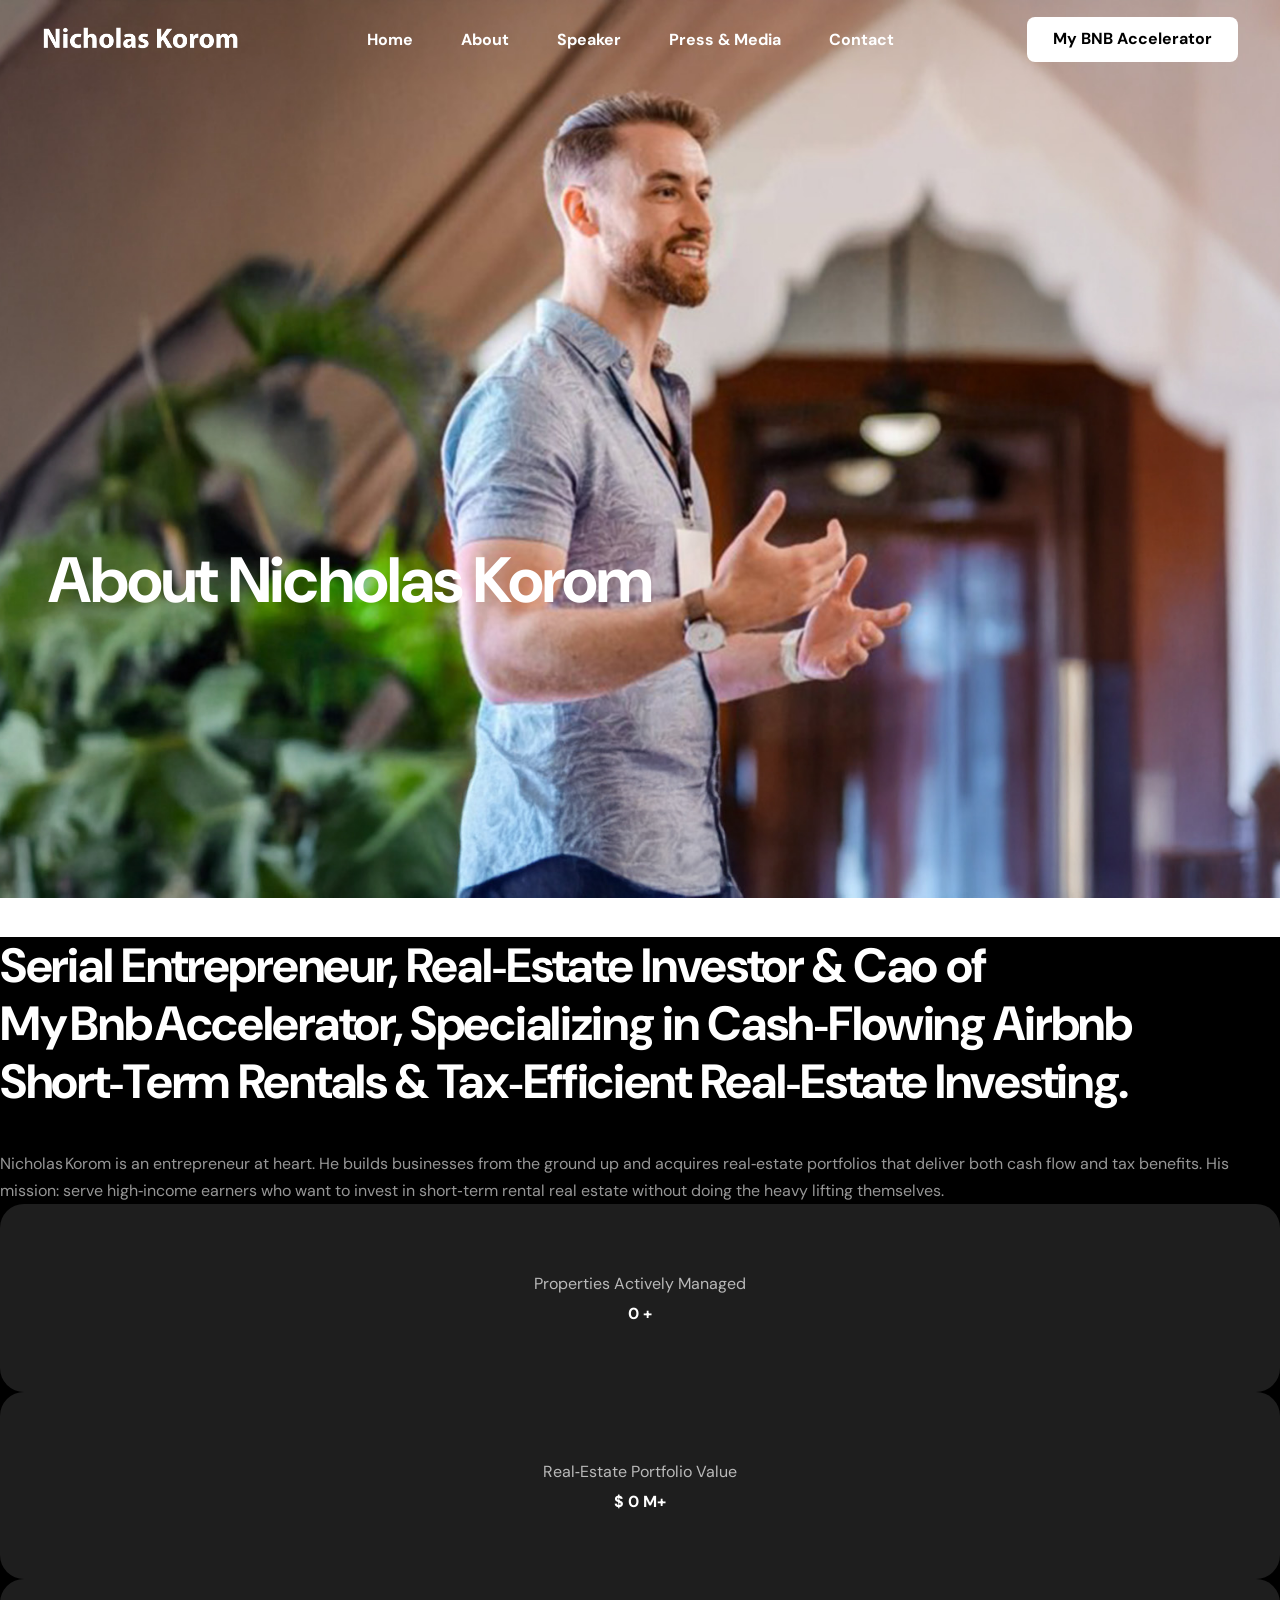
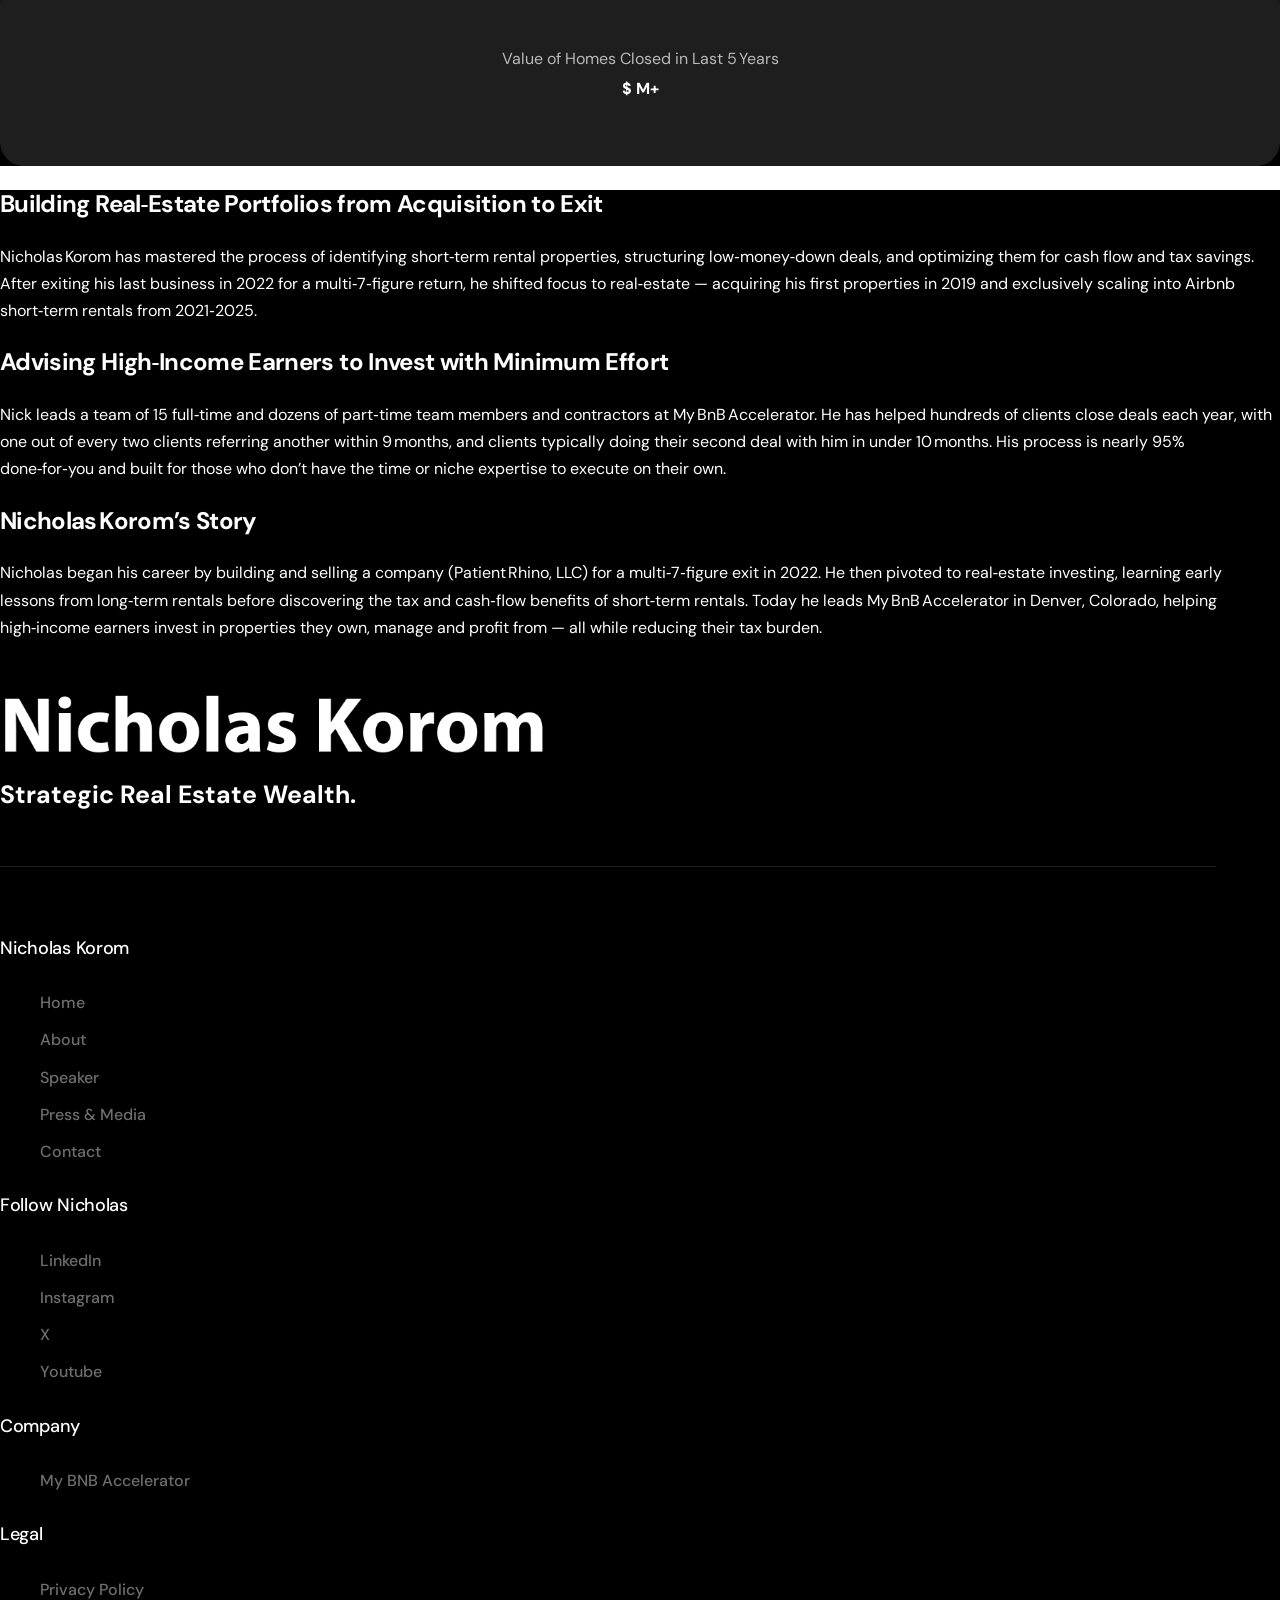
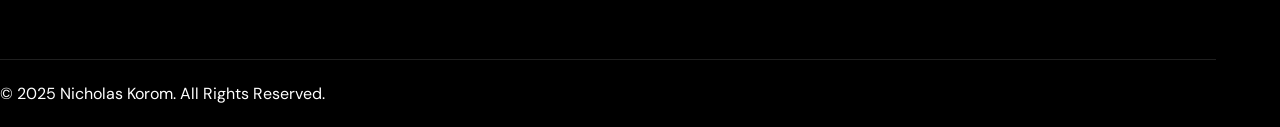
==== about/index.html @ 14b6a161 "Match Nick personal site to nickkorom.com design and pages" ====
<!doctype html>
<html lang="en-US">
<head>
	<meta charset="UTF-8">
	<meta name="viewport" content="width=device-width, initial-scale=1">
	<link rel="profile" href="https://gmpg.org/xfn/11">

	<meta name='robots' content='index, follow, max-image-preview:large, max-snippet:-1, max-video-preview:-1' />

	<!-- This site is optimized with the Yoast SEO plugin v27.8 - https://yoast.com/product/yoast-seo-wordpress/ -->
	<title>About - Nick Korom</title>
	<meta name="description" content="Serial Entrepreneur, Real‑Estate Investor &amp; Cao of My Bnb Accelerator, Specializing in Cash‑Flowing Airbnb Short‑Term Rentals &amp; Tax..." />
	<link rel="canonical" href="/about/" />
	<meta property="og:locale" content="en_US" />
	<meta property="og:type" content="article" />
	<meta property="og:title" content="About - Nick Korom" />
	<meta property="og:description" content="Serial Entrepreneur, Real‑Estate Investor &amp; Cao of My Bnb Accelerator, Specializing in Cash‑Flowing Airbnb Short‑Term Rentals &amp; Tax..." />
	<meta property="og:url" content="https://www.nickkorom.com/about/" />
	<meta property="og:site_name" content="Nick Korom" />
	<meta property="article:modified_time" content="2025-11-13T14:55:53+00:00" />
	<meta property="og:image" content="/wp-content/uploads/2025/11/nick-korom-header.jpg" />
	<meta property="og:image:width" content="1920" />
	<meta property="og:image:height" content="1080" />
	<meta property="og:image:type" content="image/jpeg" />
	<meta name="twitter:card" content="summary_large_image" />
	<meta name="twitter:label1" content="Est. reading time" />
	<meta name="twitter:data1" content="2 minutes" />
	<script type="application/ld+json" class="yoast-schema-graph">{"@context":"https:\/\/schema.org","@graph":[{"@type":["WebPage","AboutPage"],"@id":"https:\/\/www.nickkorom.com\/about\/","url":"https:\/\/www.nickkorom.com\/about\/","name":"About - Nick Korom","isPartOf":{"@id":"https:\/\/www.nickkorom.com\/#website"},"primaryImageOfPage":{"@id":"https:\/\/www.nickkorom.com\/about\/#primaryimage"},"image":{"@id":"https:\/\/www.nickkorom.com\/about\/#primaryimage"},"thumbnailUrl":"https:\/\/www.nickkorom.com\/wp-content\/uploads\/2025\/11\/nick-korom-header.jpg","datePublished":"2025-11-11T20:04:20+00:00","dateModified":"2025-11-13T14:55:53+00:00","description":"Serial Entrepreneur, Real‑Estate Investor & Cao of My Bnb Accelerator, Specializing in Cash‑Flowing Airbnb Short‑Term Rentals & Tax...","breadcrumb":{"@id":"https:\/\/www.nickkorom.com\/about\/#breadcrumb"},"inLanguage":"en-US","potentialAction":[{"@type":"ReadAction","target":["https:\/\/www.nickkorom.com\/about\/"]}]},{"@type":"ImageObject","inLanguage":"en-US","@id":"https:\/\/www.nickkorom.com\/about\/#primaryimage","url":"https:\/\/www.nickkorom.com\/wp-content\/uploads\/2025\/11\/nick-korom-header.jpg","contentUrl":"https:\/\/www.nickkorom.com\/wp-content\/uploads\/2025\/11\/nick-korom-header.jpg","width":1920,"height":1080,"caption":"Nicholas Korom"},{"@type":"BreadcrumbList","@id":"https:\/\/www.nickkorom.com\/about\/#breadcrumb","itemListElement":[{"@type":"ListItem","position":1,"name":"Home","item":"https:\/\/www.nickkorom.com\/"},{"@type":"ListItem","position":2,"name":"About"}]},{"@type":"WebSite","@id":"https:\/\/www.nickkorom.com\/#website","url":"https:\/\/www.nickkorom.com\/","name":"Nick Korom","description":"","potentialAction":[{"@type":"SearchAction","target":{"@type":"EntryPoint","urlTemplate":"https:\/\/www.nickkorom.com\/?s={search_term_string}"},"query-input":{"@type":"PropertyValueSpecification","valueRequired":true,"valueName":"search_term_string"}}],"inLanguage":"en-US"}]}</script>
	<!-- / Yoast SEO plugin. -->


<link rel="alternate" type="application/rss+xml" title="Nick Korom &raquo; Feed" href="https://www.nickkorom.com/feed/" />
<link rel="alternate" type="application/rss+xml" title="Nick Korom &raquo; Comments Feed" href="https://www.nickkorom.com/comments/feed/" />
<meta name="google-site-verification" content="Kzo1oqt9mgHztRWxJLepxexTHDUzBpiZ2kHHrjp6fW0" /><link rel="alternate" title="oEmbed (JSON)" type="application/json+oembed" href="https://www.nickkorom.com/wp-json/oembed/1.0/embed?url=https%3A%2F%2Fwww.nickkorom.com%2Fabout%2F" />
<link rel="alternate" title="oEmbed (XML)" type="text/xml+oembed" href="https://www.nickkorom.com/wp-json/oembed/1.0/embed?url=https%3A%2F%2Fwww.nickkorom.com%2Fabout%2F&#038;format=xml" />
<style id="wp-img-auto-sizes-contain-inline-css">
img:is([sizes=auto i],[sizes^="auto," i]){contain-intrinsic-size:3000px 1500px}
/*# sourceURL=wp-img-auto-sizes-contain-inline-css */
</style>
<style id="wp-emoji-styles-inline-css">

	img.wp-smiley, img.emoji {
		display: inline !important;
		border: none !important;
		box-shadow: none !important;
		height: 1em !important;
		width: 1em !important;
		margin: 0 0.07em !important;
		vertical-align: -0.1em !important;
		background: none !important;
		padding: 0 !important;
	}
/*# sourceURL=wp-emoji-styles-inline-css */
</style>
<style id="classic-theme-styles-inline-css">
/*! This file is auto-generated */
.wp-block-button__link{color:#fff;background-color:#32373c;border-radius:9999px;box-shadow:none;text-decoration:none;padding:calc(.667em + 2px) calc(1.333em + 2px);font-size:1.125em}.wp-block-file__button{background:#32373c;color:#fff;text-decoration:none}
/*# sourceURL=/wp-includes/css/classic-themes.min.css */
</style>
<link rel='stylesheet' id='elementor-frontend-css' href='/wp-content/plugins/elementor/assets/css/frontend.min.css?ver=4.1.3' media='all' />
<link rel='stylesheet' id='elementor-post-89-css' href='/wp-content/uploads/elementor/css/post-89.css?ver=1781268055' media='all' />
<link rel='stylesheet' id='widget-heading-css' href='/wp-content/plugins/elementor/assets/css/widget-heading.min.css?ver=4.1.3' media='all' />
<link rel='stylesheet' id='widget-counter-css' href='/wp-content/plugins/elementor/assets/css/widget-counter.min.css?ver=4.1.3' media='all' />
<link rel='stylesheet' id='elementor-post-19-css' href='/wp-content/uploads/elementor/css/post-19.css?ver=1781285854' media='all' />
<link rel='stylesheet' id='uicore_global-css' href='/wp-content/uploads/uicore-global.css?ver=6320' media='all' />
<link rel='stylesheet' id='bdt-uikit-css' href='/wp-content/plugins/bdthemes-element-pack/assets/css/bdt-uikit.css?ver=3.21.7' media='all' />
<link rel='stylesheet' id='ep-helper-css' href='/wp-content/plugins/bdthemes-element-pack/assets/css/ep-helper.css?ver=7.19.6' media='all' />
<link rel='stylesheet' id='elementor-gf-dmsans-css' href='https://fonts.googleapis.com/css?family=DM+Sans:100,100italic,200,200italic,300,300italic,400,400italic,500,500italic,600,600italic,700,700italic,800,800italic,900,900italic&#038;display=swap' media='all' />
<script id="jquery-core-js" src="/wp-includes/js/jquery/jquery.min.js?ver=3.7.1"></script>
<script id="jquery-migrate-js" src="/wp-includes/js/jquery/jquery-migrate.min.js?ver=3.4.1"></script>
<link rel="https://api.w.org/" href="https://www.nickkorom.com/wp-json/" /><link rel="alternate" title="JSON" type="application/json" href="https://www.nickkorom.com/wp-json/wp/v2/pages/19" /><link rel="EditURI" type="application/rsd+xml" title="RSD" href="https://www.nickkorom.com/xmlrpc.php?rsd" />
<meta name="generator" content="WordPress 7.1.2" />
<link rel='shortlink' href='https://www.nickkorom.com/?p=19' />
<link rel="icon" type="image/png" href="/wp-content/uploads/fbrfg/favicon-96x96.png" sizes="96x96" />
<link rel="icon" type="image/svg+xml" href="/wp-content/uploads/fbrfg/favicon.svg" />
<link rel="shortcut icon" href="/wp-content/uploads/fbrfg/favicon.ico" />
<link rel="apple-touch-icon" sizes="180x180" href="/wp-content/uploads/fbrfg/apple-touch-icon.png" />
<meta name="apple-mobile-web-app-title" content="MyWebSite" />
<link rel="manifest" href="/wp-content/uploads/fbrfg/site.webmanifest" /><meta name="generator" content="Elementor 4.1.3; features: e_font_icon_svg, additional_custom_breakpoints; settings: css_print_method-external, google_font-enabled, font_display-swap">
<meta name="theme-color" content="#FFFFFF" />
        <link rel="shortcut icon" href="/wp-content/plugins/uicore-framework/assets/img/favicon.png" >
		<link rel="icon" href="/wp-content/plugins/uicore-framework/assets/img/favicon.png" >
		<link rel="apple-touch-icon" sizes="152x152" href="/wp-content/plugins/uicore-framework/assets/img/favicon.png">
		<link rel="apple-touch-icon" sizes="120x120" href="/wp-content/plugins/uicore-framework/assets/img/favicon.png">
		<link rel="apple-touch-icon" sizes="76x76" href="/wp-content/plugins/uicore-framework/assets/img/favicon.png">
        <link rel="apple-touch-icon" href="/wp-content/plugins/uicore-framework/assets/img/favicon.png">
        			<style>
				.e-con.e-parent:nth-of-type(n+4):not(.e-lazyloaded):not(.e-no-lazyload),
				.e-con.e-parent:nth-of-type(n+4):not(.e-lazyloaded):not(.e-no-lazyload) * {
					background-image: none !important;
				}
				@media screen and (max-height: 1024px) {
					.e-con.e-parent:nth-of-type(n+3):not(.e-lazyloaded):not(.e-no-lazyload),
					.e-con.e-parent:nth-of-type(n+3):not(.e-lazyloaded):not(.e-no-lazyload) * {
						background-image: none !important;
					}
				}
				@media screen and (max-height: 640px) {
					.e-con.e-parent:nth-of-type(n+2):not(.e-lazyloaded):not(.e-no-lazyload),
					.e-con.e-parent:nth-of-type(n+2):not(.e-lazyloaded):not(.e-no-lazyload) * {
						background-image: none !important;
					}
				}
			</style>
			<style id="wp-custom-css">
.text-align-center {
	text-align: center;
}
</style>
        <style>
            .uicore-animate-scroll {
                animation-fill-mode: both;
                animation-timing-function: linear;
                animation-timeline: view(block);
            }

            .uicore-animate-hide {
                opacity: 0;
                visibility: hidden;
            }
        </style>
        <script>
            document.addEventListener('DOMContentLoaded', function() {
                const supportsAnimationTimeline = CSS.supports("animation-timeline", "scroll()");

                if (!supportsAnimationTimeline && document.querySelector('.uicore-animate-scroll')) {
                    const script = document.createElement('script');
                    script.src = "/wp-content/plugins/uicore-animate/assets/js/scroll-timeline.js";
                    script.async = true;
                    document.head.appendChild(script);
                }
            });
        </script>

</head>

<body class="wp-singular page-template-default page page-id-19 wp-embed-responsive wp-theme-uicore-pro ui-a-dsmm-slide  elementor-default elementor-kit-8 elementor-page elementor-page-19">
		<div class="uicore-animation-bg"></div><!-- Custom HTML - Page Options --><!-- 1.1 uicore_before_body_content -->	<div class="uicore-body-content">
		<!-- 1.2 uicore_before_page_content -->		<div id="uicore-page">
		
        <div data-uils="header" data-uils-title="Header" id="wrapper-navbar" itemscope itemtype="http://schema.org/WebSite" class="uicore uicore-navbar uicore-section uicore-box uicore-h-classic uicore-sticky ui-smart-sticky uicore-transparent "><div class="uicore-header-wrapper">
            <nav class="uicore uicore-container">
            		 <div class="uicore-branding " data-uils="header-branding" data-uils-title="Site Logo">
                
			<a href="/" rel="home">
                <img fetchpriority="high" class="uicore uicore-logo uicore-main" src="/wp-content/uploads/2025/11/nickk2.png" alt="Nick Korom" width="1536" height="210"/>
				<img class="uicore uicore-logo uicore-second" src="/wp-content/uploads/2025/11/nickk1.png" alt="Nick Korom" width="1536" height="210"/>
				<img class="uicore uicore-logo uicore-mobile-main" src="/wp-content/uploads/2025/11/nickk2.png" alt="Nick Korom" width="1536" height="210"/>
				<img loading="lazy" class="uicore uicore-logo uicore-mobile-second" src="/wp-content/uploads/2025/11/nickk1.png" alt="Nick Korom" width="1536" height="210"/>
			</a>

		        </div>
		        <div class='uicore-nav-menu'>
            <div class="uicore-menu-container uicore-nav"><ul data-uils="header-menu" data-uils-title="Navigation Menu" class="uicore-menu"><li class="menu-item menu-item-type-post_type menu-item-object-page menu-item-home menu-item-33"><a href="/"><span class="ui-menu-item-wrapper">Home</span></a></li>
<li class="menu-item menu-item-type-post_type menu-item-object-page page_item page-item-19 current_page_item menu-item-34"><a href="/about/" aria-current="page"><span class="ui-menu-item-wrapper">About</span></a></li>
<li class="menu-item menu-item-type-post_type menu-item-object-page menu-item-37"><a href="/speaker/"><span class="ui-menu-item-wrapper">Speaker</span></a></li>
<li class="menu-item menu-item-type-post_type menu-item-object-page menu-item-36"><a href="/press-media/"><span class="ui-menu-item-wrapper">Press &amp; Media</span></a></li>
<li class="menu-item menu-item-type-post_type menu-item-object-page menu-item-35"><a href="/contact/"><span class="ui-menu-item-wrapper">Contact</span></a></li>
</ul></div><div class="uicore uicore-extra" data-uils="header_extra" data-uils-title="Header Extras">            <div class="uicore-cta-wrapper">
				<a href="https://mybnbaccelerator.com/"
					target="_blank"
					class="uicore-btn uicore-inverted"
                    >
                    <span class="elementor-button-text">
						My BNB Accelerator                    </span>
				</a>
            </div>
        </div>        </div>
		<div class="uicore-mobile-head-right">            <button type="button" class="uicore-toggle uicore-ham" aria-label="mobile-menu">
                <span class="bars">
                    <span class="bar"></span>
                    <span class="bar"></span>
                    <span class="bar"></span>
                </span>
            </button>
        </div>            </nav>

            </div>
                    </div><!-- #wrapper-navbar end -->
        <!-- 1.3 uicore_page -->			<div id="content" class="uicore-content">

			<!-- 1.4 uicore_before_content --><div id="primary" class="content-area">

	        <article id="post-19" class="post-19 page type-page status-publish has-post-thumbnail hentry">
            <main class="entry-content">
                		<div data-elementor-type="wp-page" data-elementor-id="19" class="elementor elementor-19" data-elementor-settings="{&quot;element_pack_global_tooltip_width&quot;:{&quot;unit&quot;:&quot;px&quot;,&quot;size&quot;:&quot;&quot;,&quot;sizes&quot;:[]},&quot;element_pack_global_tooltip_width_tablet&quot;:{&quot;unit&quot;:&quot;px&quot;,&quot;size&quot;:&quot;&quot;,&quot;sizes&quot;:[]},&quot;element_pack_global_tooltip_width_mobile&quot;:{&quot;unit&quot;:&quot;px&quot;,&quot;size&quot;:&quot;&quot;,&quot;sizes&quot;:[]},&quot;element_pack_global_tooltip_padding&quot;:{&quot;unit&quot;:&quot;px&quot;,&quot;top&quot;:&quot;&quot;,&quot;right&quot;:&quot;&quot;,&quot;bottom&quot;:&quot;&quot;,&quot;left&quot;:&quot;&quot;,&quot;isLinked&quot;:true},&quot;element_pack_global_tooltip_padding_tablet&quot;:{&quot;unit&quot;:&quot;px&quot;,&quot;top&quot;:&quot;&quot;,&quot;right&quot;:&quot;&quot;,&quot;bottom&quot;:&quot;&quot;,&quot;left&quot;:&quot;&quot;,&quot;isLinked&quot;:true},&quot;element_pack_global_tooltip_padding_mobile&quot;:{&quot;unit&quot;:&quot;px&quot;,&quot;top&quot;:&quot;&quot;,&quot;right&quot;:&quot;&quot;,&quot;bottom&quot;:&quot;&quot;,&quot;left&quot;:&quot;&quot;,&quot;isLinked&quot;:true},&quot;element_pack_global_tooltip_border_radius&quot;:{&quot;unit&quot;:&quot;px&quot;,&quot;top&quot;:&quot;&quot;,&quot;right&quot;:&quot;&quot;,&quot;bottom&quot;:&quot;&quot;,&quot;left&quot;:&quot;&quot;,&quot;isLinked&quot;:true},&quot;element_pack_global_tooltip_border_radius_tablet&quot;:{&quot;unit&quot;:&quot;px&quot;,&quot;top&quot;:&quot;&quot;,&quot;right&quot;:&quot;&quot;,&quot;bottom&quot;:&quot;&quot;,&quot;left&quot;:&quot;&quot;,&quot;isLinked&quot;:true},&quot;element_pack_global_tooltip_border_radius_mobile&quot;:{&quot;unit&quot;:&quot;px&quot;,&quot;top&quot;:&quot;&quot;,&quot;right&quot;:&quot;&quot;,&quot;bottom&quot;:&quot;&quot;,&quot;left&quot;:&quot;&quot;,&quot;isLinked&quot;:true}}">
						<div class="elementor-section elementor-top-section elementor-element elementor-element-60e1d821 elementor-section-boxed elementor-section-height-default elementor-section-height-default" data-id="60e1d821" data-element_type="section" data-e-type="section" data-settings="{&quot;background_background&quot;:&quot;classic&quot;}">
							<div class="elementor-background-overlay"></div>
							<div class="elementor-container elementor-column-gap-default">
					<div class="elementor-column elementor-col-100 elementor-top-column elementor-element elementor-element-48629d09" data-id="48629d09" data-element_type="column" data-e-type="column">
			<div class="elementor-widget-wrap elementor-element-populated">
						<div class="elementor-element elementor-element-6792f538 elementor-widget__width-initial elementor-widget-mobile__width-inherit elementor-widget elementor-widget-heading" data-id="6792f538" data-element_type="widget" data-e-type="widget" data-widget_type="heading.default">
					<h1 class="elementor-heading-title elementor-size-default">About Nicholas Korom</h1>				</div>
					</div>
		</div>
					</div>
		</div>
		<div class="elementor-element elementor-element-3b3e6bbb e-flex e-con-boxed e-con e-parent" data-id="3b3e6bbb" data-element_type="container" data-e-type="container" data-settings="{&quot;background_background&quot;:&quot;classic&quot;}">
					<div class="e-con-inner">
		<div class="elementor-element elementor-element-5edcb3b8 e-con-full e-flex e-con e-child" data-id="5edcb3b8" data-element_type="container" data-e-type="container">
		<div class="elementor-element elementor-element-1fff7fe8 e-con-full e-flex e-con e-child" data-id="1fff7fe8" data-element_type="container" data-e-type="container">
		<div class="elementor-element elementor-element-67671a83 e-con-full e-flex e-con e-child" data-id="67671a83" data-element_type="container" data-e-type="container">
				<div class="elementor-element elementor-element-110eef0d elementor-widget elementor-widget-heading" data-id="110eef0d" data-element_type="widget" data-e-type="widget" data-widget_type="heading.default">
					<h2 class="elementor-heading-title elementor-size-default">Serial Entrepreneur, Real‑Estate Investor &amp; Cao of My Bnb Accelerator, Specializing in Cash‑Flowing Airbnb Short‑Term Rentals &amp; Tax‑Efficient Real‑Estate Investing.</h2>				</div>
				</div>
		<div class="elementor-element elementor-element-4d409f7a e-con-full e-flex e-con e-child" data-id="4d409f7a" data-element_type="container" data-e-type="container">
				<div class="elementor-element elementor-element-3b2f68f1 elementor-widget elementor-widget-text-editor" data-id="3b2f68f1" data-element_type="widget" data-e-type="widget" data-widget_type="text-editor.default">
									<div class="flex max-w-full flex-col flex-grow"><div class="min-h-8 text-message flex w-full flex-col items-end gap-2 whitespace-normal break-words text-start [.text-message+&amp;]:mt-5" dir="auto" data-message-author-role="assistant" data-message-id="cb01d43a-fec4-44cd-98a7-ca1c8ac00283" data-message-model-slug="gpt-4o-mini"><div class="flex w-full flex-col gap-1 empty:hidden first:pt-[3px]"><div class="markdown prose w-full break-words dark:prose-invert light"><p data-start="4055" data-end="4372">Nicholas Korom is an entrepreneur at heart. He builds businesses from the ground up and acquires real‑estate portfolios that deliver both cash flow and tax benefits. His mission: serve high‑income earners who want to invest in short‑term rental real estate without doing the heavy lifting themselves.</p></div></div></div></div>								</div>
				</div>
				</div>
				</div>
					</div>
				</div>
		<div class="elementor-element elementor-element-584feb4c e-flex e-con-boxed e-con e-parent" data-id="584feb4c" data-element_type="container" data-e-type="container" data-settings="{&quot;background_background&quot;:&quot;classic&quot;}">
					<div class="e-con-inner">
		<div class="elementor-element elementor-element-1c740637 e-con-full e-flex e-con e-child" data-id="1c740637" data-element_type="container" data-e-type="container">
				<div class="elementor-element elementor-element-4b54b547 text-align-center elementor-widget elementor-widget-counter" data-id="4b54b547" data-element_type="widget" data-e-type="widget" data-widget_type="counter.default">
							<div class="elementor-counter">
			<div class="elementor-counter-title">Properties Actively Managed</div>			<div class="elementor-counter-number-wrapper">
				<span class="elementor-counter-number-prefix"></span>
				<span class="elementor-counter-number" data-duration="2000" data-to-value="9" data-from-value="0" data-delimiter=",">0</span>
				<span class="elementor-counter-number-suffix">+</span>
			</div>
		</div>
						</div>
				</div>
		<div class="elementor-element elementor-element-7aed419f e-con-full e-flex e-con e-child" data-id="7aed419f" data-element_type="container" data-e-type="container">
				<div class="elementor-element elementor-element-2e226865 text-align-center elementor-widget elementor-widget-counter" data-id="2e226865" data-element_type="widget" data-e-type="widget" data-widget_type="counter.default">
							<div class="elementor-counter">
			<div class="elementor-counter-title">Real‑Estate Portfolio Value</div>			<div class="elementor-counter-number-wrapper">
				<span class="elementor-counter-number-prefix">$</span>
				<span class="elementor-counter-number" data-duration="2000" data-to-value="10" data-from-value="0" data-delimiter=",">0</span>
				<span class="elementor-counter-number-suffix">M+</span>
			</div>
		</div>
						</div>
				</div>
		<div class="elementor-element elementor-element-7cc305e5 e-con-full e-flex e-con e-child" data-id="7cc305e5" data-element_type="container" data-e-type="container">
				<div class="elementor-element elementor-element-606aadf2 text-align-center elementor-widget elementor-widget-counter" data-id="606aadf2" data-element_type="widget" data-e-type="widget" data-widget_type="counter.default">
							<div class="elementor-counter">
			<div class="elementor-counter-title">Value of Homes Closed in Last 5 Years</div>			<div class="elementor-counter-number-wrapper">
				<span class="elementor-counter-number-prefix">$</span>
				<span class="elementor-counter-number" data-duration="2000" data-to-value="200" data-from-value="" data-delimiter=","></span>
				<span class="elementor-counter-number-suffix">M+</span>
			</div>
		</div>
						</div>
				</div>
					</div>
				</div>
		<div class="elementor-element elementor-element-0a14166 e-flex e-con-boxed e-con e-parent" data-id="0a14166" data-element_type="container" data-e-type="container" data-settings="{&quot;background_background&quot;:&quot;classic&quot;}">
					<div class="e-con-inner">
				<div class="elementor-element elementor-element-f874e33 elementor-widget elementor-widget-heading" data-id="f874e33" data-element_type="widget" data-e-type="widget" data-widget_type="heading.default">
					<h3 class="elementor-heading-title elementor-size-default">Building Real‑Estate Portfolios from Acquisition to Exit</h3>				</div>
				<div class="elementor-element elementor-element-277b403 elementor-widget elementor-widget-text-editor" data-id="277b403" data-element_type="widget" data-e-type="widget" data-widget_type="text-editor.default">
									<p>Nicholas Korom has mastered the process of identifying short‑term rental properties, structuring low‑money‑down deals, and optimizing them for cash flow and tax savings. After exiting his last business in 2022 for a multi‑7‑figure return, he shifted focus to real‑estate — acquiring his first properties in 2019 and exclusively scaling into Airbnb short‑term rentals from 2021‑2025.</p>								</div>
				<div class="elementor-element elementor-element-c7a6ed5 elementor-widget elementor-widget-heading" data-id="c7a6ed5" data-element_type="widget" data-e-type="widget" data-widget_type="heading.default">
					<h3 class="elementor-heading-title elementor-size-default">Advising High‑Income Earners to Invest with Minimum Effort</h3>				</div>
				<div class="elementor-element elementor-element-57f23f9 elementor-widget elementor-widget-text-editor" data-id="57f23f9" data-element_type="widget" data-e-type="widget" data-widget_type="text-editor.default">
									<p>Nick leads a team of 15 full‑time and dozens of part‑time team members and contractors at My BnB Accelerator. He has helped hundreds of clients close deals each year, with one out of every two clients referring another within 9 months, and clients typically doing their second deal with him in under 10 months. His process is nearly 95% done‑for‑you and built for those who don’t have the time or niche expertise to execute on their own.</p>								</div>
				<div class="elementor-element elementor-element-e79a8ee elementor-widget elementor-widget-heading" data-id="e79a8ee" data-element_type="widget" data-e-type="widget" data-widget_type="heading.default">
					<h3 class="elementor-heading-title elementor-size-default">Nicholas Korom’s Story</h3>				</div>
				<div class="elementor-element elementor-element-5eafbe4 elementor-widget elementor-widget-text-editor" data-id="5eafbe4" data-element_type="widget" data-e-type="widget" data-widget_type="text-editor.default">
									<p>Nicholas began his career by building and selling a company (Patient Rhino, LLC) for a multi‑7‑figure exit in 2022. He then pivoted to real‑estate investing, learning early lessons from long‑term rentals before discovering the tax and cash‑flow benefits of short‑term rentals. Today he leads My BnB Accelerator in Denver, Colorado, helping high‑income earners invest in properties they own, manage and profit from — all while reducing their tax burden.</p>								</div>
					</div>
				</div>
				</div>
		            </main>
        </article>
        
</div><!-- #primary -->


	</div><!-- #content -->

	            <footer id="uicore-tb-footer" itemscope="itemscope" itemtype="https://schema.org/WPFooter" >
			    		<div data-elementor-type="uicore-tb" data-elementor-id="89" class="elementor elementor-89" data-elementor-settings="{&quot;element_pack_global_tooltip_width&quot;:{&quot;unit&quot;:&quot;px&quot;,&quot;size&quot;:&quot;&quot;,&quot;sizes&quot;:[]},&quot;element_pack_global_tooltip_width_tablet&quot;:{&quot;unit&quot;:&quot;px&quot;,&quot;size&quot;:&quot;&quot;,&quot;sizes&quot;:[]},&quot;element_pack_global_tooltip_width_mobile&quot;:{&quot;unit&quot;:&quot;px&quot;,&quot;size&quot;:&quot;&quot;,&quot;sizes&quot;:[]},&quot;element_pack_global_tooltip_padding&quot;:{&quot;unit&quot;:&quot;px&quot;,&quot;top&quot;:&quot;&quot;,&quot;right&quot;:&quot;&quot;,&quot;bottom&quot;:&quot;&quot;,&quot;left&quot;:&quot;&quot;,&quot;isLinked&quot;:true},&quot;element_pack_global_tooltip_padding_tablet&quot;:{&quot;unit&quot;:&quot;px&quot;,&quot;top&quot;:&quot;&quot;,&quot;right&quot;:&quot;&quot;,&quot;bottom&quot;:&quot;&quot;,&quot;left&quot;:&quot;&quot;,&quot;isLinked&quot;:true},&quot;element_pack_global_tooltip_padding_mobile&quot;:{&quot;unit&quot;:&quot;px&quot;,&quot;top&quot;:&quot;&quot;,&quot;right&quot;:&quot;&quot;,&quot;bottom&quot;:&quot;&quot;,&quot;left&quot;:&quot;&quot;,&quot;isLinked&quot;:true},&quot;element_pack_global_tooltip_border_radius&quot;:{&quot;unit&quot;:&quot;px&quot;,&quot;top&quot;:&quot;&quot;,&quot;right&quot;:&quot;&quot;,&quot;bottom&quot;:&quot;&quot;,&quot;left&quot;:&quot;&quot;,&quot;isLinked&quot;:true},&quot;element_pack_global_tooltip_border_radius_tablet&quot;:{&quot;unit&quot;:&quot;px&quot;,&quot;top&quot;:&quot;&quot;,&quot;right&quot;:&quot;&quot;,&quot;bottom&quot;:&quot;&quot;,&quot;left&quot;:&quot;&quot;,&quot;isLinked&quot;:true},&quot;element_pack_global_tooltip_border_radius_mobile&quot;:{&quot;unit&quot;:&quot;px&quot;,&quot;top&quot;:&quot;&quot;,&quot;right&quot;:&quot;&quot;,&quot;bottom&quot;:&quot;&quot;,&quot;left&quot;:&quot;&quot;,&quot;isLinked&quot;:true}}">
						<div class="elementor-section elementor-top-section elementor-element elementor-element-78a5dd73 elementor-section-boxed elementor-section-height-default elementor-section-height-default" data-id="78a5dd73" data-element_type="section" data-e-type="section" data-settings="{&quot;background_background&quot;:&quot;classic&quot;}">
						<div class="elementor-container elementor-column-gap-default">
					<div class="elementor-column elementor-col-100 elementor-top-column elementor-element elementor-element-16e5edbb" data-id="16e5edbb" data-element_type="column" data-e-type="column">
			<div class="elementor-widget-wrap elementor-element-populated">
						<div class="elementor-section elementor-inner-section elementor-element elementor-element-4c106748 elementor-section-full_width elementor-section-height-default elementor-section-height-default" data-id="4c106748" data-element_type="section" data-e-type="section">
						<div class="elementor-container elementor-column-gap-default">
					<div class="elementor-column elementor-col-100 elementor-inner-column elementor-element elementor-element-487b9f75" data-id="487b9f75" data-element_type="column" data-e-type="column">
			<div class="elementor-widget-wrap elementor-element-populated">
						<div class="elementor-element elementor-element-460d35e1 elementor-widget elementor-widget-image" data-id="460d35e1" data-element_type="widget" data-e-type="widget" data-widget_type="image.default">
															<img width="1000" height="137" src="/wp-content/uploads/2025/11/nickk1-1024x140.png" class="attachment-large size-large wp-image-112" alt="" srcset="/wp-content/uploads/2025/11/nickk1-1024x140.png 1024w, /wp-content/uploads/2025/11/nickk1-300x41.png 300w, /wp-content/uploads/2025/11/nickk1-768x105.png 768w, /wp-content/uploads/2025/11/nickk1-650x89.png 650w, /wp-content/uploads/2025/11/nickk1.png 1536w" sizes="(max-width: 1000px) 100vw, 1000px" />															</div>
				<div class="elementor-element elementor-element-7a34040c elementor-widget elementor-widget-text-editor" data-id="7a34040c" data-element_type="widget" data-e-type="widget" data-widget_type="text-editor.default">
									<div class="flex max-w-full flex-col flex-grow"><div class="min-h-8 text-message relative flex w-full flex-col items-end gap-2 whitespace-normal break-words text-start [.text-message+&amp;]:mt-5" dir="auto" data-message-author-role="assistant" data-message-id="3f1ed594-dfb4-4438-8f9f-dc771489c682" data-message-model-slug="gpt-4o"><div class="flex w-full flex-col gap-1 empty:hidden first:pt-[3px]"><div class="markdown prose w-full break-words dark:prose-invert light"><p data-start="0" data-end="34" data-is-last-node="" data-is-only-node=""><strong>Strategic Real Estate Wealth.</strong></p></div></div></div></div>								</div>
					</div>
		</div>
					</div>
		</div>
				<section class="elementor-section elementor-inner-section elementor-element elementor-element-20e26531 elementor-section-full_width elementor-section-height-default elementor-section-height-default" data-id="20e26531" data-element_type="section" data-e-type="section">
						<div class="elementor-container elementor-column-gap-default">
					<div class="elementor-column elementor-col-25 elementor-inner-column elementor-element elementor-element-69db8893" data-id="69db8893" data-element_type="column" data-e-type="column">
			<div class="elementor-widget-wrap elementor-element-populated">
						<div class="elementor-element elementor-element-41f5f8f8 elementor-widget elementor-widget-heading" data-id="41f5f8f8" data-element_type="widget" data-e-type="widget" data-widget_type="heading.default">
					<h5 class="elementor-heading-title elementor-size-default">Nicholas Korom</h5>				</div>
				<div class="elementor-element elementor-element-510d4147 elementor-icon-list--layout-traditional elementor-list-item-link-full_width elementor-widget elementor-widget-icon-list" data-id="510d4147" data-element_type="widget" data-e-type="widget" data-widget_type="icon-list.default">
							<ul class="elementor-icon-list-items">
							<li class="elementor-icon-list-item">
											<a href="/">

											<span class="elementor-icon-list-text">Home</span>
											</a>
									</li>
								<li class="elementor-icon-list-item">
											<a href="/about/">

											<span class="elementor-icon-list-text">About</span>
											</a>
									</li>
								<li class="elementor-icon-list-item">
											<a href="/speaker/">

											<span class="elementor-icon-list-text">Speaker</span>
											</a>
									</li>
								<li class="elementor-icon-list-item">
											<a href="/press-media/">

											<span class="elementor-icon-list-text">Press &amp; Media</span>
											</a>
									</li>
								<li class="elementor-icon-list-item">
											<a href="/contact/">

											<span class="elementor-icon-list-text">Contact</span>
											</a>
									</li>
						</ul>
						</div>
					</div>
		</div>
				<div class="elementor-column elementor-col-25 elementor-inner-column elementor-element elementor-element-2d0a7b23" data-id="2d0a7b23" data-element_type="column" data-e-type="column">
			<div class="elementor-widget-wrap elementor-element-populated">
						<div class="elementor-element elementor-element-3650b0fa elementor-widget elementor-widget-heading" data-id="3650b0fa" data-element_type="widget" data-e-type="widget" data-widget_type="heading.default">
					<h5 class="elementor-heading-title elementor-size-default">Follow Nicholas</h5>				</div>
				<div class="elementor-element elementor-element-3a7c8f9a elementor-icon-list--layout-traditional elementor-list-item-link-full_width elementor-widget elementor-widget-icon-list" data-id="3a7c8f9a" data-element_type="widget" data-e-type="widget" data-widget_type="icon-list.default">
							<ul class="elementor-icon-list-items">
							<li class="elementor-icon-list-item">
											<a href="https://www.linkedin.com/in/nickkorom/" target="_blank" rel="nofollow">

											<span class="elementor-icon-list-text">LinkedIn</span>
											</a>
									</li>
								<li class="elementor-icon-list-item">
											<a href="https://www.instagram.com/nicholaskorom/?hl=en">

											<span class="elementor-icon-list-text">Instagram</span>
											</a>
									</li>
								<li class="elementor-icon-list-item">
											<a href="https://x.com/NicholasKorom">

											<span class="elementor-icon-list-text">X</span>
											</a>
									</li>
								<li class="elementor-icon-list-item">
											<a href="https://www.youtube.com/@mybnbaccelerator">

											<span class="elementor-icon-list-text">Youtube</span>
											</a>
									</li>
						</ul>
						</div>
					</div>
		</div>
				<div class="elementor-column elementor-col-25 elementor-inner-column elementor-element elementor-element-5e79570" data-id="5e79570" data-element_type="column" data-e-type="column">
			<div class="elementor-widget-wrap elementor-element-populated">
						<div class="elementor-element elementor-element-a2b7309 elementor-widget elementor-widget-heading" data-id="a2b7309" data-element_type="widget" data-e-type="widget" data-widget_type="heading.default">
					<h5 class="elementor-heading-title elementor-size-default">Company</h5>				</div>
				<div class="elementor-element elementor-element-166d85d elementor-icon-list--layout-traditional elementor-list-item-link-full_width elementor-widget elementor-widget-icon-list" data-id="166d85d" data-element_type="widget" data-e-type="widget" data-widget_type="icon-list.default">
							<ul class="elementor-icon-list-items">
							<li class="elementor-icon-list-item">
											<a href="https://mybnbaccelerator.com/" target="_blank" rel="nofollow">

											<span class="elementor-icon-list-text">My BNB Accelerator</span>
											</a>
									</li>
						</ul>
						</div>
					</div>
		</div>
				<div class="elementor-column elementor-col-25 elementor-inner-column elementor-element elementor-element-59857940" data-id="59857940" data-element_type="column" data-e-type="column">
			<div class="elementor-widget-wrap elementor-element-populated">
						<div class="elementor-element elementor-element-63bdcc83 elementor-widget elementor-widget-heading" data-id="63bdcc83" data-element_type="widget" data-e-type="widget" data-widget_type="heading.default">
					<h5 class="elementor-heading-title elementor-size-default">Legal</h5>				</div>
				<div class="elementor-element elementor-element-10417c13 elementor-icon-list--layout-traditional elementor-list-item-link-full_width elementor-widget elementor-widget-icon-list" data-id="10417c13" data-element_type="widget" data-e-type="widget" data-widget_type="icon-list.default">
							<ul class="elementor-icon-list-items">
							<li class="elementor-icon-list-item">
											<a href="/privacy-policy/">

											<span class="elementor-icon-list-text">Privacy Policy</span>
											</a>
									</li>
						</ul>
						</div>
					</div>
		</div>
					</div>
		</section>
				<div class="elementor-section elementor-inner-section elementor-element elementor-element-729afb0c elementor-section-full_width elementor-section-height-default elementor-section-height-default" data-id="729afb0c" data-element_type="section" data-e-type="section">
						<div class="elementor-container elementor-column-gap-default">
					<div class="elementor-column elementor-col-100 elementor-inner-column elementor-element elementor-element-73794c0b" data-id="73794c0b" data-element_type="column" data-e-type="column">
			<div class="elementor-widget-wrap elementor-element-populated">
						<div class="elementor-element elementor-element-55ff71a5 elementor-widget elementor-widget-text-editor" data-id="55ff71a5" data-element_type="widget" data-e-type="widget" data-widget_type="text-editor.default">
									<p>© 2025 <span data-sheets-root="1">Nicholas Korom</span>. All Rights Reserved.</p>								</div>
					</div>
		</div>
					</div>
		</div>
					</div>
		</div>
					</div>
		</div>
				</div>
				    </footer>
            <!-- 1.5 uicore_content_end -->
</div><!-- #page -->

<div id="uicore-back-to-top" class="uicore-back-to-top uicore-i-arrow uicore_hide_mobile "></div>        <div class="uicore-navigation-wrapper uicore-navbar uicore-section uicore-box uicore-mobile-menu-wrapper
                ">
			<nav class="uicore uicore-container">
				<div class="uicore-branding uicore-mobile">
                                            <a href="/" rel="home">
                            <img class="uicore uicore-logo"  src="/wp-content/uploads/2025/11/nickk2.png" alt="Nick Korom"/>
                        </a>
                    				</div>


                <div class="uicore-branding uicore-desktop">
                    				</div>



                <div class="uicore-mobile-head-right">
                    

                    <button type="button" class="uicore-toggle uicore-ham" aria-label="mobile-menu">
                        <span class="bars">
                            <span class="bar"></span>
                            <span class="bar"></span>
                            <span class="bar"></span>
                        </span>
                    </button>
                </div>
			</nav>
			<div class="uicore-navigation-content">
                <div class="uicore-menu-container uicore-nav"><ul data-uils="header-menu" data-uils-title="Navigation Menu" class="uicore-menu"><li class="menu-item menu-item-type-post_type menu-item-object-page menu-item-home menu-item-33"><a href="/"><span class="ui-menu-item-wrapper">Home</span></a></li>
<li class="menu-item menu-item-type-post_type menu-item-object-page page_item page-item-19 current_page_item menu-item-34"><a href="/about/" aria-current="page"><span class="ui-menu-item-wrapper">About</span></a></li>
<li class="menu-item menu-item-type-post_type menu-item-object-page menu-item-37"><a href="/speaker/"><span class="ui-menu-item-wrapper">Speaker</span></a></li>
<li class="menu-item menu-item-type-post_type menu-item-object-page menu-item-36"><a href="/press-media/"><span class="ui-menu-item-wrapper">Press &amp; Media</span></a></li>
<li class="menu-item menu-item-type-post_type menu-item-object-page menu-item-35"><a href="/contact/"><span class="ui-menu-item-wrapper">Contact</span></a></li>
</ul></div><div class="uicore uicore-extra" data-uils="header_extra" data-uils-title="Header Extras">            <div class="uicore-cta-wrapper">
				<a href="https://mybnbaccelerator.com/"
					target="_blank"
					class="uicore-btn uicore-inverted"
                    >
                    <span class="elementor-button-text">
						My BNB Accelerator                    </span>
				</a>
            </div>
        </div>            </div>
		</div>
		<!-- 1.6 uicore_body_end --></div>
<!-- 1.7 uicore_after_body_content --><script> 
var uicore_frontend = {'back':'Back', 'rtl' : '','mobile_br' : '1025'};
 console.log( 'Using UiCore Pro v.2.0.5');
 console.log( 'Powered By UiCore Framework v.6.0.5');
 </script> <script type="speculationrules">
{"prefetch":[{"source":"document","where":{"and":[{"href_matches":"/*"},{"not":{"href_matches":["/wp-*.php","/wp-admin/*","/wp-content/uploads/*","/wp-content/*","/wp-content/plugins/*","/wp-content/themes/uicore-pro/*","/*\\?(.+)"]}},{"not":{"selector_matches":"a[rel~=\"nofollow\"]"}},{"not":{"selector_matches":".no-prefetch, .no-prefetch a"}}]},"eagerness":"conservative"}]}
</script>
			<script>
				const lazyloadRunObserver = () => {
					const lazyloadBackgrounds = document.querySelectorAll( `.e-con.e-parent:not(.e-lazyloaded)` );
					const lazyloadBackgroundObserver = new IntersectionObserver( ( entries ) => {
						entries.forEach( ( entry ) => {
							if ( entry.isIntersecting ) {
								let lazyloadBackground = entry.target;
								if( lazyloadBackground ) {
									lazyloadBackground.classList.add( 'e-lazyloaded' );
								}
								lazyloadBackgroundObserver.unobserve( entry.target );
							}
						});
					}, { rootMargin: '200px 0px 200px 0px' } );
					lazyloadBackgrounds.forEach( ( lazyloadBackground ) => {
						lazyloadBackgroundObserver.observe( lazyloadBackground );
					} );
				};
				const events = [
					'DOMContentLoaded',
					'elementor/lazyload/observe',
				];
				events.forEach( ( event ) => {
					document.addEventListener( event, lazyloadRunObserver );
				} );
			</script>
			<link rel='stylesheet' id='widget-image-css' href='/wp-content/plugins/elementor/assets/css/widget-image.min.css?ver=4.1.3' media='all' />
<link rel='stylesheet' id='widget-icon-list-css' href='/wp-content/plugins/elementor/assets/css/widget-icon-list.min.css?ver=4.1.3' media='all' />
<script id="elementor-webpack-runtime-js" src="/wp-content/plugins/elementor/assets/js/webpack.runtime.min.js?ver=4.1.3"></script>
<script id="elementor-frontend-modules-js" src="/wp-content/plugins/elementor/assets/js/frontend-modules.min.js?ver=4.1.3"></script>
<script id="jquery-ui-core-js-before">
jQuery.uiBackCompat = true;
//# sourceURL=jquery-ui-core-js-before
</script>
<script id="jquery-ui-core-js" src="/wp-includes/js/jquery/ui/core.min.js?ver=1.14.2"></script>
<script id="elementor-frontend-js-before">
var elementorFrontendConfig = {"environmentMode":{"edit":false,"wpPreview":false,"isScriptDebug":false},"i18n":{"shareOnFacebook":"Share on Facebook","shareOnTwitter":"Share on Twitter","pinIt":"Pin it","download":"Download","downloadImage":"Download image","fullscreen":"Fullscreen","zoom":"Zoom","share":"Share","playVideo":"Play Video","previous":"Previous","next":"Next","close":"Close","a11yCarouselPrevSlideMessage":"Previous slide","a11yCarouselNextSlideMessage":"Next slide","a11yCarouselFirstSlideMessage":"This is the first slide","a11yCarouselLastSlideMessage":"This is the last slide","a11yCarouselPaginationBulletMessage":"Go to slide"},"is_rtl":false,"breakpoints":{"xs":0,"sm":480,"md":768,"lg":1025,"xl":1440,"xxl":1600},"responsive":{"breakpoints":{"mobile":{"label":"Mobile Portrait","value":767,"default_value":767,"direction":"max","is_enabled":true},"mobile_extra":{"label":"Mobile Landscape","value":880,"default_value":880,"direction":"max","is_enabled":false},"tablet":{"label":"Tablet Portrait","value":1024,"default_value":1024,"direction":"max","is_enabled":true},"tablet_extra":{"label":"Tablet Landscape","value":1200,"default_value":1200,"direction":"max","is_enabled":false},"laptop":{"label":"Laptop","value":1366,"default_value":1366,"direction":"max","is_enabled":false},"widescreen":{"label":"Widescreen","value":2400,"default_value":2400,"direction":"min","is_enabled":false}},"hasCustomBreakpoints":false},"version":"4.1.3","is_static":false,"experimentalFeatures":{"e_font_icon_svg":true,"additional_custom_breakpoints":true,"container":true,"e_optimized_markup":true,"e_pro_free_trial_popup":true,"nested-elements":true,"global_classes_should_enforce_capabilities":true,"e_variables":true,"e_opt_in_v4_page":true,"e_components":true,"e_interactions":true,"e_widget_creation":true,"import-export-customization":true},"urls":{"assets":"https:\/\/www.nickkorom.com\/wp-content\/plugins\/elementor\/assets\/","ajaxurl":"https:\/\/www.nickkorom.com\/wp-admin\/admin-ajax.php","uploadUrl":"https:\/\/www.nickkorom.com\/wp-content\/uploads"},"nonces":{"floatingButtonsClickTracking":"a2cf5e15fe","atomicFormsSendForm":"f29ab2534b"},"swiperClass":"swiper","settings":{"page":{"element_pack_global_tooltip_width":{"unit":"px","size":"","sizes":[]},"element_pack_global_tooltip_width_tablet":{"unit":"px","size":"","sizes":[]},"element_pack_global_tooltip_width_mobile":{"unit":"px","size":"","sizes":[]},"element_pack_global_tooltip_padding":{"unit":"px","top":"","right":"","bottom":"","left":"","isLinked":true},"element_pack_global_tooltip_padding_tablet":{"unit":"px","top":"","right":"","bottom":"","left":"","isLinked":true},"element_pack_global_tooltip_padding_mobile":{"unit":"px","top":"","right":"","bottom":"","left":"","isLinked":true},"element_pack_global_tooltip_border_radius":{"unit":"px","top":"","right":"","bottom":"","left":"","isLinked":true},"element_pack_global_tooltip_border_radius_tablet":{"unit":"px","top":"","right":"","bottom":"","left":"","isLinked":true},"element_pack_global_tooltip_border_radius_mobile":{"unit":"px","top":"","right":"","bottom":"","left":"","isLinked":true}},"editorPreferences":[]},"kit":{"active_breakpoints":["viewport_mobile","viewport_tablet"],"global_image_lightbox":"yes","lightbox_enable_counter":"yes","lightbox_enable_fullscreen":"yes","lightbox_enable_zoom":"yes","lightbox_enable_share":"yes","lightbox_title_src":"title","lightbox_description_src":"description"},"post":{"id":19,"title":"About%20-%20Nick%20Korom","excerpt":"","featuredImage":"https:\/\/www.nickkorom.com\/wp-content\/uploads\/2025\/11\/nick-korom-header-1024x576.jpg"}};
//# sourceURL=elementor-frontend-js-before
</script>
<script id="elementor-frontend-js" src="/wp-content/plugins/elementor/assets/js/frontend.min.js?ver=4.1.3"></script>
<script id="jquery-numerator-js" src="/wp-content/plugins/elementor/assets/lib/jquery-numerator/jquery-numerator.min.js?ver=0.2.1"></script>
<script id="uicore_global-js" src="/wp-content/uploads/uicore-global.js?ver=6320"></script>
<script id="bdt-uikit-js-extra">
var element_pack_ajax_login_config = {"ajaxurl":"https://www.nickkorom.com/wp-admin/admin-ajax.php","language":"en","loadingmessage":"Sending user info, please wait...","unknownerror":"Unknown error, make sure access is correct!"};
var ElementPackConfig = {"ajaxurl":"https://www.nickkorom.com/wp-admin/admin-ajax.php","nonce":"0d660e69d7","data_table":{"language":{"sLengthMenu":"Show _MENU_ Entries","sInfo":"Showing _START_ to _END_ of _TOTAL_ entries","sSearch":"Search :","sZeroRecords":"No matching records found","oPaginate":{"sPrevious":"Previous","sNext":"Next"}}},"contact_form":{"sending_msg":"Sending message please wait...","captcha_nd":"Invisible captcha not defined!","captcha_nr":"Could not get invisible captcha response!"},"mailchimp":{"subscribing":"Subscribing you please wait..."},"search":{"more_result":"More Results","search_result":"SEARCH RESULT","not_found":"not found"},"words_limit":{"read_more":"[read more]","read_less":"[read less]"},"elements_data":{"sections":[],"columns":[],"widgets":[]}};
//# sourceURL=bdt-uikit-js-extra
</script>
<script id="bdt-uikit-js" src="/wp-content/plugins/bdthemes-element-pack/assets/js/bdt-uikit.min.js?ver=3.21.7"></script>
<script id="element-pack-helper-js" src="/wp-content/plugins/bdthemes-element-pack/assets/js/common/helper.min.js?ver=7.19.6"></script>
<script id="wp-emoji-settings" type="application/json">
{"baseUrl":"https://s.w.org/images/core/emoji/17.0.2/72x72/","ext":".png","svgUrl":"https://s.w.org/images/core/emoji/17.0.2/svg/","svgExt":".svg","source":{"concatemoji":"/wp-includes/js/wp-emoji-release.min.js?ver=7.1.2"}}
</script>
<script type="module">
/*! This file is auto-generated */
var e="script#wp-emoji-settings",t=document.querySelector(e);if(!(t instanceof HTMLScriptElement))throw new Error("Element missing: "+e);const r=JSON.parse(t.text),s=(window._wpemojiSettings=r,"wpEmojiSettingsSupports"),o=["flag","emoji"];function i(e){try{var t={supportTests:e,timestamp:(new Date).valueOf()};sessionStorage.setItem(s,JSON.stringify(t))}catch(e){}}function c(e,t,n){e.clearRect(0,0,e.canvas.width,e.canvas.height),e.fillText(t,0,0);t=new Uint32Array(e.getImageData(0,0,e.canvas.width,e.canvas.height).data);e.clearRect(0,0,e.canvas.width,e.canvas.height),e.fillText(n,0,0);const r=new Uint32Array(e.getImageData(0,0,e.canvas.width,e.canvas.height).data);return t.every((e,t)=>e===r[t])}function p(e,t){e.clearRect(0,0,e.canvas.width,e.canvas.height),e.fillText(t,0,0);var n=e.getImageData(16,16,1,1);for(let e=0;e<n.data.length;e++)if(0!==n.data[e])return!1;return!0}function u(e,t,n,r){switch(t){case"flag":return n(e,"\ud83c\udff3\ufe0f\u200d\u26a7\ufe0f","\ud83c\udff3\ufe0f\u200b\u26a7\ufe0f")?!1:!n(e,"\ud83c\udde8\ud83c\uddf6","\ud83c\udde8\u200b\ud83c\uddf6")&&!n(e,"\ud83c\udff4\udb40\udc67\udb40\udc62\udb40\udc65\udb40\udc6e\udb40\udc67\udb40\udc7f","\ud83c\udff4\u200b\udb40\udc67\u200b\udb40\udc62\u200b\udb40\udc65\u200b\udb40\udc6e\u200b\udb40\udc67\u200b\udb40\udc7f");case"emoji":return!r(e,"\ud83e\u1fac8")}return!1}function f(e,t,n,r){let a;const s=(a="undefined"!=typeof WorkerGlobalScope&&self instanceof WorkerGlobalScope?new OffscreenCanvas(300,150):document.createElement("canvas")).getContext("2d",{willReadFrequently:!0}),o=(s.textBaseline="top",s.font="600 32px Arial",{});return e.forEach(e=>{o[e]=t(s,e,n,r)}),o}function a(e){var t=document.createElement("script");t.src=e,t.defer=!0,document.head.appendChild(t)}r.supports={everything:!0,everythingExceptFlag:!0},new Promise(t=>{let n=function(){try{var e=JSON.parse(sessionStorage.getItem(s));if("object"==typeof e&&"number"==typeof e.timestamp&&(new Date).valueOf()<e.timestamp+604800&&"object"==typeof e.supportTests)return e.supportTests}catch(e){}return null}();if(!n){if("undefined"!=typeof Worker&&"undefined"!=typeof OffscreenCanvas&&"undefined"!=typeof URL&&URL.createObjectURL&&"undefined"!=typeof Blob)try{var e="postMessage("+f.toString()+"("+[JSON.stringify(o),u.toString(),c.toString(),p.toString()].join(",")+"));",r=new Blob([e],{type:"text/javascript"});const a=new Worker(URL.createObjectURL(r),{name:"wpTestEmojiSupports"});return void(a.onmessage=e=>{i(n=e.data),a.terminate(),t(n)})}catch(e){}i(n=f(o,u,c,p))}t(n)}).then(e=>{for(const n in e)r.supports[n]=e[n],r.supports.everything=r.supports.everything&&r.supports[n],"flag"!==n&&(r.supports.everythingExceptFlag=r.supports.everythingExceptFlag&&r.supports[n]);var t;r.supports.everythingExceptFlag=r.supports.everythingExceptFlag&&!r.supports.flag,r.supports.everything||((t=r.source||{}).concatemoji?a(t.concatemoji):t.wpemoji&&t.twemoji&&(a(t.twemoji),a(t.wpemoji)))});
//# sourceURL=/wp-includes/js/wp-emoji-loader.min.js
</script>
</body>
</html>
---- wp-content/plugins/elementor/assets/css/frontend.min.css ----
:root{--direction-multiplier:1}body.rtl,html[dir=rtl]{--direction-multiplier:-1}.elementor-hidden{display:none}.elementor-visibility-hidden{visibility:hidden}.elementor-screen-only,.screen-reader-text,.screen-reader-text span,.ui-helper-hidden-accessible{height:1px;margin:-1px;overflow:hidden;padding:0;position:absolute;top:-10000em;width:1px;clip:rect(0,0,0,0);border:0}.elementor-clearfix:after{clear:both;content:"";display:block;height:0;width:0}.e-logo-wrapper{display:inline-block;line-height:1}.e-logo-wrapper i{color:var(--e-a-color-circle-logo);font-size:2.5em}.elementor *,.elementor :after,.elementor :before{box-sizing:border-box}.elementor a{box-shadow:none;text-decoration:none}.elementor hr{background-color:transparent;margin:0}.elementor img{border:none;border-radius:0;box-shadow:none;height:auto;max-width:100%}.elementor .elementor-widget:not(.elementor-widget-text-editor):not(.elementor-widget-theme-post-content) figure{margin:0}.elementor embed,.elementor iframe,.elementor object,.elementor video{border:none;line-height:1;margin:0;max-width:100%;width:100%}.elementor .elementor-background,.elementor .elementor-background-holder,.elementor .elementor-background-video-container{direction:ltr;inset:0;overflow:hidden;position:absolute;z-index:0}.elementor .elementor-background-video-container{pointer-events:none;transition:opacity 1s}.elementor .elementor-background-video-container.elementor-loading{opacity:0}.elementor .elementor-background-video,.elementor .elementor-background-video-embed{max-width:none}.elementor .elementor-background-video,.elementor .elementor-background-video-embed,.elementor .elementor-background-video-hosted{inset-block-start:50%;inset-inline-start:50%;position:absolute;transform:translate(-50%,-50%)}.elementor .elementor-background-video-hosted{-o-object-fit:cover;object-fit:cover}.elementor .elementor-background-overlay{inset:0;position:absolute}.elementor .elementor-background-slideshow{inset:0;position:absolute;z-index:0}.elementor .elementor-background-slideshow__slide__image{background-position:50%;background-size:cover;height:100%;width:100%}.e-con-inner>.elementor-element.elementor-absolute,.e-con>.elementor-element.elementor-absolute,.elementor-widget-wrap>.elementor-element.elementor-absolute{position:absolute}.e-con-inner>.elementor-element.elementor-fixed,.e-con>.elementor-element.elementor-fixed,.elementor-widget-wrap>.elementor-element.elementor-fixed{position:fixed}.elementor-widget-wrap .elementor-element.elementor-widget__width-auto,.elementor-widget-wrap .elementor-element.elementor-widget__width-initial{max-width:100%}@media (max-width:1024px){.elementor-widget-wrap .elementor-element.elementor-widget-tablet__width-auto,.elementor-widget-wrap .elementor-element.elementor-widget-tablet__width-initial{max-width:100%}}@media (max-width:767px){.elementor-widget-wrap .elementor-element.elementor-widget-mobile__width-auto,.elementor-widget-wrap .elementor-element.elementor-widget-mobile__width-initial{max-width:100%}}.elementor-element.elementor-absolute,.elementor-element.elementor-fixed{z-index:1}.elementor-element{--flex-direction:initial;--flex-wrap:initial;--justify-content:initial;--align-items:initial;--align-content:initial;--gap:initial;--flex-basis:initial;--flex-grow:initial;--flex-shrink:initial;--order:initial;--align-self:initial;align-self:var(--align-self);flex-basis:var(--flex-basis);flex-grow:var(--flex-grow);flex-shrink:var(--flex-shrink);order:var(--order)}.elementor-element:where(.e-con-full,.elementor-widget){align-content:var(--align-content);align-items:var(--align-items);flex-direction:var(--flex-direction);flex-wrap:var(--flex-wrap);gap:var(--row-gap) var(--column-gap);justify-content:var(--justify-content)}.elementor-invisible{visibility:hidden}.elementor-custom-embed-play{inset-block-start:50%;inset-inline-start:50%;position:absolute;transform:translate(calc(-50% * var(--direction-multiplier)),-50%)}.elementor-custom-embed-play i{color:#fff;font-size:100px;text-shadow:1px 0 6px rgba(0,0,0,.3)}.elementor-custom-embed-play svg{fill:#fff;filter:drop-shadow(1px 0 6px rgba(0,0,0,.3));height:100px;width:100px}.elementor-custom-embed-play i,.elementor-custom-embed-play svg{opacity:.8;transition:all .5s}.elementor-custom-embed-play.elementor-playing i{font-family:eicons}.elementor-custom-embed-play.elementor-playing i:before{content:"\e8fb"}.elementor-custom-embed-play.elementor-playing i,.elementor-custom-embed-play.elementor-playing svg{animation:eicon-spin 2s linear infinite}.elementor-tag{display:inline-flex}.elementor-ken-burns{transition-duration:10s;transition-property:transform;transition-timing-function:linear}.elementor-ken-burns--out{transform:scale(1.3)}.elementor-ken-burns--active{transition-duration:20s}.elementor-ken-burns--active.elementor-ken-burns--out{transform:scale(1)}.elementor-ken-burns--active.elementor-ken-burns--in{transform:scale(1.3)}.elementor-align-center{text-align:center}.elementor-align-right{text-align:right}.elementor-align-left{text-align:left}.elementor-align-center .elementor-button,.elementor-align-left .elementor-button,.elementor-align-right .elementor-button{width:auto}.elementor-align-justify .elementor-button{width:100%}@media (min-width:-1){.elementor-widescreen-align-center{text-align:center}.elementor-widescreen-align-right{text-align:right}.elementor-widescreen-align-left{text-align:left}.elementor-widescreen-align-center .elementor-button,.elementor-widescreen-align-left .elementor-button,.elementor-widescreen-align-right .elementor-button{width:auto}.elementor-widescreen-align-justify .elementor-button{width:100%}}@media (max-width:-1){.elementor-laptop-align-center{text-align:center}.elementor-laptop-align-right{text-align:right}.elementor-laptop-align-left{text-align:left}.elementor-laptop-align-center .elementor-button,.elementor-laptop-align-left .elementor-button,.elementor-laptop-align-right .elementor-button{width:auto}.elementor-laptop-align-justify .elementor-button{width:100%}.elementor-tablet_extra-align-center{text-align:center}.elementor-tablet_extra-align-right{text-align:right}.elementor-tablet_extra-align-left{text-align:left}.elementor-tablet_extra-align-center .elementor-button,.elementor-tablet_extra-align-left .elementor-button,.elementor-tablet_extra-align-right .elementor-button{width:auto}.elementor-tablet_extra-align-justify .elementor-button{width:100%}}@media (max-width:1024px){.elementor-tablet-align-center{text-align:center}.elementor-tablet-align-right{text-align:right}.elementor-tablet-align-left{text-align:left}.elementor-tablet-align-center .elementor-button,.elementor-tablet-align-left .elementor-button,.elementor-tablet-align-right .elementor-button{width:auto}.elementor-tablet-align-justify .elementor-button{width:100%}}@media (max-width:-1){.elementor-mobile_extra-align-center{text-align:center}.elementor-mobile_extra-align-right{text-align:right}.elementor-mobile_extra-align-left{text-align:left}.elementor-mobile_extra-align-center .elementor-button,.elementor-mobile_extra-align-left .elementor-button,.elementor-mobile_extra-align-right .elementor-button{width:auto}.elementor-mobile_extra-align-justify .elementor-button{width:100%}}@media (max-width:767px){.elementor-mobile-align-center{text-align:center}.elementor-mobile-align-right{text-align:right}.elementor-mobile-align-left{text-align:left}.elementor-mobile-align-center .elementor-button,.elementor-mobile-align-left .elementor-button,.elementor-mobile-align-right .elementor-button{width:auto}.elementor-mobile-align-justify .elementor-button{width:100%}}:root{--page-title-display:block}.elementor-page-title,h1.entry-title{display:var(--page-title-display)}@keyframes eicon-spin{0%{transform:rotate(0deg)}to{transform:rotate(359deg)}}.eicon-animation-spin{animation:eicon-spin 2s linear infinite}.elementor-section{position:relative}.elementor-section .elementor-container{display:flex;margin-inline:auto;position:relative}@media (max-width:1024px){.elementor-section .elementor-container{flex-wrap:wrap}}.elementor-section.elementor-section-boxed>.elementor-container{max-width:1140px}.elementor-section.elementor-section-stretched{position:relative;width:100%}.elementor-section.elementor-section-items-top>.elementor-container{align-items:flex-start}.elementor-section.elementor-section-items-middle>.elementor-container{align-items:center}.elementor-section.elementor-section-items-bottom>.elementor-container{align-items:flex-end}@media (min-width:768px){.elementor-section.elementor-section-height-full{height:100vh}.elementor-section.elementor-section-height-full>.elementor-container{height:100%}}.elementor-bc-flex-widget .elementor-section-content-top>.elementor-container>.elementor-column>.elementor-widget-wrap{align-items:flex-start}.elementor-bc-flex-widget .elementor-section-content-middle>.elementor-container>.elementor-column>.elementor-widget-wrap{align-items:center}.elementor-bc-flex-widget .elementor-section-content-bottom>.elementor-container>.elementor-column>.elementor-widget-wrap{align-items:flex-end}.elementor-widget-wrap{align-content:flex-start;flex-wrap:wrap;position:relative;width:100%}.elementor:not(.elementor-bc-flex-widget) .elementor-widget-wrap{display:flex}.elementor-widget-wrap>.elementor-element{width:100%}.elementor-widget-wrap.e-swiper-container{width:calc(100% - (var(--e-column-margin-left, 0px) + var(--e-column-margin-right, 0px)))}.elementor-widget{position:relative}.elementor-widget:not(:last-child){margin-block-end:var(--kit-widget-spacing,20px)}.elementor-widget:not(:last-child).elementor-absolute,.elementor-widget:not(:last-child).elementor-widget__width-auto,.elementor-widget:not(:last-child).elementor-widget__width-initial{margin-block-end:0}.elementor-column{display:flex;min-height:1px;position:relative}.elementor-column-gap-narrow>.elementor-column>.elementor-element-populated{padding:5px}.elementor-column-gap-default>.elementor-column>.elementor-element-populated{padding:10px}.elementor-column-gap-extended>.elementor-column>.elementor-element-populated{padding:15px}.elementor-column-gap-wide>.elementor-column>.elementor-element-populated{padding:20px}.elementor-column-gap-wider>.elementor-column>.elementor-element-populated{padding:30px}.elementor-inner-section .elementor-column-gap-no .elementor-element-populated{padding:0}@media (min-width:768px){.elementor-column.elementor-col-10,.elementor-column[data-col="10"]{width:10%}.elementor-column.elementor-col-11,.elementor-column[data-col="11"]{width:11.111%}.elementor-column.elementor-col-12,.elementor-column[data-col="12"]{width:12.5%}.elementor-column.elementor-col-14,.elementor-column[data-col="14"]{width:14.285%}.elementor-column.elementor-col-16,.elementor-column[data-col="16"]{width:16.666%}.elementor-column.elementor-col-20,.elementor-column[data-col="20"]{width:20%}.elementor-column.elementor-col-25,.elementor-column[data-col="25"]{width:25%}.elementor-column.elementor-col-30,.elementor-column[data-col="30"]{width:30%}.elementor-column.elementor-col-33,.elementor-column[data-col="33"]{width:33.333%}.elementor-column.elementor-col-40,.elementor-column[data-col="40"]{width:40%}.elementor-column.elementor-col-50,.elementor-column[data-col="50"]{width:50%}.elementor-column.elementor-col-60,.elementor-column[data-col="60"]{width:60%}.elementor-column.elementor-col-66,.elementor-column[data-col="66"]{width:66.666%}.elementor-column.elementor-col-70,.elementor-column[data-col="70"]{width:70%}.elementor-column.elementor-col-75,.elementor-column[data-col="75"]{width:75%}.elementor-column.elementor-col-80,.elementor-column[data-col="80"]{width:80%}.elementor-column.elementor-col-83,.elementor-column[data-col="83"]{width:83.333%}.elementor-column.elementor-col-90,.elementor-column[data-col="90"]{width:90%}.elementor-column.elementor-col-100,.elementor-column[data-col="100"]{width:100%}}@media (max-width:479px){.elementor-column.elementor-xs-10{width:10%}.elementor-column.elementor-xs-11{width:11.111%}.elementor-column.elementor-xs-12{width:12.5%}.elementor-column.elementor-xs-14{width:14.285%}.elementor-column.elementor-xs-16{width:16.666%}.elementor-column.elementor-xs-20{width:20%}.elementor-column.elementor-xs-25{width:25%}.elementor-column.elementor-xs-30{width:30%}.elementor-column.elementor-xs-33{width:33.333%}.elementor-column.elementor-xs-40{width:40%}.elementor-column.elementor-xs-50{width:50%}.elementor-column.elementor-xs-60{width:60%}.elementor-column.elementor-xs-66{width:66.666%}.elementor-column.elementor-xs-70{width:70%}.elementor-column.elementor-xs-75{width:75%}.elementor-column.elementor-xs-80{width:80%}.elementor-column.elementor-xs-83{width:83.333%}.elementor-column.elementor-xs-90{width:90%}.elementor-column.elementor-xs-100{width:100%}}@media (max-width:767px){.elementor-column.elementor-sm-10{width:10%}.elementor-column.elementor-sm-11{width:11.111%}.elementor-column.elementor-sm-12{width:12.5%}.elementor-column.elementor-sm-14{width:14.285%}.elementor-column.elementor-sm-16{width:16.666%}.elementor-column.elementor-sm-20{width:20%}.elementor-column.elementor-sm-25{width:25%}.elementor-column.elementor-sm-30{width:30%}.elementor-column.elementor-sm-33{width:33.333%}.elementor-column.elementor-sm-40{width:40%}.elementor-column.elementor-sm-50{width:50%}.elementor-column.elementor-sm-60{width:60%}.elementor-column.elementor-sm-66{width:66.666%}.elementor-column.elementor-sm-70{width:70%}.elementor-column.elementor-sm-75{width:75%}.elementor-column.elementor-sm-80{width:80%}.elementor-column.elementor-sm-83{width:83.333%}.elementor-column.elementor-sm-90{width:90%}.elementor-column.elementor-sm-100{width:100%}}@media (min-width:768px) and (max-width:1024px){.elementor-column.elementor-md-10{width:10%}.elementor-column.elementor-md-11{width:11.111%}.elementor-column.elementor-md-12{width:12.5%}.elementor-column.elementor-md-14{width:14.285%}.elementor-column.elementor-md-16{width:16.666%}.elementor-column.elementor-md-20{width:20%}.elementor-column.elementor-md-25{width:25%}.elementor-column.elementor-md-30{width:30%}.elementor-column.elementor-md-33{width:33.333%}.elementor-column.elementor-md-40{width:40%}.elementor-column.elementor-md-50{width:50%}.elementor-column.elementor-md-60{width:60%}.elementor-column.elementor-md-66{width:66.666%}.elementor-column.elementor-md-70{width:70%}.elementor-column.elementor-md-75{width:75%}.elementor-column.elementor-md-80{width:80%}.elementor-column.elementor-md-83{width:83.333%}.elementor-column.elementor-md-90{width:90%}.elementor-column.elementor-md-100{width:100%}}@media (min-width:-1){.elementor-reverse-widescreen>.elementor-container>:first-child{order:10}.elementor-reverse-widescreen>.elementor-container>:nth-child(2){order:9}.elementor-reverse-widescreen>.elementor-container>:nth-child(3){order:8}.elementor-reverse-widescreen>.elementor-container>:nth-child(4){order:7}.elementor-reverse-widescreen>.elementor-container>:nth-child(5){order:6}.elementor-reverse-widescreen>.elementor-container>:nth-child(6){order:5}.elementor-reverse-widescreen>.elementor-container>:nth-child(7){order:4}.elementor-reverse-widescreen>.elementor-container>:nth-child(8){order:3}.elementor-reverse-widescreen>.elementor-container>:nth-child(9){order:2}.elementor-reverse-widescreen>.elementor-container>:nth-child(10){order:1}}@media (min-width:1025px) and (max-width:-1){.elementor-reverse-laptop>.elementor-container>:first-child{order:10}.elementor-reverse-laptop>.elementor-container>:nth-child(2){order:9}.elementor-reverse-laptop>.elementor-container>:nth-child(3){order:8}.elementor-reverse-laptop>.elementor-container>:nth-child(4){order:7}.elementor-reverse-laptop>.elementor-container>:nth-child(5){order:6}.elementor-reverse-laptop>.elementor-container>:nth-child(6){order:5}.elementor-reverse-laptop>.elementor-container>:nth-child(7){order:4}.elementor-reverse-laptop>.elementor-container>:nth-child(8){order:3}.elementor-reverse-laptop>.elementor-container>:nth-child(9){order:2}.elementor-reverse-laptop>.elementor-container>:nth-child(10){order:1}}@media (min-width:-1) and (max-width:-1){.elementor-reverse-laptop>.elementor-container>:first-child{order:10}.elementor-reverse-laptop>.elementor-container>:nth-child(2){order:9}.elementor-reverse-laptop>.elementor-container>:nth-child(3){order:8}.elementor-reverse-laptop>.elementor-container>:nth-child(4){order:7}.elementor-reverse-laptop>.elementor-container>:nth-child(5){order:6}.elementor-reverse-laptop>.elementor-container>:nth-child(6){order:5}.elementor-reverse-laptop>.elementor-container>:nth-child(7){order:4}.elementor-reverse-laptop>.elementor-container>:nth-child(8){order:3}.elementor-reverse-laptop>.elementor-container>:nth-child(9){order:2}.elementor-reverse-laptop>.elementor-container>:nth-child(10){order:1}}@media (min-width:1025px) and (max-width:-1){.elementor-reverse-laptop>.elementor-container>:first-child,.elementor-reverse-laptop>.elementor-container>:nth-child(10),.elementor-reverse-laptop>.elementor-container>:nth-child(2),.elementor-reverse-laptop>.elementor-container>:nth-child(3),.elementor-reverse-laptop>.elementor-container>:nth-child(4),.elementor-reverse-laptop>.elementor-container>:nth-child(5),.elementor-reverse-laptop>.elementor-container>:nth-child(6),.elementor-reverse-laptop>.elementor-container>:nth-child(7),.elementor-reverse-laptop>.elementor-container>:nth-child(8),.elementor-reverse-laptop>.elementor-container>:nth-child(9){order:0}.elementor-reverse-tablet_extra>.elementor-container>:first-child{order:10}.elementor-reverse-tablet_extra>.elementor-container>:nth-child(2){order:9}.elementor-reverse-tablet_extra>.elementor-container>:nth-child(3){order:8}.elementor-reverse-tablet_extra>.elementor-container>:nth-child(4){order:7}.elementor-reverse-tablet_extra>.elementor-container>:nth-child(5){order:6}.elementor-reverse-tablet_extra>.elementor-container>:nth-child(6){order:5}.elementor-reverse-tablet_extra>.elementor-container>:nth-child(7){order:4}.elementor-reverse-tablet_extra>.elementor-container>:nth-child(8){order:3}.elementor-reverse-tablet_extra>.elementor-container>:nth-child(9){order:2}.elementor-reverse-tablet_extra>.elementor-container>:nth-child(10){order:1}}@media (min-width:768px) and (max-width:1024px){.elementor-reverse-tablet>.elementor-container>:first-child{order:10}.elementor-reverse-tablet>.elementor-container>:nth-child(2){order:9}.elementor-reverse-tablet>.elementor-container>:nth-child(3){order:8}.elementor-reverse-tablet>.elementor-container>:nth-child(4){order:7}.elementor-reverse-tablet>.elementor-container>:nth-child(5){order:6}.elementor-reverse-tablet>.elementor-container>:nth-child(6){order:5}.elementor-reverse-tablet>.elementor-container>:nth-child(7){order:4}.elementor-reverse-tablet>.elementor-container>:nth-child(8){order:3}.elementor-reverse-tablet>.elementor-container>:nth-child(9){order:2}.elementor-reverse-tablet>.elementor-container>:nth-child(10){order:1}}@media (min-width:-1) and (max-width:1024px){.elementor-reverse-tablet>.elementor-container>:first-child{order:10}.elementor-reverse-tablet>.elementor-container>:nth-child(2){order:9}.elementor-reverse-tablet>.elementor-container>:nth-child(3){order:8}.elementor-reverse-tablet>.elementor-container>:nth-child(4){order:7}.elementor-reverse-tablet>.elementor-container>:nth-child(5){order:6}.elementor-reverse-tablet>.elementor-container>:nth-child(6){order:5}.elementor-reverse-tablet>.elementor-container>:nth-child(7){order:4}.elementor-reverse-tablet>.elementor-container>:nth-child(8){order:3}.elementor-reverse-tablet>.elementor-container>:nth-child(9){order:2}.elementor-reverse-tablet>.elementor-container>:nth-child(10){order:1}}@media (min-width:768px) and (max-width:-1){.elementor-reverse-tablet>.elementor-container>:first-child,.elementor-reverse-tablet>.elementor-container>:nth-child(10),.elementor-reverse-tablet>.elementor-container>:nth-child(2),.elementor-reverse-tablet>.elementor-container>:nth-child(3),.elementor-reverse-tablet>.elementor-container>:nth-child(4),.elementor-reverse-tablet>.elementor-container>:nth-child(5),.elementor-reverse-tablet>.elementor-container>:nth-child(6),.elementor-reverse-tablet>.elementor-container>:nth-child(7),.elementor-reverse-tablet>.elementor-container>:nth-child(8),.elementor-reverse-tablet>.elementor-container>:nth-child(9){order:0}.elementor-reverse-mobile_extra>.elementor-container>:first-child{order:10}.elementor-reverse-mobile_extra>.elementor-container>:nth-child(2){order:9}.elementor-reverse-mobile_extra>.elementor-container>:nth-child(3){order:8}.elementor-reverse-mobile_extra>.elementor-container>:nth-child(4){order:7}.elementor-reverse-mobile_extra>.elementor-container>:nth-child(5){order:6}.elementor-reverse-mobile_extra>.elementor-container>:nth-child(6){order:5}.elementor-reverse-mobile_extra>.elementor-container>:nth-child(7){order:4}.elementor-reverse-mobile_extra>.elementor-container>:nth-child(8){order:3}.elementor-reverse-mobile_extra>.elementor-container>:nth-child(9){order:2}.elementor-reverse-mobile_extra>.elementor-container>:nth-child(10){order:1}}@media (max-width:767px){.elementor-reverse-mobile>.elementor-container>:first-child{order:10}.elementor-reverse-mobile>.elementor-container>:nth-child(2){order:9}.elementor-reverse-mobile>.elementor-container>:nth-child(3){order:8}.elementor-reverse-mobile>.elementor-container>:nth-child(4){order:7}.elementor-reverse-mobile>.elementor-container>:nth-child(5){order:6}.elementor-reverse-mobile>.elementor-container>:nth-child(6){order:5}.elementor-reverse-mobile>.elementor-container>:nth-child(7){order:4}.elementor-reverse-mobile>.elementor-container>:nth-child(8){order:3}.elementor-reverse-mobile>.elementor-container>:nth-child(9){order:2}.elementor-reverse-mobile>.elementor-container>:nth-child(10){order:1}.elementor-column{width:100%}}.elementor-grid{display:grid;grid-column-gap:var(--grid-column-gap);grid-row-gap:var(--grid-row-gap)}.elementor-grid .elementor-grid-item{min-width:0}.elementor-grid-0 .elementor-grid{display:inline-block;margin-block-end:calc(-1 * var(--grid-row-gap));width:100%;word-spacing:var(--grid-column-gap)}.elementor-grid-0 .elementor-grid .elementor-grid-item{display:inline-block;margin-block-end:var(--grid-row-gap);word-break:break-word}.elementor-grid-1 .elementor-grid{grid-template-columns:repeat(1,1fr)}.elementor-grid-2 .elementor-grid{grid-template-columns:repeat(2,1fr)}.elementor-grid-3 .elementor-grid{grid-template-columns:repeat(3,1fr)}.elementor-grid-4 .elementor-grid{grid-template-columns:repeat(4,1fr)}.elementor-grid-5 .elementor-grid{grid-template-columns:repeat(5,1fr)}.elementor-grid-6 .elementor-grid{grid-template-columns:repeat(6,1fr)}.elementor-grid-7 .elementor-grid{grid-template-columns:repeat(7,1fr)}.elementor-grid-8 .elementor-grid{grid-template-columns:repeat(8,1fr)}.elementor-grid-9 .elementor-grid{grid-template-columns:repeat(9,1fr)}.elementor-grid-10 .elementor-grid{grid-template-columns:repeat(10,1fr)}.elementor-grid-11 .elementor-grid{grid-template-columns:repeat(11,1fr)}.elementor-grid-12 .elementor-grid{grid-template-columns:repeat(12,1fr)}@media (min-width:-1){.elementor-grid-widescreen-0 .elementor-grid{display:inline-block;margin-block-end:calc(-1 * var(--grid-row-gap));width:100%;word-spacing:var(--grid-column-gap)}.elementor-grid-widescreen-0 .elementor-grid .elementor-grid-item{display:inline-block;margin-block-end:var(--grid-row-gap);word-break:break-word}.elementor-grid-widescreen-1 .elementor-grid{grid-template-columns:repeat(1,1fr)}.elementor-grid-widescreen-2 .elementor-grid{grid-template-columns:repeat(2,1fr)}.elementor-grid-widescreen-3 .elementor-grid{grid-template-columns:repeat(3,1fr)}.elementor-grid-widescreen-4 .elementor-grid{grid-template-columns:repeat(4,1fr)}.elementor-grid-widescreen-5 .elementor-grid{grid-template-columns:repeat(5,1fr)}.elementor-grid-widescreen-6 .elementor-grid{grid-template-columns:repeat(6,1fr)}.elementor-grid-widescreen-7 .elementor-grid{grid-template-columns:repeat(7,1fr)}.elementor-grid-widescreen-8 .elementor-grid{grid-template-columns:repeat(8,1fr)}.elementor-grid-widescreen-9 .elementor-grid{grid-template-columns:repeat(9,1fr)}.elementor-grid-widescreen-10 .elementor-grid{grid-template-columns:repeat(10,1fr)}.elementor-grid-widescreen-11 .elementor-grid{grid-template-columns:repeat(11,1fr)}.elementor-grid-widescreen-12 .elementor-grid{grid-template-columns:repeat(12,1fr)}}@media (max-width:-1){.elementor-grid-laptop-0 .elementor-grid{display:inline-block;margin-block-end:calc(-1 * var(--grid-row-gap));width:100%;word-spacing:var(--grid-column-gap)}.elementor-grid-laptop-0 .elementor-grid .elementor-grid-item{display:inline-block;margin-block-end:var(--grid-row-gap);word-break:break-word}.elementor-grid-laptop-1 .elementor-grid{grid-template-columns:repeat(1,1fr)}.elementor-grid-laptop-2 .elementor-grid{grid-template-columns:repeat(2,1fr)}.elementor-grid-laptop-3 .elementor-grid{grid-template-columns:repeat(3,1fr)}.elementor-grid-laptop-4 .elementor-grid{grid-template-columns:repeat(4,1fr)}.elementor-grid-laptop-5 .elementor-grid{grid-template-columns:repeat(5,1fr)}.elementor-grid-laptop-6 .elementor-grid{grid-template-columns:repeat(6,1fr)}.elementor-grid-laptop-7 .elementor-grid{grid-template-columns:repeat(7,1fr)}.elementor-grid-laptop-8 .elementor-grid{grid-template-columns:repeat(8,1fr)}.elementor-grid-laptop-9 .elementor-grid{grid-template-columns:repeat(9,1fr)}.elementor-grid-laptop-10 .elementor-grid{grid-template-columns:repeat(10,1fr)}.elementor-grid-laptop-11 .elementor-grid{grid-template-columns:repeat(11,1fr)}.elementor-grid-laptop-12 .elementor-grid{grid-template-columns:repeat(12,1fr)}.elementor-grid-tablet_extra-0 .elementor-grid{display:inline-block;margin-block-end:calc(-1 * var(--grid-row-gap));width:100%;word-spacing:var(--grid-column-gap)}.elementor-grid-tablet_extra-0 .elementor-grid .elementor-grid-item{display:inline-block;margin-block-end:var(--grid-row-gap);word-break:break-word}.elementor-grid-tablet_extra-1 .elementor-grid{grid-template-columns:repeat(1,1fr)}.elementor-grid-tablet_extra-2 .elementor-grid{grid-template-columns:repeat(2,1fr)}.elementor-grid-tablet_extra-3 .elementor-grid{grid-template-columns:repeat(3,1fr)}.elementor-grid-tablet_extra-4 .elementor-grid{grid-template-columns:repeat(4,1fr)}.elementor-grid-tablet_extra-5 .elementor-grid{grid-template-columns:repeat(5,1fr)}.elementor-grid-tablet_extra-6 .elementor-grid{grid-template-columns:repeat(6,1fr)}.elementor-grid-tablet_extra-7 .elementor-grid{grid-template-columns:repeat(7,1fr)}.elementor-grid-tablet_extra-8 .elementor-grid{grid-template-columns:repeat(8,1fr)}.elementor-grid-tablet_extra-9 .elementor-grid{grid-template-columns:repeat(9,1fr)}.elementor-grid-tablet_extra-10 .elementor-grid{grid-template-columns:repeat(10,1fr)}.elementor-grid-tablet_extra-11 .elementor-grid{grid-template-columns:repeat(11,1fr)}.elementor-grid-tablet_extra-12 .elementor-grid{grid-template-columns:repeat(12,1fr)}}@media (max-width:1024px){.elementor-grid-tablet-0 .elementor-grid{display:inline-block;margin-block-end:calc(-1 * var(--grid-row-gap));width:100%;word-spacing:var(--grid-column-gap)}.elementor-grid-tablet-0 .elementor-grid .elementor-grid-item{display:inline-block;margin-block-end:var(--grid-row-gap);word-break:break-word}.elementor-grid-tablet-1 .elementor-grid{grid-template-columns:repeat(1,1fr)}.elementor-grid-tablet-2 .elementor-grid{grid-template-columns:repeat(2,1fr)}.elementor-grid-tablet-3 .elementor-grid{grid-template-columns:repeat(3,1fr)}.elementor-grid-tablet-4 .elementor-grid{grid-template-columns:repeat(4,1fr)}.elementor-grid-tablet-5 .elementor-grid{grid-template-columns:repeat(5,1fr)}.elementor-grid-tablet-6 .elementor-grid{grid-template-columns:repeat(6,1fr)}.elementor-grid-tablet-7 .elementor-grid{grid-template-columns:repeat(7,1fr)}.elementor-grid-tablet-8 .elementor-grid{grid-template-columns:repeat(8,1fr)}.elementor-grid-tablet-9 .elementor-grid{grid-template-columns:repeat(9,1fr)}.elementor-grid-tablet-10 .elementor-grid{grid-template-columns:repeat(10,1fr)}.elementor-grid-tablet-11 .elementor-grid{grid-template-columns:repeat(11,1fr)}.elementor-grid-tablet-12 .elementor-grid{grid-template-columns:repeat(12,1fr)}}@media (max-width:-1){.elementor-grid-mobile_extra-0 .elementor-grid{display:inline-block;margin-block-end:calc(-1 * var(--grid-row-gap));width:100%;word-spacing:var(--grid-column-gap)}.elementor-grid-mobile_extra-0 .elementor-grid .elementor-grid-item{display:inline-block;margin-block-end:var(--grid-row-gap);word-break:break-word}.elementor-grid-mobile_extra-1 .elementor-grid{grid-template-columns:repeat(1,1fr)}.elementor-grid-mobile_extra-2 .elementor-grid{grid-template-columns:repeat(2,1fr)}.elementor-grid-mobile_extra-3 .elementor-grid{grid-template-columns:repeat(3,1fr)}.elementor-grid-mobile_extra-4 .elementor-grid{grid-template-columns:repeat(4,1fr)}.elementor-grid-mobile_extra-5 .elementor-grid{grid-template-columns:repeat(5,1fr)}.elementor-grid-mobile_extra-6 .elementor-grid{grid-template-columns:repeat(6,1fr)}.elementor-grid-mobile_extra-7 .elementor-grid{grid-template-columns:repeat(7,1fr)}.elementor-grid-mobile_extra-8 .elementor-grid{grid-template-columns:repeat(8,1fr)}.elementor-grid-mobile_extra-9 .elementor-grid{grid-template-columns:repeat(9,1fr)}.elementor-grid-mobile_extra-10 .elementor-grid{grid-template-columns:repeat(10,1fr)}.elementor-grid-mobile_extra-11 .elementor-grid{grid-template-columns:repeat(11,1fr)}.elementor-grid-mobile_extra-12 .elementor-grid{grid-template-columns:repeat(12,1fr)}}@media (max-width:767px){.elementor-grid-mobile-0 .elementor-grid{display:inline-block;margin-block-end:calc(-1 * var(--grid-row-gap));width:100%;word-spacing:var(--grid-column-gap)}.elementor-grid-mobile-0 .elementor-grid .elementor-grid-item{display:inline-block;margin-block-end:var(--grid-row-gap);word-break:break-word}.elementor-grid-mobile-1 .elementor-grid{grid-template-columns:repeat(1,1fr)}.elementor-grid-mobile-2 .elementor-grid{grid-template-columns:repeat(2,1fr)}.elementor-grid-mobile-3 .elementor-grid{grid-template-columns:repeat(3,1fr)}.elementor-grid-mobile-4 .elementor-grid{grid-template-columns:repeat(4,1fr)}.elementor-grid-mobile-5 .elementor-grid{grid-template-columns:repeat(5,1fr)}.elementor-grid-mobile-6 .elementor-grid{grid-template-columns:repeat(6,1fr)}.elementor-grid-mobile-7 .elementor-grid{grid-template-columns:repeat(7,1fr)}.elementor-grid-mobile-8 .elementor-grid{grid-template-columns:repeat(8,1fr)}.elementor-grid-mobile-9 .elementor-grid{grid-template-columns:repeat(9,1fr)}.elementor-grid-mobile-10 .elementor-grid{grid-template-columns:repeat(10,1fr)}.elementor-grid-mobile-11 .elementor-grid{grid-template-columns:repeat(11,1fr)}.elementor-grid-mobile-12 .elementor-grid{grid-template-columns:repeat(12,1fr)}}@media (min-width:1025px){#elementor-device-mode:after{content:"desktop"}}@media (min-width:-1){#elementor-device-mode:after{content:"widescreen"}}@media (max-width:-1){#elementor-device-mode:after{content:"laptop";content:"tablet_extra"}}@media (max-width:1024px){#elementor-device-mode:after{content:"tablet"}}@media (max-width:-1){#elementor-device-mode:after{content:"mobile_extra"}}@media (max-width:767px){#elementor-device-mode:after{content:"mobile"}}@media (prefers-reduced-motion:no-preference){html{scroll-behavior:smooth}}.e-con{--border-radius:0;--border-top-width:0px;--border-right-width:0px;--border-bottom-width:0px;--border-left-width:0px;--border-style:initial;--border-color:initial;--container-widget-width:100%;--container-widget-height:initial;--container-widget-flex-grow:0;--container-widget-align-self:initial;--content-width:min(100%,var(--container-max-width,1140px));--width:100%;--min-height:initial;--height:auto;--text-align:initial;--margin-top:0px;--margin-right:0px;--margin-bottom:0px;--margin-left:0px;--padding-top:var(--container-default-padding-top,10px);--padding-right:var(--container-default-padding-right,10px);--padding-bottom:var(--container-default-padding-bottom,10px);--padding-left:var(--container-default-padding-left,10px);--position:relative;--z-index:revert;--overflow:visible;--gap:var(--widgets-spacing,20px);--row-gap:var(--widgets-spacing-row,20px);--column-gap:var(--widgets-spacing-column,20px);--overlay-mix-blend-mode:initial;--overlay-opacity:1;--overlay-transition:0.3s;--e-con-grid-template-columns:repeat(3,1fr);--e-con-grid-template-rows:repeat(2,1fr);border-radius:var(--border-radius);height:var(--height);min-height:var(--min-height);min-width:0;overflow:var(--overflow);position:var(--position);width:var(--width);z-index:var(--z-index);--flex-wrap-mobile:wrap}.e-con:where(:not(.e-div-block-base)){transition:background var(--background-transition,.3s),border var(--border-transition,.3s),box-shadow var(--border-transition,.3s),transform var(--e-con-transform-transition-duration,.4s)}.e-con{--margin-block-start:var(--margin-top);--margin-block-end:var(--margin-bottom);--margin-inline-start:var(--margin-left);--margin-inline-end:var(--margin-right);--padding-inline-start:var(--padding-left);--padding-inline-end:var(--padding-right);--padding-block-start:var(--padding-top);--padding-block-end:var(--padding-bottom);--border-block-start-width:var(--border-top-width);--border-block-end-width:var(--border-bottom-width);--border-inline-start-width:var(--border-left-width);--border-inline-end-width:var(--border-right-width)}body.rtl .e-con{--padding-inline-start:var(--padding-right);--padding-inline-end:var(--padding-left);--margin-inline-start:var(--margin-right);--margin-inline-end:var(--margin-left);--border-inline-start-width:var(--border-right-width);--border-inline-end-width:var(--border-left-width)}.e-con{margin-block-end:var(--margin-block-end);margin-block-start:var(--margin-block-start);margin-inline-end:var(--margin-inline-end);margin-inline-start:var(--margin-inline-start);padding-inline-end:var(--padding-inline-end);padding-inline-start:var(--padding-inline-start)}.e-con.e-flex{--flex-direction:column;--flex-basis:auto;--flex-grow:0;--flex-shrink:1;flex:var(--flex-grow) var(--flex-shrink) var(--flex-basis)}.e-con-full,.e-con>.e-con-inner{padding-block-end:var(--padding-block-end);padding-block-start:var(--padding-block-start);text-align:var(--text-align)}.e-con-full.e-flex,.e-con.e-flex>.e-con-inner{flex-direction:var(--flex-direction)}.e-con,.e-con>.e-con-inner{display:var(--display)}.e-con.e-grid{--grid-justify-content:start;--grid-align-content:start;--grid-auto-flow:row}.e-con.e-grid,.e-con.e-grid>.e-con-inner{align-content:var(--grid-align-content);align-items:var(--align-items);grid-auto-flow:var(--grid-auto-flow);grid-template-columns:var(--e-con-grid-template-columns);grid-template-rows:var(--e-con-grid-template-rows);justify-content:var(--grid-justify-content);justify-items:var(--justify-items)}.e-con-boxed.e-flex{align-content:normal;align-items:normal;flex-direction:column;flex-wrap:nowrap;justify-content:normal}.e-con-boxed.e-grid{grid-template-columns:1fr;grid-template-rows:1fr;justify-items:legacy}.e-con-boxed{gap:initial;text-align:initial}.e-con.e-flex>.e-con-inner{align-content:var(--align-content);align-items:var(--align-items);align-self:auto;flex-basis:auto;flex-grow:1;flex-shrink:1;flex-wrap:var(--flex-wrap);justify-content:var(--justify-content)}.e-con.e-grid>.e-con-inner{align-items:var(--align-items);justify-items:var(--justify-items)}.e-con>.e-con-inner{gap:var(--row-gap) var(--column-gap);height:100%;margin:0 auto;max-width:var(--content-width);padding-inline-end:0;padding-inline-start:0;width:100%}:is(.elementor-section-wrap,[data-elementor-id])>.e-con{--margin-left:auto;--margin-right:auto;max-width:min(100%,var(--width))}:is([data-widget_type="e-component.default"],[data-widget_type="e-component.default"]>.elementor-section-wrap)>.e-con{--margin-right:0px;--margin-left:0px}.e-con .elementor-widget.elementor-widget{margin-block-end:0}.e-con:before,.e-con>.elementor-background-slideshow:before,.e-con>.elementor-motion-effects-container>.elementor-motion-effects-layer:before,:is(.e-con,.e-con>.e-con-inner)>.elementor-background-video-container:before{border-block-end-width:var(--border-block-end-width);border-block-start-width:var(--border-block-start-width);border-color:var(--border-color);border-inline-end-width:var(--border-inline-end-width);border-inline-start-width:var(--border-inline-start-width);border-radius:var(--border-radius);border-style:var(--border-style);content:var(--background-overlay);display:block;height:max(100% + var(--border-top-width) + var(--border-bottom-width),100%);left:calc(0px - var(--border-left-width));mix-blend-mode:var(--overlay-mix-blend-mode);opacity:var(--overlay-opacity);position:absolute;top:calc(0px - var(--border-top-width));transition:var(--overlay-transition,.3s);width:max(100% + var(--border-left-width) + var(--border-right-width),100%)}.e-con:before{transition:background var(--overlay-transition,.3s),border-radius var(--border-transition,.3s),opacity var(--overlay-transition,.3s)}.e-con>.elementor-background-slideshow,:is(.e-con,.e-con>.e-con-inner)>.elementor-background-video-container{border-block-end-width:var(--border-block-end-width);border-block-start-width:var(--border-block-start-width);border-color:var(--border-color);border-inline-end-width:var(--border-inline-end-width);border-inline-start-width:var(--border-inline-start-width);border-radius:var(--border-radius);border-style:var(--border-style);height:max(100% + var(--border-top-width) + var(--border-bottom-width),100%);left:calc(0px - var(--border-left-width));top:calc(0px - var(--border-top-width));width:max(100% + var(--border-left-width) + var(--border-right-width),100%)}@media (max-width:767px){:is(.e-con,.e-con>.e-con-inner)>.elementor-background-video-container.elementor-hidden-mobile{display:none}}:is(.e-con,.e-con>.e-con-inner)>.elementor-background-video-container:before{z-index:1}:is(.e-con,.e-con>.e-con-inner)>.elementor-background-slideshow:before{z-index:2}.e-con .elementor-widget{min-width:0}.e-con .elementor-widget-empty,.e-con .elementor-widget-google_maps,.e-con .elementor-widget-video,.e-con .elementor-widget.e-widget-swiper{width:100%}.e-con>.e-con-inner>.elementor-widget>.elementor-widget-container,.e-con>.elementor-widget>.elementor-widget-container{height:100%}.e-con.e-con>.e-con-inner>.elementor-widget,.elementor.elementor .e-con>.elementor-widget{max-width:100%}.e-con .elementor-widget:not(:last-child){--kit-widget-spacing:0px}@media (max-width:767px){.e-con.e-flex{--width:100%;--flex-wrap:var(--flex-wrap-mobile)}.e-con.e-flex .elementor-widget-archive-posts{width:100%}}.elementor-form-fields-wrapper{display:flex;flex-wrap:wrap}.elementor-form-fields-wrapper.elementor-labels-above .elementor-field-group .elementor-field-subgroup,.elementor-form-fields-wrapper.elementor-labels-above .elementor-field-group>.elementor-select-wrapper,.elementor-form-fields-wrapper.elementor-labels-above .elementor-field-group>input,.elementor-form-fields-wrapper.elementor-labels-above .elementor-field-group>textarea{flex-basis:100%;max-width:100%}.elementor-form-fields-wrapper.elementor-labels-inline>.elementor-field-group .elementor-select-wrapper,.elementor-form-fields-wrapper.elementor-labels-inline>.elementor-field-group>input{flex-grow:1}.elementor-field-group{align-items:center;flex-wrap:wrap}.elementor-field-group.elementor-field-type-submit{align-items:flex-end}.elementor-field-group .elementor-field-textual{background-color:transparent;border:1px solid #69727d;color:#1f2124;flex-grow:1;max-width:100%;vertical-align:middle;width:100%}.elementor-field-group .elementor-field-textual:focus{box-shadow:inset 0 0 0 1px rgba(0,0,0,.1);outline:0}.elementor-field-group .elementor-field-textual::-moz-placeholder{color:inherit;font-family:inherit;opacity:.6}.elementor-field-group .elementor-field-textual::placeholder{color:inherit;font-family:inherit;opacity:.6}.elementor-field-group .elementor-select-wrapper{display:flex;position:relative;width:100%}.elementor-field-group .elementor-select-wrapper select{-webkit-appearance:none;-moz-appearance:none;appearance:none;color:inherit;flex-basis:100%;font-family:inherit;font-size:inherit;font-style:inherit;font-weight:inherit;letter-spacing:inherit;line-height:inherit;padding-inline-end:20px;text-transform:inherit}.elementor-field-group .elementor-select-wrapper:before{content:"\e92a";font-family:eicons;font-size:15px;inset-block-start:50%;inset-inline-end:10px;pointer-events:none;position:absolute;text-shadow:0 0 3px rgba(0,0,0,.3);transform:translateY(-50%)}.elementor-field-group.elementor-field-type-select-multiple .elementor-select-wrapper:before{content:""}.elementor-field-subgroup{display:flex;flex-wrap:wrap}.elementor-field-subgroup .elementor-field-option label{display:inline-block}.elementor-field-subgroup.elementor-subgroup-inline .elementor-field-option{padding-inline-end:10px}.elementor-field-subgroup:not(.elementor-subgroup-inline) .elementor-field-option{flex-basis:100%}.elementor-field-type-acceptance .elementor-field-subgroup .elementor-field-option input,.elementor-field-type-acceptance .elementor-field-subgroup .elementor-field-option label,.elementor-field-type-checkbox .elementor-field-subgroup .elementor-field-option input,.elementor-field-type-checkbox .elementor-field-subgroup .elementor-field-option label,.elementor-field-type-radio .elementor-field-subgroup .elementor-field-option input,.elementor-field-type-radio .elementor-field-subgroup .elementor-field-option label{display:inline}.elementor-field-label{cursor:pointer}.elementor-mark-required .elementor-field-label:after{color:red;content:"*";padding-inline-start:.2em}.elementor-field-textual{border-radius:3px;font-size:15px;line-height:1.4;min-height:40px;padding:5px 14px}.elementor-field-textual.elementor-size-xs{border-radius:2px;font-size:13px;min-height:33px;padding:4px 12px}.elementor-field-textual.elementor-size-md{border-radius:4px;font-size:16px;min-height:47px;padding:6px 16px}.elementor-field-textual.elementor-size-lg{border-radius:5px;font-size:18px;min-height:59px;padding:7px 20px}.elementor-field-textual.elementor-size-xl{border-radius:6px;font-size:20px;min-height:72px;padding:8px 24px}.elementor-button-align-stretch .elementor-field-type-submit:not(.e-form__buttons__wrapper) .elementor-button{flex-basis:100%}.elementor-button-align-stretch .e-form__buttons__wrapper{flex-basis:50%;flex-grow:1}.elementor-button-align-stretch .e-form__buttons__wrapper__button{flex-basis:100%}.elementor-button-align-center .e-form__buttons,.elementor-button-align-center .elementor-field-type-submit{justify-content:center}.elementor-button-align-start .e-form__buttons,.elementor-button-align-start .elementor-field-type-submit{justify-content:flex-start}.elementor-button-align-end .e-form__buttons,.elementor-button-align-end .elementor-field-type-submit,[dir=rtl] .elementor-button-align-start .e-form__buttons,[dir=rtl] .elementor-button-align-start .elementor-field-type-submit{justify-content:flex-end}[dir=rtl] .elementor-button-align-end .e-form__buttons,[dir=rtl] .elementor-button-align-end .elementor-field-type-submit{justify-content:flex-start}.elementor-button-align-center .elementor-field-type-submit:not(.e-form__buttons__wrapper) .elementor-button,.elementor-button-align-end .elementor-field-type-submit:not(.e-form__buttons__wrapper) .elementor-button,.elementor-button-align-start .elementor-field-type-submit:not(.e-form__buttons__wrapper) .elementor-button{flex-basis:auto}.elementor-button-align-center .e-form__buttons__wrapper,.elementor-button-align-end .e-form__buttons__wrapper,.elementor-button-align-start .e-form__buttons__wrapper{flex-grow:0}.elementor-button-align-center .e-form__buttons__wrapper,.elementor-button-align-center .e-form__buttons__wrapper__button,.elementor-button-align-end .e-form__buttons__wrapper,.elementor-button-align-end .e-form__buttons__wrapper__button,.elementor-button-align-start .e-form__buttons__wrapper,.elementor-button-align-start .e-form__buttons__wrapper__button{flex-basis:auto}@media screen and (max-width:1024px){.elementor-tablet-button-align-stretch .elementor-field-type-submit:not(.e-form__buttons__wrapper) .elementor-button{flex-basis:100%}.elementor-tablet-button-align-stretch .e-form__buttons__wrapper{flex-basis:50%;flex-grow:1}.elementor-tablet-button-align-stretch .e-form__buttons__wrapper__button{flex-basis:100%}.elementor-tablet-button-align-center .e-form__buttons,.elementor-tablet-button-align-center .elementor-field-type-submit{justify-content:center}.elementor-tablet-button-align-start .e-form__buttons,.elementor-tablet-button-align-start .elementor-field-type-submit{justify-content:flex-start}.elementor-tablet-button-align-end .e-form__buttons,.elementor-tablet-button-align-end .elementor-field-type-submit,[dir=rtl] .elementor-tablet-button-align-start .e-form__buttons,[dir=rtl] .elementor-tablet-button-align-start .elementor-field-type-submit{justify-content:flex-end}[dir=rtl] .elementor-tablet-button-align-end .e-form__buttons,[dir=rtl] .elementor-tablet-button-align-end .elementor-field-type-submit{justify-content:flex-start}.elementor-tablet-button-align-center .elementor-field-type-submit:not(.e-form__buttons__wrapper) .elementor-button,.elementor-tablet-button-align-end .elementor-field-type-submit:not(.e-form__buttons__wrapper) .elementor-button,.elementor-tablet-button-align-start .elementor-field-type-submit:not(.e-form__buttons__wrapper) .elementor-button{flex-basis:auto}.elementor-tablet-button-align-center .e-form__buttons__wrapper,.elementor-tablet-button-align-end .e-form__buttons__wrapper,.elementor-tablet-button-align-start .e-form__buttons__wrapper{flex-grow:0}.elementor-tablet-button-align-center .e-form__buttons__wrapper,.elementor-tablet-button-align-center .e-form__buttons__wrapper__button,.elementor-tablet-button-align-end .e-form__buttons__wrapper,.elementor-tablet-button-align-end .e-form__buttons__wrapper__button,.elementor-tablet-button-align-start .e-form__buttons__wrapper,.elementor-tablet-button-align-start .e-form__buttons__wrapper__button{flex-basis:auto}}@media screen and (max-width:767px){.elementor-mobile-button-align-stretch .elementor-field-type-submit:not(.e-form__buttons__wrapper) .elementor-button{flex-basis:100%}.elementor-mobile-button-align-stretch .e-form__buttons__wrapper{flex-basis:50%;flex-grow:1}.elementor-mobile-button-align-stretch .e-form__buttons__wrapper__button{flex-basis:100%}.elementor-mobile-button-align-center .e-form__buttons,.elementor-mobile-button-align-center .elementor-field-type-submit{justify-content:center}.elementor-mobile-button-align-start .e-form__buttons,.elementor-mobile-button-align-start .elementor-field-type-submit{justify-content:flex-start}.elementor-mobile-button-align-end .e-form__buttons,.elementor-mobile-button-align-end .elementor-field-type-submit,[dir=rtl] .elementor-mobile-button-align-start .e-form__buttons,[dir=rtl] .elementor-mobile-button-align-start .elementor-field-type-submit{justify-content:flex-end}[dir=rtl] .elementor-mobile-button-align-end .e-form__buttons,[dir=rtl] .elementor-mobile-button-align-end .elementor-field-type-submit{justify-content:flex-start}.elementor-mobile-button-align-center .elementor-field-type-submit:not(.e-form__buttons__wrapper) .elementor-button,.elementor-mobile-button-align-end .elementor-field-type-submit:not(.e-form__buttons__wrapper) .elementor-button,.elementor-mobile-button-align-start .elementor-field-type-submit:not(.e-form__buttons__wrapper) .elementor-button{flex-basis:auto}.elementor-mobile-button-align-center .e-form__buttons__wrapper,.elementor-mobile-button-align-end .e-form__buttons__wrapper,.elementor-mobile-button-align-start .e-form__buttons__wrapper{flex-grow:0}.elementor-mobile-button-align-center .e-form__buttons__wrapper,.elementor-mobile-button-align-center .e-form__buttons__wrapper__button,.elementor-mobile-button-align-end .e-form__buttons__wrapper,.elementor-mobile-button-align-end .e-form__buttons__wrapper__button,.elementor-mobile-button-align-start .e-form__buttons__wrapper,.elementor-mobile-button-align-start .e-form__buttons__wrapper__button{flex-basis:auto}}.elementor-error .elementor-field{border-color:#d9534f}.elementor-error .help-inline{color:#d9534f;font-size:.9em}.elementor-message{font-size:1em;line-height:1;margin:10px 0}.elementor-message:before{content:"\e90e";display:inline-block;font-family:eicons;font-style:normal;font-weight:400;margin-inline-end:5px;vertical-align:middle}.elementor-message.elementor-message-danger{color:#d9534f}.elementor-message.elementor-message-danger:before{content:"\e87f"}.elementor-message.form-message-success{color:#5cb85c}.elementor-form .elementor-button{border:none;padding-block-end:0;padding-block-start:0}.elementor-form .elementor-button-content-wrapper,.elementor-form .elementor-button>span{display:flex;flex-direction:row;gap:5px;justify-content:center}.elementor-form .elementor-button.elementor-size-xs{min-height:33px}.elementor-form .elementor-button.elementor-size-sm{min-height:40px}.elementor-form .elementor-button.elementor-size-md{min-height:47px}.elementor-form .elementor-button.elementor-size-lg{min-height:59px}.elementor-form .elementor-button.elementor-size-xl{min-height:72px}.elementor-element:where(:not(.e-con)):where(:not(.e-div-block-base)) .elementor-widget-container,.elementor-element:where(:not(.e-con)):where(:not(.e-div-block-base)):not(:has(.elementor-widget-container)){transition:background .3s,border .3s,border-radius .3s,box-shadow .3s,transform var(--e-transform-transition-duration,.4s)}.elementor-heading-title{line-height:1;margin:0;padding:0}.elementor-button{background-color:#69727d;border-radius:3px;color:#fff;display:inline-block;fill:#fff;font-size:15px;line-height:1;padding:12px 24px;text-align:center;transition:all .3s}.elementor-button:focus,.elementor-button:hover,.elementor-button:visited{color:#fff}.elementor-button-content-wrapper{display:flex;flex-direction:row;gap:5px;justify-content:center}.elementor-button-icon{align-items:center;display:flex}.elementor-button-icon svg{height:auto;width:1em}.elementor-button-icon .e-font-icon-svg{height:1em}.elementor-button-text{display:inline-block}.elementor-button.elementor-size-xs{border-radius:2px;font-size:13px;padding:10px 20px}.elementor-button.elementor-size-md{border-radius:4px;font-size:16px;padding:15px 30px}.elementor-button.elementor-size-lg{border-radius:5px;font-size:18px;padding:20px 40px}.elementor-button.elementor-size-xl{border-radius:6px;font-size:20px;padding:25px 50px}.elementor-button span{text-decoration:inherit}.elementor-element.elementor-button-info .elementor-button{background-color:#5bc0de}.elementor-element.elementor-button-success .elementor-button{background-color:#5cb85c}.elementor-element.elementor-button-warning .elementor-button{background-color:#f0ad4e}.elementor-element.elementor-button-danger .elementor-button{background-color:#d9534f}.elementor-widget-button .elementor-button .elementor-button-info{background-color:#5bc0de}.elementor-widget-button .elementor-button .elementor-button-success{background-color:#5cb85c}.elementor-widget-button .elementor-button .elementor-button-warning{background-color:#f0ad4e}.elementor-widget-button .elementor-button .elementor-button-danger{background-color:#d9534f}.elementor-view-stacked .elementor-icon{background-color:#69727d;color:#fff;fill:#fff;padding:.5em}.elementor-view-framed .elementor-icon{background-color:transparent;border:3px solid #69727d;color:#69727d;padding:.5em}.elementor-icon{color:#69727d;display:inline-block;font-size:50px;line-height:1;text-align:center;transition:all .3s}.elementor-icon:hover{color:#69727d}.elementor-icon i,.elementor-icon svg{display:block;height:1em;position:relative;width:1em}.elementor-icon i:before,.elementor-icon svg:before{left:50%;position:absolute;transform:translateX(-50%)}.elementor-icon i.fad{width:auto}.elementor-shape-square .elementor-icon{border-radius:0}.elementor-shape-rounded .elementor-icon{border-radius:10%}.elementor-shape-circle .elementor-icon{border-radius:50%}.e-transform .elementor-widget-container,.e-transform:not(:has(.elementor-widget-container)){transform:perspective(var(--e-transform-perspective,0)) rotate(var(--e-transform-rotateZ,0)) rotateX(var(--e-transform-rotateX,0)) rotateY(var(--e-transform-rotateY,0)) translate(var(--e-transform-translate,0)) translateX(var(--e-transform-translateX,0)) translateY(var(--e-transform-translateY,0)) scaleX(calc(var(--e-transform-flipX, 1) * var(--e-transform-scaleX, var(--e-transform-scale, 1)))) scaleY(calc(var(--e-transform-flipY, 1) * var(--e-transform-scaleY, var(--e-transform-scale, 1)))) skewX(var(--e-transform-skewX,0)) skewY(var(--e-transform-skewY,0));transform-origin:var(--e-transform-origin-y) var(--e-transform-origin-x)}.e-con.e-transform{transform:perspective(var(--e-con-transform-perspective,0)) rotate(var(--e-con-transform-rotateZ,0)) rotateX(var(--e-con-transform-rotateX,0)) rotateY(var(--e-con-transform-rotateY,0)) translate(var(--e-con-transform-translate,0)) translateX(var(--e-con-transform-translateX,0)) translateY(var(--e-con-transform-translateY,0)) scaleX(calc(var(--e-con-transform-flipX, 1) * var(--e-con-transform-scaleX, var(--e-con-transform-scale, 1)))) scaleY(calc(var(--e-con-transform-flipY, 1) * var(--e-con-transform-scaleY, var(--e-con-transform-scale, 1)))) skewX(var(--e-con-transform-skewX,0)) skewY(var(--e-con-transform-skewY,0));transform-origin:var(--e-con-transform-origin-y) var(--e-con-transform-origin-x)}.animated{animation-duration:1.25s}.animated.animated-slow{animation-duration:2s}.animated.animated-fast{animation-duration:.75s}.animated.infinite{animation-iteration-count:infinite}.animated.reverse{animation-direction:reverse;animation-fill-mode:forwards}@media (prefers-reduced-motion:reduce){.animated{animation:none!important}html *{transition-delay:0s!important;transition-duration:0s!important}}@media (max-width:767px){.elementor .elementor-hidden-mobile,.elementor .elementor-hidden-phone{display:none}}@media (min-width:-1) and (max-width:-1){.elementor .elementor-hidden-mobile_extra{display:none}}@media (min-width:768px) and (max-width:1024px){.elementor .elementor-hidden-tablet{display:none}}@media (min-width:-1) and (max-width:-1){.elementor .elementor-hidden-laptop,.elementor .elementor-hidden-tablet_extra{display:none}}@media (min-width:1025px) and (max-width:99999px){.elementor .elementor-hidden-desktop{display:none}}@media (min-width:-1){.elementor .elementor-hidden-widescreen{display:none}}
---- wp-content/uploads/elementor/css/post-89.css ----
.elementor-89 .elementor-element.elementor-element-78a5dd73:not(.elementor-motion-effects-element-type-background), .elementor-89 .elementor-element.elementor-element-78a5dd73 > .elementor-motion-effects-container > .elementor-motion-effects-layer{background-color:var( --e-global-color-uicore_dark );}.elementor-89 .elementor-element.elementor-element-78a5dd73{transition:background 0.3s, border 0.3s, border-radius 0.3s, box-shadow 0.3s;}.elementor-89 .elementor-element.elementor-element-78a5dd73 > .elementor-background-overlay{transition:background 0.3s, border-radius 0.3s, opacity 0.3s;}.elementor-89 .elementor-element.elementor-element-16e5edbb > .elementor-element-populated{padding:0px 0px 0px 0px;}.elementor-89 .elementor-element.elementor-element-4c106748{padding:50px 0px 50px 0px;}.elementor-bc-flex-widget .elementor-89 .elementor-element.elementor-element-487b9f75.elementor-column .elementor-widget-wrap{align-items:flex-end;}.elementor-89 .elementor-element.elementor-element-487b9f75.elementor-column.elementor-element[data-element_type="column"] > .elementor-widget-wrap.elementor-element-populated{align-content:flex-end;align-items:flex-end;}.elementor-89 .elementor-element.elementor-element-460d35e1{text-align:start;}.elementor-89 .elementor-element.elementor-element-460d35e1 img{width:130%;max-width:45%;}.elementor-89 .elementor-element.elementor-element-7a34040c{font-size:25px;color:var( --e-global-color-uicore_white );}.elementor-89 .elementor-element.elementor-element-20e26531{border-style:solid;border-width:1px 0px 1px 0px;border-color:#FFFFFF1F;padding:40px 0px 40px 0px;}.elementor-89 .elementor-element.elementor-element-41f5f8f8 .elementor-heading-title{font-size:18px;font-weight:500;color:#FFFFFF;}.elementor-89 .elementor-element.elementor-element-510d4147 .elementor-icon-list-items:not(.elementor-inline-items) .elementor-icon-list-item:not(:last-child){padding-block-end:calc(10px/2);}.elementor-89 .elementor-element.elementor-element-510d4147 .elementor-icon-list-items:not(.elementor-inline-items) .elementor-icon-list-item:not(:first-child){margin-block-start:calc(10px/2);}.elementor-89 .elementor-element.elementor-element-510d4147 .elementor-icon-list-items.elementor-inline-items .elementor-icon-list-item{margin-inline:calc(10px/2);}.elementor-89 .elementor-element.elementor-element-510d4147 .elementor-icon-list-items.elementor-inline-items{margin-inline:calc(-10px/2);}.elementor-89 .elementor-element.elementor-element-510d4147 .elementor-icon-list-items.elementor-inline-items .elementor-icon-list-item:after{inset-inline-end:calc(-10px/2);}.elementor-89 .elementor-element.elementor-element-510d4147 .elementor-icon-list-icon i{transition:color 0.3s;}.elementor-89 .elementor-element.elementor-element-510d4147 .elementor-icon-list-icon svg{transition:fill 0.3s;}.elementor-89 .elementor-element.elementor-element-510d4147{--e-icon-list-icon-size:14px;--icon-vertical-offset:0px;}.elementor-89 .elementor-element.elementor-element-510d4147 .elementor-icon-list-item > .elementor-icon-list-text, .elementor-89 .elementor-element.elementor-element-510d4147 .elementor-icon-list-item > a{font-family:var( --e-global-typography-uicore_secondary-font-family ), Sans-serif;font-weight:var( --e-global-typography-uicore_secondary-font-weight );}.elementor-89 .elementor-element.elementor-element-510d4147 .elementor-icon-list-text{color:#FFFFFF6E;transition:color 0.3s;}.elementor-89 .elementor-element.elementor-element-510d4147 .elementor-icon-list-item:hover .elementor-icon-list-text{color:var( --e-global-color-uicore_accent );}.elementor-89 .elementor-element.elementor-element-3650b0fa .elementor-heading-title{font-size:18px;font-weight:500;color:#FFFFFF;}.elementor-89 .elementor-element.elementor-element-3a7c8f9a .elementor-icon-list-items:not(.elementor-inline-items) .elementor-icon-list-item:not(:last-child){padding-block-end:calc(10px/2);}.elementor-89 .elementor-element.elementor-element-3a7c8f9a .elementor-icon-list-items:not(.elementor-inline-items) .elementor-icon-list-item:not(:first-child){margin-block-start:calc(10px/2);}.elementor-89 .elementor-element.elementor-element-3a7c8f9a .elementor-icon-list-items.elementor-inline-items .elementor-icon-list-item{margin-inline:calc(10px/2);}.elementor-89 .elementor-element.elementor-element-3a7c8f9a .elementor-icon-list-items.elementor-inline-items{margin-inline:calc(-10px/2);}.elementor-89 .elementor-element.elementor-element-3a7c8f9a .elementor-icon-list-items.elementor-inline-items .elementor-icon-list-item:after{inset-inline-end:calc(-10px/2);}.elementor-89 .elementor-element.elementor-element-3a7c8f9a .elementor-icon-list-icon i{transition:color 0.3s;}.elementor-89 .elementor-element.elementor-element-3a7c8f9a .elementor-icon-list-icon svg{transition:fill 0.3s;}.elementor-89 .elementor-element.elementor-element-3a7c8f9a{--e-icon-list-icon-size:14px;--icon-vertical-offset:0px;}.elementor-89 .elementor-element.elementor-element-3a7c8f9a .elementor-icon-list-item > .elementor-icon-list-text, .elementor-89 .elementor-element.elementor-element-3a7c8f9a .elementor-icon-list-item > a{font-family:var( --e-global-typography-uicore_secondary-font-family ), Sans-serif;font-weight:var( --e-global-typography-uicore_secondary-font-weight );}.elementor-89 .elementor-element.elementor-element-3a7c8f9a .elementor-icon-list-text{color:#FFFFFF6E;transition:color 0.3s;}.elementor-89 .elementor-element.elementor-element-3a7c8f9a .elementor-icon-list-item:hover .elementor-icon-list-text{color:var( --e-global-color-uicore_accent );}.elementor-89 .elementor-element.elementor-element-a2b7309 .elementor-heading-title{font-size:18px;font-weight:500;color:#FFFFFF;}.elementor-89 .elementor-element.elementor-element-166d85d .elementor-icon-list-items:not(.elementor-inline-items) .elementor-icon-list-item:not(:last-child){padding-block-end:calc(10px/2);}.elementor-89 .elementor-element.elementor-element-166d85d .elementor-icon-list-items:not(.elementor-inline-items) .elementor-icon-list-item:not(:first-child){margin-block-start:calc(10px/2);}.elementor-89 .elementor-element.elementor-element-166d85d .elementor-icon-list-items.elementor-inline-items .elementor-icon-list-item{margin-inline:calc(10px/2);}.elementor-89 .elementor-element.elementor-element-166d85d .elementor-icon-list-items.elementor-inline-items{margin-inline:calc(-10px/2);}.elementor-89 .elementor-element.elementor-element-166d85d .elementor-icon-list-items.elementor-inline-items .elementor-icon-list-item:after{inset-inline-end:calc(-10px/2);}.elementor-89 .elementor-element.elementor-element-166d85d .elementor-icon-list-icon i{transition:color 0.3s;}.elementor-89 .elementor-element.elementor-element-166d85d .elementor-icon-list-icon svg{transition:fill 0.3s;}.elementor-89 .elementor-element.elementor-element-166d85d{--e-icon-list-icon-size:14px;--icon-vertical-offset:0px;}.elementor-89 .elementor-element.elementor-element-166d85d .elementor-icon-list-item > .elementor-icon-list-text, .elementor-89 .elementor-element.elementor-element-166d85d .elementor-icon-list-item > a{font-family:var( --e-global-typography-uicore_secondary-font-family ), Sans-serif;font-weight:var( --e-global-typography-uicore_secondary-font-weight );}.elementor-89 .elementor-element.elementor-element-166d85d .elementor-icon-list-text{color:#FFFFFF6E;transition:color 0.3s;}.elementor-89 .elementor-element.elementor-element-166d85d .elementor-icon-list-item:hover .elementor-icon-list-text{color:var( --e-global-color-uicore_accent );}.elementor-89 .elementor-element.elementor-element-63bdcc83 .elementor-heading-title{font-size:18px;font-weight:500;color:#FFFFFF;}.elementor-89 .elementor-element.elementor-element-10417c13 .elementor-icon-list-items:not(.elementor-inline-items) .elementor-icon-list-item:not(:last-child){padding-block-end:calc(10px/2);}.elementor-89 .elementor-element.elementor-element-10417c13 .elementor-icon-list-items:not(.elementor-inline-items) .elementor-icon-list-item:not(:first-child){margin-block-start:calc(10px/2);}.elementor-89 .elementor-element.elementor-element-10417c13 .elementor-icon-list-items.elementor-inline-items .elementor-icon-list-item{margin-inline:calc(10px/2);}.elementor-89 .elementor-element.elementor-element-10417c13 .elementor-icon-list-items.elementor-inline-items{margin-inline:calc(-10px/2);}.elementor-89 .elementor-element.elementor-element-10417c13 .elementor-icon-list-items.elementor-inline-items .elementor-icon-list-item:after{inset-inline-end:calc(-10px/2);}.elementor-89 .elementor-element.elementor-element-10417c13 .elementor-icon-list-icon i{transition:color 0.3s;}.elementor-89 .elementor-element.elementor-element-10417c13 .elementor-icon-list-icon svg{transition:fill 0.3s;}.elementor-89 .elementor-element.elementor-element-10417c13{--e-icon-list-icon-size:14px;--icon-vertical-offset:0px;}.elementor-89 .elementor-element.elementor-element-10417c13 .elementor-icon-list-item > .elementor-icon-list-text, .elementor-89 .elementor-element.elementor-element-10417c13 .elementor-icon-list-item > a{font-family:var( --e-global-typography-uicore_secondary-font-family ), Sans-serif;font-weight:var( --e-global-typography-uicore_secondary-font-weight );}.elementor-89 .elementor-element.elementor-element-10417c13 .elementor-icon-list-text{color:#FFFFFF6E;transition:color 0.3s;}.elementor-89 .elementor-element.elementor-element-10417c13 .elementor-icon-list-item:hover .elementor-icon-list-text{color:var( --e-global-color-uicore_accent );}.elementor-89 .elementor-element.elementor-element-729afb0c{padding:20px 0px 20px 0px;}.elementor-89 .elementor-element.elementor-element-55ff71a5{margin:0px 0px calc(var(--kit-widget-spacing, 0px) + 0px) 0px;padding:0px 0px 0px 0px;color:#FFFFFF;}.elementor-widget .tippy-tooltip .tippy-content{text-align:center;}@media(max-width:1024px) and (min-width:768px){.elementor-89 .elementor-element.elementor-element-487b9f75{width:100%;}}@media(max-width:1024px){.elementor-89 .elementor-element.elementor-element-4c106748{padding:40px 0px 40px 0px;}.elementor-89 .elementor-element.elementor-element-487b9f75 > .elementor-element-populated{margin:0px 30px 0px 0px;--e-column-margin-right:30px;--e-column-margin-left:0px;}.elementor-89 .elementor-element.elementor-element-460d35e1 img{width:320px;max-width:100%;}.elementor-89 .elementor-element.elementor-element-7a34040c{font-size:23px;}.elementor-89 .elementor-element.elementor-element-20e26531{padding:30px 0px 30px 0px;}.elementor-89 .elementor-element.elementor-element-41f5f8f8 .elementor-heading-title{font-size:17px;}.elementor-89 .elementor-element.elementor-element-3650b0fa .elementor-heading-title{font-size:17px;}.elementor-89 .elementor-element.elementor-element-a2b7309 .elementor-heading-title{font-size:17px;}.elementor-89 .elementor-element.elementor-element-63bdcc83 .elementor-heading-title{font-size:17px;}.elementor-89 .elementor-element.elementor-element-729afb0c{padding:15px 0px 15px 0px;}}@media(max-width:767px){.elementor-89 .elementor-element.elementor-element-4c106748{padding:30px 0px 30px 0px;}.elementor-89 .elementor-element.elementor-element-487b9f75 > .elementor-element-populated{margin:0px 0px 20px 0px;--e-column-margin-right:0px;--e-column-margin-left:0px;}.elementor-89 .elementor-element.elementor-element-7a34040c{font-size:21px;}.elementor-89 .elementor-element.elementor-element-20e26531{padding:30px 0px 30px 0px;}.elementor-89 .elementor-element.elementor-element-69db8893{width:50%;}.elementor-89 .elementor-element.elementor-element-69db8893 > .elementor-element-populated{margin:0px 0px 30px 0px;--e-column-margin-right:0px;--e-column-margin-left:0px;}.elementor-89 .elementor-element.elementor-element-41f5f8f8 .elementor-heading-title{font-size:16px;}.elementor-89 .elementor-element.elementor-element-2d0a7b23{width:50%;}.elementor-89 .elementor-element.elementor-element-2d0a7b23 > .elementor-element-populated{margin:0px 0px 30px 0px;--e-column-margin-right:0px;--e-column-margin-left:0px;}.elementor-89 .elementor-element.elementor-element-3650b0fa .elementor-heading-title{font-size:16px;}.elementor-89 .elementor-element.elementor-element-5e79570{width:50%;}.elementor-89 .elementor-element.elementor-element-5e79570 > .elementor-element-populated{margin:0px 0px 30px 0px;--e-column-margin-right:0px;--e-column-margin-left:0px;}.elementor-89 .elementor-element.elementor-element-a2b7309 .elementor-heading-title{font-size:16px;}.elementor-89 .elementor-element.elementor-element-59857940{width:50%;}.elementor-89 .elementor-element.elementor-element-63bdcc83 .elementor-heading-title{font-size:16px;}.elementor-89 .elementor-element.elementor-element-729afb0c{padding:10px 0px 10px 0px;}}
---- wp-content/plugins/elementor/assets/css/widget-heading.min.css ----
.elementor-widget-heading .elementor-heading-title[class*=elementor-size-]>a{color:inherit;font-size:inherit;line-height:inherit}.elementor-widget-heading .elementor-heading-title.elementor-size-small{font-size:15px}.elementor-widget-heading .elementor-heading-title.elementor-size-medium{font-size:19px}.elementor-widget-heading .elementor-heading-title.elementor-size-large{font-size:29px}.elementor-widget-heading .elementor-heading-title.elementor-size-xl{font-size:39px}.elementor-widget-heading .elementor-heading-title.elementor-size-xxl{font-size:59px}
---- wp-content/plugins/elementor/assets/css/widget-counter.min.css ----
.elementor-counter{align-items:stretch;display:flex;flex-direction:column-reverse;justify-content:center}.elementor-counter .elementor-counter-number{flex-grow:var(--counter-number-grow,0)}.elementor-counter .elementor-counter-number-wrapper{display:flex;flex:1;font-size:69px;font-weight:600;line-height:1;text-align:center}.elementor-counter .elementor-counter-number-prefix{flex-grow:var(--counter-prefix-grow,1);text-align:end;white-space:pre-wrap}.elementor-counter .elementor-counter-number-suffix{flex-grow:var(--counter-suffix-grow,1);text-align:start;white-space:pre-wrap}.elementor-counter .elementor-counter-title{align-items:center;display:flex;flex:1;font-size:19px;font-weight:400;justify-content:center;line-height:2.5;margin:0;padding:0}
---- wp-content/uploads/elementor/css/post-19.css ----
.elementor-19 .elementor-element.elementor-element-60e1d821:not(.elementor-motion-effects-element-type-background), .elementor-19 .elementor-element.elementor-element-60e1d821 > .elementor-motion-effects-container > .elementor-motion-effects-layer{background-image:url("/wp-content/uploads/2025/11/nick-korom-header.jpg");background-position:top center;background-repeat:no-repeat;background-size:cover;}.elementor-19 .elementor-element.elementor-element-60e1d821 > .elementor-background-overlay{background-color:transparent;background-image:radial-gradient(at top center, #00000000 0%, var( --e-global-color-uicore_dark ) 100%);opacity:0.71;transition:background 0.3s, border-radius 0.3s, opacity 0.3s;}.elementor-19 .elementor-element.elementor-element-60e1d821{transition:background 0.3s, border 0.3s, border-radius 0.3s, box-shadow 0.3s;padding:500px 0px 235px 0px;}.elementor-19 .elementor-element.elementor-element-48629d09.elementor-column > .elementor-widget-wrap{justify-content:center;}.elementor-19 .elementor-element.elementor-element-48629d09 > .elementor-widget-wrap > .elementor-widget:not(.elementor-widget__width-auto):not(.elementor-widget__width-initial):not(:last-child):not(.elementor-absolute){--kit-widget-spacing:10px;}.elementor-19 .elementor-element.elementor-element-6792f538{width:var( --container-widget-width, 700px );max-width:700px;--container-widget-width:700px;--container-widget-flex-grow:0;text-align:center;}.elementor-19 .elementor-element.elementor-element-6792f538 .elementor-heading-title{color:#FFFFFF;}.elementor-19 .elementor-element.elementor-element-3b3e6bbb{--display:flex;--flex-direction:row;--container-widget-width:calc( ( 1 - var( --container-widget-flex-grow ) ) * 100% );--container-widget-height:100%;--container-widget-flex-grow:1;--container-widget-align-self:stretch;--flex-wrap-mobile:wrap;--align-items:stretch;--gap:0px 0px;--row-gap:0px;--column-gap:0px;--overlay-opacity:1;--border-radius:0px 0px 0px 0px;--padding-top:128px;--padding-bottom:64px;--padding-left:10px;--padding-right:10px;}.elementor-19 .elementor-element.elementor-element-3b3e6bbb:not(.elementor-motion-effects-element-type-background), .elementor-19 .elementor-element.elementor-element-3b3e6bbb > .elementor-motion-effects-container > .elementor-motion-effects-layer{background-color:var( --e-global-color-uicore_dark );}.elementor-19 .elementor-element.elementor-element-3b3e6bbb::before, .elementor-19 .elementor-element.elementor-element-3b3e6bbb > .elementor-background-video-container::before, .elementor-19 .elementor-element.elementor-element-3b3e6bbb > .e-con-inner > .elementor-background-video-container::before, .elementor-19 .elementor-element.elementor-element-3b3e6bbb > .elementor-background-slideshow::before, .elementor-19 .elementor-element.elementor-element-3b3e6bbb > .e-con-inner > .elementor-background-slideshow::before, .elementor-19 .elementor-element.elementor-element-3b3e6bbb > .elementor-motion-effects-container > .elementor-motion-effects-layer::before{--background-overlay:'';}.elementor-19 .elementor-element.elementor-element-5edcb3b8{--display:flex;--gap:32px 32px;--row-gap:32px;--column-gap:32px;--margin-top:0px;--margin-bottom:0px;--margin-left:0px;--margin-right:0px;--padding-top:0px;--padding-bottom:0px;--padding-left:0px;--padding-right:0px;}.elementor-19 .elementor-element.elementor-element-1fff7fe8{--display:flex;--flex-direction:row;--container-widget-width:calc( ( 1 - var( --container-widget-flex-grow ) ) * 100% );--container-widget-height:100%;--container-widget-flex-grow:1;--container-widget-align-self:stretch;--flex-wrap-mobile:wrap;--align-items:stretch;--gap:32px 32px;--row-gap:32px;--column-gap:32px;--margin-top:0px;--margin-bottom:0px;--margin-left:0px;--margin-right:0px;--padding-top:0px;--padding-bottom:0px;--padding-left:0px;--padding-right:0px;}.elementor-19 .elementor-element.elementor-element-67671a83{--display:flex;--margin-top:0px;--margin-bottom:0px;--margin-left:0px;--margin-right:0px;--padding-top:0px;--padding-bottom:0px;--padding-left:0px;--padding-right:0px;}.elementor-19 .elementor-element.elementor-element-110eef0d .elementor-heading-title{color:#FFFFFF;}.elementor-19 .elementor-element.elementor-element-4d409f7a{--display:flex;--justify-content:flex-end;--margin-top:0px;--margin-bottom:0px;--margin-left:0px;--margin-right:0px;--padding-top:0px;--padding-bottom:0px;--padding-left:0px;--padding-right:0px;}.elementor-19 .elementor-element.elementor-element-3b2f68f1{color:#FFFFFF96;}.elementor-19 .elementor-element.elementor-element-584feb4c{--display:flex;--flex-direction:row;--container-widget-width:calc( ( 1 - var( --container-widget-flex-grow ) ) * 100% );--container-widget-height:100%;--container-widget-flex-grow:1;--container-widget-align-self:stretch;--flex-wrap-mobile:wrap;--align-items:stretch;--gap:16px 16px;--row-gap:16px;--column-gap:16px;--padding-top:56px;--padding-bottom:96px;--padding-left:10px;--padding-right:10px;}.elementor-19 .elementor-element.elementor-element-584feb4c:not(.elementor-motion-effects-element-type-background), .elementor-19 .elementor-element.elementor-element-584feb4c > .elementor-motion-effects-container > .elementor-motion-effects-layer{background-color:var( --e-global-color-uicore_dark );}.elementor-19 .elementor-element.elementor-element-1c740637{--display:flex;--margin-top:0px;--margin-bottom:0px;--margin-left:0px;--margin-right:0px;--padding-top:0px;--padding-bottom:0px;--padding-left:0px;--padding-right:0px;}.elementor-19 .elementor-element.elementor-element-4b54b547{background-color:#C7C7C726;margin:0px 0px calc(var(--kit-widget-spacing, 0px) + 0px) 0px;padding:64px 16px 64px 16px;border-radius:24px 24px 24px 24px;}.elementor-19 .elementor-element.elementor-element-4b54b547.elementor-element{--flex-grow:1;--flex-shrink:1;}.elementor-19 .elementor-element.elementor-element-4b54b547 .elementor-counter{gap:16px;}.elementor-19 .elementor-element.elementor-element-4b54b547 .elementor-counter-number-wrapper{color:var( --e-global-color-uicore_white );font-family:"DM Sans", Sans-serif;font-weight:700;}.elementor-19 .elementor-element.elementor-element-4b54b547 .elementor-counter-title{color:#FFFFFFB0;font-family:"DM Sans", Sans-serif;font-weight:400;line-height:2rem;}.elementor-19 .elementor-element.elementor-element-7aed419f{--display:flex;--margin-top:0px;--margin-bottom:0px;--margin-left:0px;--margin-right:0px;--padding-top:0px;--padding-bottom:0px;--padding-left:0px;--padding-right:0px;}.elementor-19 .elementor-element.elementor-element-2e226865{background-color:#C7C7C726;margin:0px 0px calc(var(--kit-widget-spacing, 0px) + 0px) 0px;padding:64px 16px 64px 16px;border-radius:24px 24px 24px 24px;}.elementor-19 .elementor-element.elementor-element-2e226865.elementor-element{--flex-grow:1;--flex-shrink:1;}.elementor-19 .elementor-element.elementor-element-2e226865 .elementor-counter{gap:16px;}.elementor-19 .elementor-element.elementor-element-2e226865 .elementor-counter-number-wrapper{color:var( --e-global-color-uicore_white );font-family:"DM Sans", Sans-serif;font-weight:700;}.elementor-19 .elementor-element.elementor-element-2e226865 .elementor-counter-title{color:#FFFFFFB0;font-family:"DM Sans", Sans-serif;font-weight:400;line-height:2rem;}.elementor-19 .elementor-element.elementor-element-7cc305e5{--display:flex;--margin-top:0px;--margin-bottom:0px;--margin-left:0px;--margin-right:0px;--padding-top:0px;--padding-bottom:0px;--padding-left:0px;--padding-right:0px;}.elementor-19 .elementor-element.elementor-element-606aadf2{background-color:#C7C7C726;margin:0px 0px calc(var(--kit-widget-spacing, 0px) + 0px) 0px;padding:64px 16px 64px 16px;border-radius:24px 24px 24px 24px;}.elementor-19 .elementor-element.elementor-element-606aadf2.elementor-element{--flex-grow:1;--flex-shrink:1;}.elementor-19 .elementor-element.elementor-element-606aadf2 .elementor-counter{gap:16px;}.elementor-19 .elementor-element.elementor-element-606aadf2 .elementor-counter-number-wrapper{color:var( --e-global-color-uicore_white );font-family:"DM Sans", Sans-serif;font-weight:700;}.elementor-19 .elementor-element.elementor-element-606aadf2 .elementor-counter-title{color:#FFFFFFB0;font-family:"DM Sans", Sans-serif;font-weight:400;line-height:2rem;}.elementor-19 .elementor-element.elementor-element-0a14166{--display:flex;--flex-direction:column;--container-widget-width:100%;--container-widget-height:initial;--container-widget-flex-grow:0;--container-widget-align-self:initial;--flex-wrap-mobile:wrap;--padding-top:0px;--padding-bottom:120px;--padding-left:10px;--padding-right:10px;}.elementor-19 .elementor-element.elementor-element-0a14166:not(.elementor-motion-effects-element-type-background), .elementor-19 .elementor-element.elementor-element-0a14166 > .elementor-motion-effects-container > .elementor-motion-effects-layer{background-color:var( --e-global-color-uicore_dark );}.elementor-19 .elementor-element.elementor-element-f874e33 .elementor-heading-title{color:var( --e-global-color-uicore_white );}.elementor-19 .elementor-element.elementor-element-277b403{color:var( --e-global-color-uicore_white );}.elementor-19 .elementor-element.elementor-element-c7a6ed5 .elementor-heading-title{color:var( --e-global-color-uicore_white );}.elementor-19 .elementor-element.elementor-element-57f23f9{color:var( --e-global-color-uicore_white );}.elementor-19 .elementor-element.elementor-element-57f23f9 a{color:var( --e-global-color-uicore_white );}.elementor-19 .elementor-element.elementor-element-e79a8ee .elementor-heading-title{color:var( --e-global-color-uicore_white );}.elementor-19 .elementor-element.elementor-element-5eafbe4{color:var( --e-global-color-uicore_white );}.elementor-widget .tippy-tooltip .tippy-content{text-align:center;}@media(min-width:768px){.elementor-19 .elementor-element.elementor-element-67671a83{--width:66%;}.elementor-19 .elementor-element.elementor-element-4d409f7a{--width:34%;}}@media(max-width:1024px){.elementor-19 .elementor-element.elementor-element-60e1d821{padding:286px 0px 190px 0px;}.elementor-19 .elementor-element.elementor-element-3b3e6bbb{--border-radius:0px 0px 0px 0px;--padding-top:96px;--padding-bottom:64px;--padding-left:10px;--padding-right:10px;}.elementor-19 .elementor-element.elementor-element-584feb4c{--padding-top:40px;--padding-bottom:90px;--padding-left:10px;--padding-right:10px;}.elementor-19 .elementor-element.elementor-element-4b54b547{padding:48px 16px 48px 16px;}.elementor-19 .elementor-element.elementor-element-4b54b547 .elementor-counter{gap:16px;}.elementor-19 .elementor-element.elementor-element-4b54b547 .elementor-counter-number-wrapper{font-size:48px;}.elementor-19 .elementor-element.elementor-element-2e226865{padding:48px 16px 48px 16px;}.elementor-19 .elementor-element.elementor-element-2e226865 .elementor-counter{gap:16px;}.elementor-19 .elementor-element.elementor-element-2e226865 .elementor-counter-number-wrapper{font-size:48px;}.elementor-19 .elementor-element.elementor-element-606aadf2{padding:48px 16px 48px 16px;}.elementor-19 .elementor-element.elementor-element-606aadf2 .elementor-counter{gap:16px;}.elementor-19 .elementor-element.elementor-element-606aadf2 .elementor-counter-number-wrapper{font-size:48px;}}@media(max-width:767px){.elementor-19 .elementor-element.elementor-element-60e1d821{padding:300px 0px 136px 0px;}.elementor-19 .elementor-element.elementor-element-6792f538{width:100%;max-width:100%;}.elementor-19 .elementor-element.elementor-element-3b3e6bbb{--border-radius:0px 0px 0px 0px;--padding-top:64px;--padding-bottom:32px;--padding-left:10px;--padding-right:10px;}.elementor-19 .elementor-element.elementor-element-584feb4c{--padding-top:20px;--padding-bottom:60px;--padding-left:10px;--padding-right:10px;}}
---- wp-content/plugins/bdthemes-element-pack/assets/css/ep-helper.css ----
.bdt-particle-container{position:absolute;width:100%;height:100%;top:0;left:0}.bdt-particle-container canvas{display:block;vertical-align:bottom}.bdt-particle-container .particles-js-canvas-el{position:absolute;top:0;transform:scale(1);opacity:1;animation:appear 1.4s 1;animation-fill-mode:forwards}@-webkit-keyframes appear{from{transform:scale(0);opacity:0}to{transform:scale(1);opacity:1}}@keyframes appear{from{transform:scale(0);opacity:0}to{transform:scale(1);opacity:1}}[class*=" elementor-widget-bdt-"] .swiper-pagination-fraction,[class*=" elementor-widget-bdt-"] .swiper-pagination-custom,[class*=" elementor-widget-bdt-"] .swiper-horizontal>.swiper-pagination-bullets,[class*=" elementor-widget-bdt-"] .swiper-pagination-bullets.swiper-pagination-horizontal{bottom:auto}[class*=" elementor-widget-bdt-"] svg.e-font-icon-svg{height:1em;width:1em}.elementor-control.elementor-control-type-heading{margin-top:-1px}.elementor-lightbox .dialog-close-button .ep-icon-close{transition:transform .3s}.elementor-lightbox .dialog-close-button:hover .ep-icon-close{transform:rotate(90deg)}.elementor-lightbox .elementor-swiper-button-next .ep-icon-chevron-right,.elementor-lightbox .elementor-swiper-button-prev .ep-icon-chevron-left{transition:transform .3s}.elementor-lightbox .elementor-swiper-button-prev:hover .ep-icon-chevron-left{transform:scale(1.2)}.elementor-lightbox .elementor-swiper-button-next:hover .ep-icon-chevron-right{transform:scale(1.2)}[class*="elementor-widget-bdt-"] .bdt-slider .swiper-pagination,[class*="elementor-widget-bdt-"] .bdt-dots-container .swiper-pagination,[class*="elementor-widget-bdt-"] .bdt-arrows-dots-container .swiper-pagination{position:relative;display:flex;align-items:var(--ep-swiper-dots-align, center);justify-content:center}[class*="elementor-widget-bdt-"] .bdt-slider .swiper-pagination .swiper-pagination-bullet,[class*="elementor-widget-bdt-"] .bdt-dots-container .swiper-pagination .swiper-pagination-bullet,[class*="elementor-widget-bdt-"] .bdt-arrows-dots-container .swiper-pagination .swiper-pagination-bullet{width:10px;height:10px;outline:none;transition:all .3s ease}[class*="elementor-widget-bdt-"] .bdt-slider .swiper-pagination .swiper-pagination-bullet+.swiper-pagination-bullet,[class*="elementor-widget-bdt-"] .bdt-dots-container .swiper-pagination .swiper-pagination-bullet+.swiper-pagination-bullet,[class*="elementor-widget-bdt-"] .bdt-arrows-dots-container .swiper-pagination .swiper-pagination-bullet+.swiper-pagination-bullet{margin-left:var(--ep-swiper-dots-space-between, 5px);outline:none}[class*="elementor-widget-bdt-"] .bdt-slider .swiper-pagination.swiper-pagination-fraction,[class*="elementor-widget-bdt-"] .bdt-dots-container .swiper-pagination.swiper-pagination-fraction,[class*="elementor-widget-bdt-"] .bdt-arrows-dots-container .swiper-pagination.swiper-pagination-fraction{bottom:auto;z-index:1}[class*="elementor-widget-bdt-"] .bdt-slider .swiper-pagination-bullets,[class*="elementor-widget-bdt-"] .bdt-dots-container .swiper-pagination-bullets,[class*="elementor-widget-bdt-"] .bdt-arrows-dots-container .swiper-pagination-bullets{min-height:var(--ep-swiper-dots-active-height, 10px)}[class*="elementor-widget-bdt-"] .bdt-slider .swiper-pagination-bullets .swiper-pagination-bullet,[class*="elementor-widget-bdt-"] .bdt-dots-container .swiper-pagination-bullets .swiper-pagination-bullet,[class*="elementor-widget-bdt-"] .bdt-arrows-dots-container .swiper-pagination-bullets .swiper-pagination-bullet{position:relative}[class*="elementor-widget-bdt-"] .bdt-slider .swiper-pagination-bullets .swiper-pagination-bullet:after,[class*="elementor-widget-bdt-"] .bdt-dots-container .swiper-pagination-bullets .swiper-pagination-bullet:after,[class*="elementor-widget-bdt-"] .bdt-arrows-dots-container .swiper-pagination-bullets .swiper-pagination-bullet:after{content:'';width:calc(100% + 6px);height:calc(100% + 6px);position:absolute;transform:translate(-50%, -50%);left:50%;top:50%}.bdt-arrows-align-center .bdt-position-center,.bdt-arrows-dots-align-center .bdt-position-center{width:100%}.bdt-arrows-align-center .bdt-navigation-prev,.bdt-arrows-dots-align-center .bdt-navigation-prev{left:0;position:absolute;transform:translateY(-50%)}.bdt-arrows-align-center .bdt-navigation-next,.bdt-arrows-dots-align-center .bdt-navigation-next{right:0;position:absolute;transform:translateY(-50%)}.rtl .bdt-arrows-align-center .bdt-navigation-prev,.rtl .bdt-arrows-dots-align-center .bdt-navigation-prev{right:0;left:inherit}.rtl .bdt-arrows-align-center .bdt-navigation-next,.rtl .bdt-arrows-dots-align-center .bdt-navigation-next{left:0;right:inherit}.bdt-arrows-dots-align-center .bdt-dots-container .swiper-pagination,.bdt-arrows-dots-align-center .bdt-arrows-dots-container .swiper-pagination{position:absolute;width:100% !important}.bdt-navigation-type-progress .swiper-pagination-progress{transform:translateY(15px);height:5px;width:100%}.elementor-section.bdt-sticky{transition:background-color 250ms ease-out,padding 300ms ease-out}.elementor-section.bdt-motion-effect-wrapper{overflow:var(--ep-effect-section-overflow, visible) !important}.elementor-column.bdt-motion-effect-wrapper{overflow:var(--ep-effect-column-overflow, visible) !important}.bdt-motion-effect-yes{transition:transform var(--ep-effect-transition-duration, 300ms) var(--ep-effect-transition-easing, ease-out)}.elementor-widget.bdt-motion-effect-yes{transform:translate(var(--ep-effect-trans-x-normal, 0), var(--ep-effect-trans-y-normal, 0)) rotateX(var(--ep-effect-rotate-x-normal, 0)) rotateY(var(--ep-effect-rotate-y-normal, 0)) rotateZ(var(--ep-effect-rotate-z-normal, 0)) scaleX(var(--ep-effect-scale-x-normal, 1)) scaleY(var(--ep-effect-scale-y-normal, 1)) skewX(var(--ep-effect-skew-x-normal, 0)) skewY(var(--ep-effect-skew-y-normal, 0))}.elementor-widget.bdt-motion-effect-yes:hover,.bdt-motion-effect-wrapper:hover .elementor-widget.bdt-motion-effect-yes{transform:translate(var(--ep-effect-trans-x-hover, var(--ep-effect-trans-x-normal, 0)), var(--ep-effect-trans-y-hover, var(--ep-effect-trans-y-normal, 0))) rotateX(var(--ep-effect-rotate-x-hover, var(--ep-effect-rotate-x-normal, 0))) rotateY(var(--ep-effect-rotate-y-hover, var(--ep-effect-rotate-y-normal, 0))) rotateZ(var(--ep-effect-rotate-z-hover, var(--ep-effect-rotate-z-normal, 0))) scaleX(var(--ep-effect-scale-x-hover, var(--ep-effect-scale-x-normal, 1))) scaleY(var(--ep-effect-scale-y-hover, var(--ep-effect-scale-y-normal, 1))) skewX(var(--ep-effect-skew-x-hover, var(--ep-effect-skew-x-normal, 0))) skewY(var(--ep-effect-skew-y-hover, var(--ep-effect-skew-y-normal, 0)));transition-delay:var(--ep-effect-transition-delay, 0ms)}.elementor-widget.bdt-backdrop-filter-yes>.elementor-widget,.e-con-inner>.bdt-backdrop-filter-yes.elementor-element,.e-con-inner.bdt-backdrop-filter-yes .e-container__inner,.elementor-column.bdt-backdrop-filter-yes>.elementor-element-populated{-webkit-backdrop-filter:blur(var(--ep-backdrop-filter-blur, 0)) brightness(var(--ep-backdrop-filter-brightness, 100%)) contrast(var(--ep-backdrop-filter-contrast, 1)) grayscale(var(--ep-backdrop-filter-grayscale, 0)) invert(var(--ep-backdrop-filter-invert, 0)) opacity(var(--ep-backdrop-filter-opacity, 1)) sepia(var(--ep-backdrop-filter-sepia, 0)) saturate(var(--ep-backdrop-filter-saturate, 1)) hue-rotate(var(--ep-backdrop-filter-hue-rotate, 0));backdrop-filter:blur(var(--ep-backdrop-filter-blur, 0)) brightness(var(--ep-backdrop-filter-brightness, 100%)) contrast(var(--ep-backdrop-filter-contrast, 1)) grayscale(var(--ep-backdrop-filter-grayscale, 0)) invert(var(--ep-backdrop-filter-invert, 0)) opacity(var(--ep-backdrop-filter-opacity, 1)) sepia(var(--ep-backdrop-filter-sepia, 0)) saturate(var(--ep-backdrop-filter-saturate, 1)) hue-rotate(var(--ep-backdrop-filter-hue-rotate, 0))}[class*="elementor-widget-bdt-"] .bdt-slider .swiper-pagination-bullets-dynamic,[class*="elementor-widget-bdt-"] .bdt-arrows-dots-container .swiper-pagination-bullets-dynamic,[class*="elementor-widget-bdt-"] .bdt-dots-container .swiper-pagination-bullets-dynamic{overflow:hidden;font-size:0;width:100% !important;left:0 !important;transform:translateX(0) !important}[class*="elementor-widget-bdt-"] .bdt-slider .swiper-pagination-bullets-dynamic .swiper-pagination-bullet,[class*="elementor-widget-bdt-"] .bdt-arrows-dots-container .swiper-pagination-bullets-dynamic .swiper-pagination-bullet,[class*="elementor-widget-bdt-"] .bdt-dots-container .swiper-pagination-bullets-dynamic .swiper-pagination-bullet{transform:scale(.33);position:relative}[class*="elementor-widget-bdt-"] .bdt-slider .swiper-pagination-bullets-dynamic .swiper-pagination-bullet-active,[class*="elementor-widget-bdt-"] .bdt-arrows-dots-container .swiper-pagination-bullets-dynamic .swiper-pagination-bullet-active,[class*="elementor-widget-bdt-"] .bdt-dots-container .swiper-pagination-bullets-dynamic .swiper-pagination-bullet-active{transform:scale(1)}[class*="elementor-widget-bdt-"] .bdt-slider .swiper-pagination-bullets-dynamic .swiper-pagination-bullet-active-main,[class*="elementor-widget-bdt-"] .bdt-arrows-dots-container .swiper-pagination-bullets-dynamic .swiper-pagination-bullet-active-main,[class*="elementor-widget-bdt-"] .bdt-dots-container .swiper-pagination-bullets-dynamic .swiper-pagination-bullet-active-main{transform:scale(1)}[class*="elementor-widget-bdt-"] .bdt-slider .swiper-pagination-bullets-dynamic .swiper-pagination-bullet-active-prev,[class*="elementor-widget-bdt-"] .bdt-arrows-dots-container .swiper-pagination-bullets-dynamic .swiper-pagination-bullet-active-prev,[class*="elementor-widget-bdt-"] .bdt-dots-container .swiper-pagination-bullets-dynamic .swiper-pagination-bullet-active-prev{transform:scale(.66)}[class*="elementor-widget-bdt-"] .bdt-slider .swiper-pagination-bullets-dynamic .swiper-pagination-bullet-active-prev-prev,[class*="elementor-widget-bdt-"] .bdt-arrows-dots-container .swiper-pagination-bullets-dynamic .swiper-pagination-bullet-active-prev-prev,[class*="elementor-widget-bdt-"] .bdt-dots-container .swiper-pagination-bullets-dynamic .swiper-pagination-bullet-active-prev-prev{transform:scale(.33)}[class*="elementor-widget-bdt-"] .bdt-slider .swiper-pagination-bullets-dynamic .swiper-pagination-bullet-active-next,[class*="elementor-widget-bdt-"] .bdt-arrows-dots-container .swiper-pagination-bullets-dynamic .swiper-pagination-bullet-active-next,[class*="elementor-widget-bdt-"] .bdt-dots-container .swiper-pagination-bullets-dynamic .swiper-pagination-bullet-active-next{transform:scale(.66)}[class*="elementor-widget-bdt-"] .bdt-slider .swiper-pagination-bullets-dynamic .swiper-pagination-bullet-active-next-next,[class*="elementor-widget-bdt-"] .bdt-arrows-dots-container .swiper-pagination-bullets-dynamic .swiper-pagination-bullet-active-next-next,[class*="elementor-widget-bdt-"] .bdt-dots-container .swiper-pagination-bullets-dynamic .swiper-pagination-bullet-active-next-next{transform:scale(.33)}[class*="elementor-widget-bdt-"] .bdt-arrows-container{-webkit-transform:translate(var(--ep-swiper-carousel-arrows-ncx, 0), var(--ep-swiper-carousel-arrows-ncy, 40));transform:translate(var(--ep-swiper-carousel-arrows-ncx, 0), var(--ep-swiper-carousel-arrows-ncy, 40))}[class*="elementor-widget-bdt-"] .bdt-dots-container{-webkit-transform:translate(var(--ep-swiper-carousel-dots-nnx, 0), var(--ep-swiper-carousel-dots-nny, 30));transform:translate(var(--ep-swiper-carousel-dots-nnx, 0), var(--ep-swiper-carousel-dots-nny, 30))}[class*="elementor-widget-bdt-"] .bdt-arrows-dots-container{-webkit-transform:translate(var(--ep-swiper-carousel-both-ncx, 0), var(--ep-swiper-carousel-both-ncy, 40));transform:translate(var(--ep-swiper-carousel-both-ncx, 0), var(--ep-swiper-carousel-both-ncy, 40))}[class*="elementor-widget-bdt-"] .bdt-arrows-fraction-container{-webkit-transform:translate(var(--ep-swiper-carousel-arrows-fraction-ncx, 0), var(--ep-swiper-carousel-arrows-fraction-ncy, 40));transform:translate(var(--ep-swiper-carousel-arrows-fraction-ncx, 0), var(--ep-swiper-carousel-arrows-fraction-ncy, 40))}[class*="elementor-widget-bdt-"] .bdt-position-center-left .bdt-arrows-container,[class*="elementor-widget-bdt-"] .bdt-position-center-right .bdt-arrows-container{-webkit-transform:translate(var(--ep-swiper-carousel-arrows-ncx, 0), var(--ep-swiper-carousel-arrows-ncy, 0)) rotate(90deg);transform:translate(var(--ep-swiper-carousel-arrows-ncx, 0), var(--ep-swiper-carousel-arrows-ncy, 0)) rotate(90deg)}[class*="elementor-widget-bdt-"] .bdt-position-center-left .bdt-dots-container,[class*="elementor-widget-bdt-"] .bdt-position-center-right .bdt-dots-container{-webkit-transform:translate(var(--ep-swiper-carousel-dots-nnx, 0), var(--ep-swiper-carousel-dots-nny, 0)) rotate(90deg);transform:translate(var(--ep-swiper-carousel-dots-nnx, 0), var(--ep-swiper-carousel-dots-nny, 0)) rotate(90deg)}[class*="elementor-widget-bdt-"] .bdt-position-center-left .bdt-arrows-dots-container,[class*="elementor-widget-bdt-"] .bdt-position-center-right .bdt-arrows-dots-container{-webkit-transform:translate(var(--ep-swiper-carousel-both-ncx, 0), var(--ep-swiper-carousel-both-ncy, 0)) rotate(90deg);transform:translate(var(--ep-swiper-carousel-both-ncx, 0), var(--ep-swiper-carousel-both-ncy, 0)) rotate(90deg)}[class*="elementor-widget-bdt-"] .bdt-position-center-left .bdt-arrows-fraction-container,[class*="elementor-widget-bdt-"] .bdt-position-center-right .bdt-arrows-fraction-container{-webkit-transform:translate(var(--ep-swiper-carousel-arrows-fraction-ncx, 0), var(--ep-swiper-carousel-arrows-fraction-ncy, 0)) rotate(90deg);transform:translate(var(--ep-swiper-carousel-arrows-fraction-ncx, 0), var(--ep-swiper-carousel-arrows-fraction-ncy, 0)) rotate(90deg)}[class*="elementor-widget-bdt-"] .swiper-coverflow{padding-top:15px}[class*="elementor-widget-bdt-"] .swiper-coverflow .swiper-slide{transition-property:transform, border, background}[class*="elementor-widget-bdt-"] .swiper-horizontal>.swiper-pagination-progress{top:auto;bottom:0}@media (min-width:768px) and (max-width:1023px){.bdt-tablet{display:none}}@media (min-width:1024px){.bdt-desktop{display:none}}@media (max-width:767px){.bdt-mobile{display:none}}[class*="bdt-"] *,[class*="bdt-"] *::before,[class*="bdt-"] *::after{box-sizing:border-box}.bdt-advanced-divider>img{display:none}.bdt-reveal-effects-yes>*:not([class*="block-revealer"]){opacity:0}.bdt-ep-button{font-size:14px;color:#666;font-weight:700;display:inline-block !important}.bdt-ep-button.bdt-ep-button-size-xs{padding:5px 10px;font-size:10px;font-weight:400}.bdt-ep-button.bdt-ep-button-size-sm{padding:10px 20px;font-size:12px}.bdt-ep-button.bdt-ep-button-size-md{padding:15px 30px}.bdt-ep-button.bdt-ep-button-size-lg{padding:20px 30px;font-size:16px}.bdt-ep-button.bdt-ep-button-size-xl{padding:25px 30px;font-size:18px}.elementor-align-center .bdt-ep-button{width:auto}.elementor-align-right .bdt-ep-button{width:auto}.elementor-align-left .bdt-ep-button{width:auto}.elementor-align-justify .bdt-ep-button{width:100%}@media (max-width:1024px){.elementor-tablet-align-center .bdt-ep-button{width:auto}.elementor-tablet-align-right .bdt-ep-button{width:auto}.elementor-tablet-align-left .bdt-ep-button{width:auto}.elementor-tablet-align-justify .bdt-ep-button{width:100%}}@media (max-width:767px){.elementor-mobile-align-center .bdt-ep-button{width:auto}.elementor-mobile-align-right .bdt-ep-button{width:auto}.elementor-mobile-align-left .bdt-ep-button{width:auto}.elementor-mobile-align-justify .bdt-ep-button{width:100%}}.bdt-ep-shadow-mode-yes .bdt-ep-carousel .swiper-carousel,.bdt-ep-shadow-mode-yes .bdt-custom-carousel .swiper-carousel,.bdt-ep-shadow-mode-yes .bdt-wc-carousel .swiper-carousel,.bdt-ep-shadow-mode-yes .bdt-testimonial-carousel .swiper-carousel,.bdt-ep-shadow-mode-yes .bdt-event-carousel-skin-fable .swiper-carousel,.bdt-ep-shadow-mode-yes .bdt-event-carousel .swiper-carousel,.bdt-ep-shadow-mode-yes .bdt-portfolio-carousel .swiper-carousel,.bdt-ep-shadow-mode-yes .bdt-panel-slider .swiper-carousel,.bdt-ep-shadow-mode-yes .bdt-learnpress-carousel .swiper-carousel,.bdt-ep-shadow-mode-yes .ep-edd-product-review-carousel .swiper-carousel,.bdt-ep-shadow-mode-yes .bdt-tutor-lms-course-carousel .swiper-carousel{padding:10px;margin:0 -10px}.bdt-show-hidden-item--yes .swiper-carousel{overflow:visible}[class*="elementor-widget-bdt-"] .swiper-pagination-fraction,[class*="elementor-widget-bdt-"] .swiper-pagination-custom,[class*="elementor-widget-bdt-"] .swiper-horizontal .swiper-pagination-bullets,[class*="elementor-widget-bdt-"] .swiper-horizontal+.swiper-pagination-bullets{bottom:-50px;width:100%}[class*="elementor-widget-bdt-"] .swiper-pagination-fraction .swiper-pagination-bullet,[class*="elementor-widget-bdt-"] .swiper-pagination-custom .swiper-pagination-bullet,[class*="elementor-widget-bdt-"] .swiper-horizontal .swiper-pagination-bullets .swiper-pagination-bullet,[class*="elementor-widget-bdt-"] .swiper-horizontal+.swiper-pagination-bullets .swiper-pagination-bullet{width:10px;height:10px;margin:0 5px}.bdt-navigation-type-arrows-fraction .swiper-pagination{position:initial}.bdt-arrows-fraction-container .bdt-navigation-prev,.bdt-arrows-dots-container .bdt-navigation-prev,.bdt-arrows-container .bdt-navigation-prev,.bdt-arrows-fraction-container .bdt-navigation-next,.bdt-arrows-dots-container .bdt-navigation-next,.bdt-arrows-container .bdt-navigation-next{transition:all .3s ease}.bdt-arrows-fraction-container .bdt-navigation-prev i,.bdt-arrows-dots-container .bdt-navigation-prev i,.bdt-arrows-container .bdt-navigation-prev i,.bdt-arrows-fraction-container .bdt-navigation-next i,.bdt-arrows-dots-container .bdt-navigation-next i,.bdt-arrows-container .bdt-navigation-next i{display:inline-flex;transition:all .3s ease}.rtl .bdt-arrows-container,.rtl .bdt-arrows-fraction-container,.rtl .bdt-arrows-dots-container{direction:rtl}.rtl .bdt-arrows-container .swiper-pagination,.rtl .bdt-arrows-fraction-container .swiper-pagination,.rtl .bdt-arrows-dots-container .swiper-pagination{direction:ltr}.rtl .bdt-news-ticker-controls{display:flex;flex-direction:row-reverse}.bdt-pagination-dot-dot{display:flex;align-items:center;justify-content:center}.bdt-pagination-dot-dot span{line-height:1px;height:13px;color:#bbb !important}.elementor-widget .bdt-subnav{margin-bottom:10px;margin-top:0;color:#999}.elementor-widget .bdt-subnav *{font-size:13px;font-weight:400}.elementor-widget .bdt-subnav span{color:inherit}.elementor-widget .bdt-subnav span span{display:inline-block}.elementor-widget .bdt-subnav span a{display:inline-block;transition:color .5s cubic-bezier(.4, .7, .04, .88)}.elementor-widget .bdt-subnav span a:hover{color:#666}.elementor-widget .bdt-subnav span a+a{margin-right:5px;color:#999}.elementor-widget .bdt-subnav span:after{content:"";height:4px;width:4px;border-radius:50%;background:#adb5bd;margin-right:-10px;margin-left:10px;display:inline-block;line-height:4px;vertical-align:middle}.elementor-widget .bdt-subnav span:last-child::after{content:none}.bdt-button-icon-align-left{float:left}.bdt-button-icon-align-right{float:right}.bdt-flex-align-left{order:-1}.bdt-flex-align-right{order:99}.bdt-masonry-grid .bdt-gallery-item{float:left;height:auto}.bdt-masonry-grid .bdt-gallery-item .bdt-gallery-thumbnail img{height:auto}.bdt-crypto-loader-wrap{width:100%;height:100%}.bdt-crypto-currency-chart,.bdt-crypto-currency-grid,.bdt-crypto-currency-list{position:relative}.bdt-crypto-currency-chart .bdt-crypto-loader-wrap,.bdt-crypto-currency-grid .bdt-crypto-loader-wrap,.bdt-crypto-currency-list .bdt-crypto-loader-wrap{position:absolute}.elementor-widget-bdt-crypto-currency-chart-carousel .swiper:not(.swiper-initialized),.elementor-widget-bdt-crypto-currency-carousel .swiper:not(.swiper-initialized){opacity:1 !important;visibility:visible !important}[class*=" elementor-widget-bdt-"] .swiper:not(.swiper-initialized){opacity:0;visibility:hidden}[class*="elementor-widget-bdt-"] .bdt-navigation-next,[class*="elementor-widget-bdt-"] .bdt-navigation-prev{cursor:pointer}[class*="elementor-widget-bdt-"] .swiper-carousel .elementor-lightbox-content-source{display:none}[class*="elementor-widget-bdt-"] .swiper-slide{border-style:solid;border-width:0;overflow:hidden}[class*="elementor-widget-bdt-"] .swiper-horizontal+.swiper-pagination-progressbar,[class*="elementor-widget-bdt-"] .swiper-vertical+.swiper-pagination-progressbar.swiper-pagination-progressbar-opposite{width:100%;height:4px}[class*="elementor-widget-bdt-"] .swiper-horizontal+.swiper-pagination-progressbar,[class*="elementor-widget-bdt-"] .swiper-vertical+.swiper-pagination-progressbar.swiper-pagination-progressbar-opposite{width:100%;height:4px}[class*="elementor-widget-bdt-"] .swiper-pagination-progressbar{background:rgba(0,0,0,0.25);position:absolute}[class*="elementor-widget-bdt-"] .swiper-pagination-progressbar .swiper-pagination-progressbar-fill{background:#007aff;position:absolute;left:0;top:0;width:100%;height:100%;transform:scale(0);transform-origin:left top}[class*="elementor-widget-bdt-"] .bdt-position-bottom.swiper-pagination-progressbar{top:auto}.bdt-animated-slow>span{animation-duration:2s}.bdt-animated-fast>span{animation-duration:.75s}.bdt-scrollnav-fixed-yes .bdt-scrollnav{position:fixed !important}.bdt-scrollnav-fixed-yes .bdt-scrollnav [class*="bdt-navbar"]{margin:30px}.bdt-comment-container .fb_iframe_widget,.bdt-comment-container .fb_iframe_widget span,.bdt-comment-container .fb_iframe_widget iframe{width:100% !important}.bdt-ep-grid-filters-wrapper{margin-bottom:30px}.bdt-ep-grid-filters-wrapper ul li{cursor:pointer;-webkit-transition:all .25s ease-in-out;transition:all .25s ease-in-out}.bdt-ep-grid-filters-wrapper .bdt-ep-grid-filters{padding:0;margin:0}.bdt-ep-grid-filters-wrapper .bdt-ep-grid-filters .bdt-ep-grid-filter{display:inline-block;font-weight:700;border-bottom:2px solid transparent}.bdt-ep-grid-filters-wrapper .bdt-ep-grid-filters .bdt-ep-grid-filter.bdt-active{border-bottom-color:#444}.bdt-ep-grid-filters-wrapper .bdt-ep-grid-filters .bdt-ep-grid-filter:not(:first-child){margin-left:calc(30px / 2)}.bdt-ep-grid-filters-wrapper .bdt-ep-grid-filters .bdt-ep-grid-filter:not(:last-child){margin-right:calc(30px / 2)}.bdt-ep-grid-filters-wrapper .bdt-ep-grid-filters .bdt-ep-grid-filter .bdt-dropdown ul li.bdt-ep-grid-filter{margin:0}@media (min-width:1024px){.bdt-ep-grid-filter-container{transition:height .5s ease-out}}.bdt-document-viewer iframe{border:none}.bdt-lazy-loading{background:rgba(152,152,152,0.07);background-image:url("../images/loading.svg");background-repeat:no-repeat;background-position:center}.bdt-dummy-loader{height:250px;background:rgba(152,152,152,0.05);background-repeat:no-repeat;background-position:center;animation-name:dummy-loader-animation;animation-duration:1s;animation-iteration-count:infinite;animation-timing-function:ease-in}@keyframes dummy-loader-animation{0%{background:rgba(152,152,152,0.05)}50%{background:rgba(152,152,152,0.2)}100%{background:rgba(152,152,152,0.05)}}.bdt-modal-link{cursor:pointer}.bdt-modal-link *{cursor:pointer}.bdt-ep-shadow-mode-yes:before,.bdt-ep-shadow-mode-yes:after{content:"";position:absolute;width:20%;height:100%;top:0;z-index:2 !important;pointer-events:none}.bdt-ep-shadow-mode-yes:before{background:linear-gradient(to right, #fff 5%, rgba(255,255,255,0) 100%);left:0}.bdt-ep-shadow-mode-yes:after{background:linear-gradient(to right, rgba(255,255,255,0) 0%, #fff 95%);right:0}@media (max-width:767px){.bdt-ep-shadow-mode-yes:before,.bdt-ep-shadow-mode-yes:after{content:none}}.elementor-widget-bdt-easy-digital-download .edd_downloads_list .edd_download{margin:0;padding:0}@keyframes attentionAnimation{0%{left:0}1%{left:-3px}2%{left:5px}3%{left:-8px}4%{left:8px}5%{left:-5px}6%{left:3px}7%{left:0}}.bdt-ep-attention-button{animation-name:attentionAnimation;animation-duration:5s;animation-iteration-count:infinite;animation-timing-function:ease-in;position:relative}.elementor-widget-wrap [data-tilt]{transition:box-shadow 400ms cubic-bezier(.25, .9, .58, 1)}.elementor-widget-wrap [data-tilt]:hover{box-shadow:0 20px 50px -10px rgba(0,0,0,0.45),0 50px 90px 0 rgba(51,51,51,0.15)}.bdt-post-grid-tab dl{margin:0;opacity:0;transition:opacity 450ms cubic-bezier(.3, .91, .58, 1)}.bdt-post-grid-tab .gridtab[class*="gridtab--"]{opacity:1}.bdt-hide-recaptcha-badge-yes .grecaptcha-badge{display:none}.elementor-widget-bdt-testimonial-slider .bdt-rating-item,.elementor-widget-bdt-testimonial-carousel .bdt-rating-item,.elementor-widget-bdt-testimonial-grid .bdt-rating-item{color:#e7e7e7}.elementor-widget-bdt-testimonial-slider .bdt-rating-1 .bdt-rating-item:nth-child(1),.elementor-widget-bdt-testimonial-carousel .bdt-rating-1 .bdt-rating-item:nth-child(1),.elementor-widget-bdt-testimonial-grid .bdt-rating-1 .bdt-rating-item:nth-child(1),.elementor-widget-bdt-testimonial-slider .bdt-rating-2 .bdt-rating-item:nth-child(-n + 2),.elementor-widget-bdt-testimonial-carousel .bdt-rating-2 .bdt-rating-item:nth-child(-n + 2),.elementor-widget-bdt-testimonial-grid .bdt-rating-2 .bdt-rating-item:nth-child(-n + 2),.elementor-widget-bdt-testimonial-slider .bdt-rating-3 .bdt-rating-item:nth-child(-n + 3),.elementor-widget-bdt-testimonial-carousel .bdt-rating-3 .bdt-rating-item:nth-child(-n + 3),.elementor-widget-bdt-testimonial-grid .bdt-rating-3 .bdt-rating-item:nth-child(-n + 3),.elementor-widget-bdt-testimonial-slider .bdt-rating-4 .bdt-rating-item:nth-child(-n + 4),.elementor-widget-bdt-testimonial-carousel .bdt-rating-4 .bdt-rating-item:nth-child(-n + 4),.elementor-widget-bdt-testimonial-grid .bdt-rating-4 .bdt-rating-item:nth-child(-n + 4),.elementor-widget-bdt-testimonial-slider .bdt-rating-5 .bdt-rating-item:nth-child(-n + 5),.elementor-widget-bdt-testimonial-carousel .bdt-rating-5 .bdt-rating-item:nth-child(-n + 5),.elementor-widget-bdt-testimonial-grid .bdt-rating-5 .bdt-rating-item:nth-child(-n + 5){color:#ffcc00}.elementor-widget .bdt-rating .bdt-rating-item{font-size:14px;margin-right:2px}.elementor-widget .bdt-review-platform{position:absolute;bottom:0;right:0;padding:6px;background:#fff;font-size:13px;transition:all .3s ease}.elementor-widget .bdt-review-platform i{height:1em;width:1em}.elementor-widget .bdt-review-google .bdt-platform-icon,.elementor-widget .bdt-review-google .bdt-rating-1 .bdt-rating-item:nth-child(1),.elementor-widget .bdt-review-google .bdt-rating-2 .bdt-rating-item:nth-child(-n + 2),.elementor-widget .bdt-review-google .bdt-rating-3 .bdt-rating-item:nth-child(-n + 3),.elementor-widget .bdt-review-google .bdt-rating-4 .bdt-rating-item:nth-child(-n + 4),.elementor-widget .bdt-review-google .bdt-rating-5 .bdt-rating-item:nth-child(-n + 5){color:#4285f4}.elementor-widget .bdt-review-facebook .bdt-platform-icon,.elementor-widget .bdt-review-facebook .bdt-rating-1 .bdt-rating-item:nth-child(1),.elementor-widget .bdt-review-facebook .bdt-rating-2 .bdt-rating-item:nth-child(-n + 2),.elementor-widget .bdt-review-facebook .bdt-rating-3 .bdt-rating-item:nth-child(-n + 3),.elementor-widget .bdt-review-facebook .bdt-rating-4 .bdt-rating-item:nth-child(-n + 4),.elementor-widget .bdt-review-facebook .bdt-rating-5 .bdt-rating-item:nth-child(-n + 5){color:#3c5b9b}.elementor-widget .bdt-review-yelp .bdt-platform-icon,.elementor-widget .bdt-review-yelp .bdt-rating-1 .bdt-rating-item:nth-child(1),.elementor-widget .bdt-review-yelp .bdt-rating-2 .bdt-rating-item:nth-child(-n + 2),.elementor-widget .bdt-review-yelp .bdt-rating-3 .bdt-rating-item:nth-child(-n + 3),.elementor-widget .bdt-review-yelp .bdt-rating-4 .bdt-rating-item:nth-child(-n + 4),.elementor-widget .bdt-review-yelp .bdt-rating-5 .bdt-rating-item:nth-child(-n + 5){color:#d80027}.elementor-widget .bdt-review-g2 .bdt-platform-icon,.elementor-widget .bdt-review-g2 .bdt-rating-1 .bdt-rating-item:nth-child(1),.elementor-widget .bdt-review-g2 .bdt-rating-2 .bdt-rating-item:nth-child(-n + 2),.elementor-widget .bdt-review-g2 .bdt-rating-3 .bdt-rating-item:nth-child(-n + 3),.elementor-widget .bdt-review-g2 .bdt-rating-4 .bdt-rating-item:nth-child(-n + 4),.elementor-widget .bdt-review-g2 .bdt-rating-5 .bdt-rating-item:nth-child(-n + 5){color:#ff492c}.elementor-widget .bdt-review-trustpilot .bdt-platform-icon,.elementor-widget .bdt-review-trustpilot .bdt-rating-1 .bdt-rating-item:nth-child(1),.elementor-widget .bdt-review-trustpilot .bdt-rating-2 .bdt-rating-item:nth-child(-n + 2),.elementor-widget .bdt-review-trustpilot .bdt-rating-3 .bdt-rating-item:nth-child(-n + 3),.elementor-widget .bdt-review-trustpilot .bdt-rating-4 .bdt-rating-item:nth-child(-n + 4),.elementor-widget .bdt-review-trustpilot .bdt-rating-5 .bdt-rating-item:nth-child(-n + 5){color:#04da8d}.elementor-widget .bdt-review-trustradius .bdt-platform-icon,.elementor-widget .bdt-review-trustradius .bdt-rating-1 .bdt-rating-item:nth-child(1),.elementor-widget .bdt-review-trustradius .bdt-rating-2 .bdt-rating-item:nth-child(-n + 2),.elementor-widget .bdt-review-trustradius .bdt-rating-3 .bdt-rating-item:nth-child(-n + 3),.elementor-widget .bdt-review-trustradius .bdt-rating-4 .bdt-rating-item:nth-child(-n + 4),.elementor-widget .bdt-review-trustradius .bdt-rating-5 .bdt-rating-item:nth-child(-n + 5){color:#1e50e5}.elementor-widget .bdt-review-tripadvisor .bdt-platform-icon,.elementor-widget .bdt-review-tripadvisor .bdt-rating-1 .bdt-rating-item:nth-child(1),.elementor-widget .bdt-review-tripadvisor .bdt-rating-2 .bdt-rating-item:nth-child(-n + 2),.elementor-widget .bdt-review-tripadvisor .bdt-rating-3 .bdt-rating-item:nth-child(-n + 3),.elementor-widget .bdt-review-tripadvisor .bdt-rating-4 .bdt-rating-item:nth-child(-n + 4),.elementor-widget .bdt-review-tripadvisor .bdt-rating-5 .bdt-rating-item:nth-child(-n + 5){color:#34e0a1}.elementor-widget .bdt-review-foursquare .bdt-platform-icon,.elementor-widget .bdt-review-foursquare .bdt-rating-1 .bdt-rating-item:nth-child(1),.elementor-widget .bdt-review-foursquare .bdt-rating-2 .bdt-rating-item:nth-child(-n + 2),.elementor-widget .bdt-review-foursquare .bdt-rating-3 .bdt-rating-item:nth-child(-n + 3),.elementor-widget .bdt-review-foursquare .bdt-rating-4 .bdt-rating-item:nth-child(-n + 4),.elementor-widget .bdt-review-foursquare .bdt-rating-5 .bdt-rating-item:nth-child(-n + 5){color:#de3160}.elementor-widget .bdt-review-glassdoor .bdt-platform-icon,.elementor-widget .bdt-review-glassdoor .bdt-rating-1 .bdt-rating-item:nth-child(1),.elementor-widget .bdt-review-glassdoor .bdt-rating-2 .bdt-rating-item:nth-child(-n + 2),.elementor-widget .bdt-review-glassdoor .bdt-rating-3 .bdt-rating-item:nth-child(-n + 3),.elementor-widget .bdt-review-glassdoor .bdt-rating-4 .bdt-rating-item:nth-child(-n + 4),.elementor-widget .bdt-review-glassdoor .bdt-rating-5 .bdt-rating-item:nth-child(-n + 5){color:#0caa41}.elementor-widget .bdt-review-capterra .bdt-platform-icon,.elementor-widget .bdt-review-capterra .bdt-rating-1 .bdt-rating-item:nth-child(1),.elementor-widget .bdt-review-capterra .bdt-rating-2 .bdt-rating-item:nth-child(-n + 2),.elementor-widget .bdt-review-capterra .bdt-rating-3 .bdt-rating-item:nth-child(-n + 3),.elementor-widget .bdt-review-capterra .bdt-rating-4 .bdt-rating-item:nth-child(-n + 4),.elementor-widget .bdt-review-capterra .bdt-rating-5 .bdt-rating-item:nth-child(-n + 5){color:#044d80}.elementor-button svg{width:1.2em}.ep-pagination .bdt-pagination{margin:20px 0}.ep-pagination .bdt-pagination li{list-style-type:none;padding-left:5px}.ep-pagination .bdt-pagination li:hover a,.ep-pagination .bdt-pagination li.bdt-active a{color:#fff;background:#1e87f0}.ep-pagination .bdt-pagination li a{font-size:12px;padding:5px 25px;background:#ffffff;color:#1e87f0;border-radius:3px}.ep-pagination .bdt-pagination li:nth-child(1){padding-left:0 !important}.bdt-honeycombs:not(.honeycombs-loaded){opacity:0}.bdt-background-overlay-yes:before{content:"";position:absolute;top:0;left:0;width:calc(100% - var(--ep-overlay-margin-right, 0px) - var(--ep-overlay-margin-left, 0px));height:calc(100% - var(--ep-overlay-margin-top, 0px) - var(--ep-overlay-margin-bottom, 0px));margin:var(--ep-overlay-margin-top, 0) var(--ep-overlay-margin-right, 0) var(--ep-overlay-margin-bottom, 0) var(--ep-overlay-margin-left, 0);pointer-events:none}.bdt-background-overlay-yes.bdt-bg-o-t-zoom:before{transform:scale(0);opacity:0;transition:transform 300ms, opacity 300ms}.bdt-background-overlay-yes.bdt-bg-o-t-zoom:hover:before{transform:scale(1);opacity:1}.bdt-background-overlay-yes.bdt-bg-o-t-rotate:before{transform:scale(0) rotate(-30deg);opacity:0;transition:transform 300ms, opacity 300ms}.bdt-background-overlay-yes.bdt-bg-o-t-rotate:hover:before{transform:scale(1) rotate(0deg);opacity:1}.bdt-mini-cart-button-icon svg{width:18px}.bdt-svg-image img{width:auto}.bdt-portfolio-gallery.bdt-portfolio-gallery-skin-janes .bdt-gallery-item .bdt-portfolio-inner .bdt-portfolio-desc{transform:rotateY(-90deg)}.epsc-clipboard .epsc-copy-btn{opacity:0;cursor:pointer}.epsc-clipboard:hover .epsc-copy-btn{opacity:1}.epsc-rating .epsc-rating-item{color:#e7e7e7}.epsc-rating .epsc-rating-item i{display:inline-flex;font-family:"element-pack" !important;speak:never;font-style:normal;font-weight:normal;font-variant:normal;text-transform:none;line-height:1;-webkit-font-smoothing:antialiased;-moz-osx-font-smoothing:grayscale;position:relative}.epsc-rating .epsc-rating-item i:before{content:"\ece0"}.epsc-rating[class*=" epsc-rating-0"] .epsc-rating-item:nth-child(1) i:after,.epsc-rating[class*=" epsc-rating-1"] .epsc-rating-item:nth-child(-n + 1) i:after,.epsc-rating[class*=" epsc-rating-2"] .epsc-rating-item:nth-child(-n + 2) i:after,.epsc-rating[class*=" epsc-rating-3"] .epsc-rating-item:nth-child(-n + 3) i:after,.epsc-rating[class*=" epsc-rating-4"] .epsc-rating-item:nth-child(-n + 4) i:after,.epsc-rating[class*=" epsc-rating-5"] .epsc-rating-item:nth-child(-n + 5) i:after{position:absolute;content:"\e95b";color:#ffcc00}.epsc-rating.epsc-rating-0-5 .epsc-rating-item:nth-child(1) i:after,.epsc-rating.epsc-rating-1-5 .epsc-rating-item:nth-child(2) i:after,.epsc-rating.epsc-rating-2-5 .epsc-rating-item:nth-child(3) i:after,.epsc-rating.epsc-rating-3-5 .epsc-rating-item:nth-child(4) i:after,.epsc-rating.epsc-rating-4-5 .epsc-rating-item:nth-child(5) i:after{content:"\e95d";color:#ffcc00;position:absolute}.bdt-floating-effect-infinite--yes>*{animation:fe-infinite-rotate var(--bdt-floating-effect-rotate-duration, 2000ms) linear infinite;animation-delay:var(--bdt-floating-effect-rotate-delay, 0)}@keyframes fe-infinite-rotate{0%{transform:rotate(0deg)}100%{transform:rotate(360deg)}}.tippy-box .tippy-content .bdt-title{display:block;font-weight:700;margin-bottom:5px;font-size:1.1em}@keyframes ep-grid-layer-animation-top-to-bottom{from{min-height:0vh}to{min-height:100vh}}.bdt-mouse-disabled{cursor:not-allowed}.bdt-modal .bdt-modal-dialog button.bdt-close{width:auto}.bdt-lightbox .bdt-lightbox-button{transition:all .3s ease}.bdt-lightbox .bdt-lightbox-button svg{width:1em}.bdt-ep-grid-filter a{color:#798184}.bdt-realistic-image-shadow{position:relative;overflow:inherit !important}.elementor-widget-image.bdt-realistic-image-shadow img{display:block}.bdt-realistic-image-shadow img:nth-child(1){position:relative}.bdt-realistic-image-shadow img:nth-last-child(1){position:absolute;z-index:-1;left:0;top:0;filter:blur(20px);transform:scaleX(.9) translateY(0);transition:filter .3s ease-out,opacity .3s ease-out,transform .3s ease-out}.bdt-realistic-image-shadow:not(.bdt-hover) img:nth-last-child(1){filter:blur(20px);opacity:.8;transform:scaleX(.9) translateY(20px)}.bdt-realistic-image-shadow.bdt-hover img:nth-child(1){transition:transform .3s ease-out}.bdt-realistic-image-shadow.bdt-hover:hover img:nth-child(1){transform:translateY(-15px)}.bdt-realistic-image-shadow.bdt-hover img:nth-last-child(1){height:100%;width:100%;opacity:0}.bdt-realistic-image-shadow.bdt-hover:hover img:nth-last-child(1){opacity:.8;transform:scaleX(.9) translateY(15px)}.data-changed .price-int{background:#1e87f0;color:#fff;padding:2px 12px;border-radius:5px}.bdt-image-mask{position:relative}.bdt-image-mask:before{content:"";background-position:center center;background-repeat:no-repeat;background-size:contain;position:absolute;height:100%;width:100%;top:0;left:0;right:0;bottom:0;z-index:1}.bdt-scroll-effect-yes .elementor-heading-title,.bdt-scroll-effect-yes .bdt-heading-tag span,.bdt-scroll-effect-yes .bdt-ep-advanced-heading-main-title-inner{position:relative;display:inline;-webkit-text-fill-color:rgba(0,0,0,0.1);-webkit-background-clip:text;background-repeat:no-repeat;background-image:linear-gradient(var(--bdt-adh-text-bg, #000), var(--bdt-adh-text-bg, #000));background-size:0% 100%}@media (min-width:768px){.elementor-position-right .bdt-ep-advanced-counter,.elementor-position-left .bdt-ep-advanced-counter{display:flex}}.bdt-pass-input-wrapper{position:relative}.bdt-pass-input-wrapper .bdt-toggle-pass-wrapper{position:absolute;top:50%;left:auto;right:10px;transform:translate(-50%, -50%)}.bdt-pass-input-wrapper .bdt-toggle-pass-wrapper i{cursor:pointer}.ep-title-style-1,.ep-title-style-2,.ep-title-style-3,.ep-title-style-4{background-image:-webkit-gradient(linear, left top, left bottom, from(currentColor), to(currentColor));background-image:linear-gradient(currentColor, currentColor);background-repeat:no-repeat;background-size:0% 2px;-webkit-transition:background-size .3s;transition:background-size .3s;display:inline-block}.ep-title-style-1:hover,.ep-title-style-2:hover,.ep-title-style-3:hover,.ep-title-style-4:hover{background-size:100% 2px}.ep-title-style-1:focus,.ep-title-style-2:focus,.ep-title-style-3:focus,.ep-title-style-4:focus{background-size:100% 2px}.ep-title-style-1{background-position:0% 100%}.ep-title-style-2{background-position:0% 0}.ep-title-style-4{background-position:50% 0%}.ep-title-style-3{background-position:50% 100%}.ep-title-style-5{position:relative;text-decoration:none;display:inline-block}.ep-title-style-5:after{content:'';position:absolute;width:100%;height:2px;bottom:0;left:0;background-color:currentColor;transform:scaleX(0);transform-origin:bottom right;transition:transform .3s}.ep-title-style-5:hover:after{transform-origin:bottom left;transform:scaleX(1)}
---- wp-content/plugins/elementor/assets/css/widget-image.min.css ----
.elementor-widget-image{text-align:center}.elementor-widget-image a{display:inline-block}.elementor-widget-image a img[src$=".svg"]{width:48px}.elementor-widget-image img{display:inline-block;vertical-align:middle}
---- wp-content/plugins/elementor/assets/css/widget-icon-list.min.css ----
.elementor-widget.elementor-icon-list--layout-inline .elementor-widget-container,.elementor-widget:not(:has(.elementor-widget-container)) .elementor-widget-container{overflow:hidden}.elementor-widget .elementor-icon-list-items.elementor-inline-items{display:flex;flex-wrap:wrap;margin-inline:-8px}.elementor-widget .elementor-icon-list-items.elementor-inline-items .elementor-inline-item{word-break:break-word}.elementor-widget .elementor-icon-list-items.elementor-inline-items .elementor-icon-list-item{margin-inline:8px}.elementor-widget .elementor-icon-list-items.elementor-inline-items .elementor-icon-list-item:after{border-width:0;border-inline-start-width:1px;border-style:solid;height:100%;inset-inline-end:-8px;inset-inline-start:auto;position:relative;width:auto}.elementor-widget .elementor-icon-list-items{list-style-type:none;margin:0;padding:0}.elementor-widget .elementor-icon-list-item{margin:0;padding:0;position:relative}.elementor-widget .elementor-icon-list-item:after{inset-block-end:0;position:absolute;width:100%}.elementor-widget .elementor-icon-list-item,.elementor-widget .elementor-icon-list-item a{align-items:var(--icon-vertical-align,center);display:flex;font-size:inherit}.elementor-widget .elementor-icon-list-icon+.elementor-icon-list-text{align-self:center;padding-inline-start:5px}.elementor-widget .elementor-icon-list-icon{display:flex;inset-block-start:var(--icon-vertical-offset,initial);position:relative}.elementor-widget .elementor-icon-list-icon svg{height:var(--e-icon-list-icon-size,1em);width:var(--e-icon-list-icon-size,1em)}.elementor-widget .elementor-icon-list-icon i{font-size:var(--e-icon-list-icon-size);width:1.25em}.elementor-widget.elementor-widget-icon-list .elementor-icon-list-icon{text-align:var(--e-icon-list-icon-align)}.elementor-widget.elementor-widget-icon-list .elementor-icon-list-icon svg{margin:var(--e-icon-list-icon-margin,0 calc(var(--e-icon-list-icon-size, 1em) * .25) 0 0)}.elementor-widget.elementor-list-item-link-full_width a{width:100%}.elementor-widget.elementor-align-center .elementor-icon-list-item,.elementor-widget.elementor-align-center .elementor-icon-list-item a{justify-content:center}.elementor-widget.elementor-align-center .elementor-icon-list-item:after{margin:auto}.elementor-widget.elementor-align-center .elementor-inline-items{justify-content:center}.elementor-widget.elementor-align-start .elementor-icon-list-item,.elementor-widget.elementor-align-start .elementor-icon-list-item a{justify-content:start;text-align:start}.elementor-widget.elementor-align-start .elementor-inline-items{justify-content:start}.elementor-widget.elementor-align-end .elementor-icon-list-item,.elementor-widget.elementor-align-end .elementor-icon-list-item a{justify-content:end;text-align:end}.elementor-widget.elementor-align-end .elementor-icon-list-items{justify-content:end}.elementor-widget:not(.elementor-align-end) .elementor-icon-list-item:after{inset-inline-start:0}.elementor-widget:not(.elementor-align-start) .elementor-icon-list-item:after{inset-inline-end:0}@media (min-width:-1){.elementor-widget.elementor-widescreen-align-center .elementor-icon-list-item,.elementor-widget.elementor-widescreen-align-center .elementor-icon-list-item a{justify-content:center}.elementor-widget.elementor-widescreen-align-center .elementor-icon-list-item:after{margin:auto}.elementor-widget.elementor-widescreen-align-center .elementor-inline-items{justify-content:center}.elementor-widget.elementor-widescreen-align-start .elementor-icon-list-item,.elementor-widget.elementor-widescreen-align-start .elementor-icon-list-item a{justify-content:start;text-align:start}.elementor-widget.elementor-widescreen-align-start .elementor-inline-items{justify-content:start}.elementor-widget.elementor-widescreen-align-end .elementor-icon-list-item,.elementor-widget.elementor-widescreen-align-end .elementor-icon-list-item a{justify-content:end;text-align:end}.elementor-widget.elementor-widescreen-align-end .elementor-icon-list-items{justify-content:end}.elementor-widget:not(.elementor-widescreen-align-end) .elementor-icon-list-item:after{inset-inline-start:0}.elementor-widget:not(.elementor-widescreen-align-start) .elementor-icon-list-item:after{inset-inline-end:0}}@media (max-width:-1){.elementor-widget.elementor-laptop-align-center .elementor-icon-list-item,.elementor-widget.elementor-laptop-align-center .elementor-icon-list-item a{justify-content:center}.elementor-widget.elementor-laptop-align-center .elementor-icon-list-item:after{margin:auto}.elementor-widget.elementor-laptop-align-center .elementor-inline-items{justify-content:center}.elementor-widget.elementor-laptop-align-start .elementor-icon-list-item,.elementor-widget.elementor-laptop-align-start .elementor-icon-list-item a{justify-content:start;text-align:start}.elementor-widget.elementor-laptop-align-start .elementor-inline-items{justify-content:start}.elementor-widget.elementor-laptop-align-end .elementor-icon-list-item,.elementor-widget.elementor-laptop-align-end .elementor-icon-list-item a{justify-content:end;text-align:end}.elementor-widget.elementor-laptop-align-end .elementor-icon-list-items{justify-content:end}.elementor-widget:not(.elementor-laptop-align-end) .elementor-icon-list-item:after{inset-inline-start:0}.elementor-widget:not(.elementor-laptop-align-start) .elementor-icon-list-item:after{inset-inline-end:0}.elementor-widget.elementor-tablet_extra-align-center .elementor-icon-list-item,.elementor-widget.elementor-tablet_extra-align-center .elementor-icon-list-item a{justify-content:center}.elementor-widget.elementor-tablet_extra-align-center .elementor-icon-list-item:after{margin:auto}.elementor-widget.elementor-tablet_extra-align-center .elementor-inline-items{justify-content:center}.elementor-widget.elementor-tablet_extra-align-start .elementor-icon-list-item,.elementor-widget.elementor-tablet_extra-align-start .elementor-icon-list-item a{justify-content:start;text-align:start}.elementor-widget.elementor-tablet_extra-align-start .elementor-inline-items{justify-content:start}.elementor-widget.elementor-tablet_extra-align-end .elementor-icon-list-item,.elementor-widget.elementor-tablet_extra-align-end .elementor-icon-list-item a{justify-content:end;text-align:end}.elementor-widget.elementor-tablet_extra-align-end .elementor-icon-list-items{justify-content:end}.elementor-widget:not(.elementor-tablet_extra-align-end) .elementor-icon-list-item:after{inset-inline-start:0}.elementor-widget:not(.elementor-tablet_extra-align-start) .elementor-icon-list-item:after{inset-inline-end:0}}@media (max-width:1024px){.elementor-widget.elementor-tablet-align-center .elementor-icon-list-item,.elementor-widget.elementor-tablet-align-center .elementor-icon-list-item a{justify-content:center}.elementor-widget.elementor-tablet-align-center .elementor-icon-list-item:after{margin:auto}.elementor-widget.elementor-tablet-align-center .elementor-inline-items{justify-content:center}.elementor-widget.elementor-tablet-align-start .elementor-icon-list-item,.elementor-widget.elementor-tablet-align-start .elementor-icon-list-item a{justify-content:start;text-align:start}.elementor-widget.elementor-tablet-align-start .elementor-inline-items{justify-content:start}.elementor-widget.elementor-tablet-align-end .elementor-icon-list-item,.elementor-widget.elementor-tablet-align-end .elementor-icon-list-item a{justify-content:end;text-align:end}.elementor-widget.elementor-tablet-align-end .elementor-icon-list-items{justify-content:end}.elementor-widget:not(.elementor-tablet-align-end) .elementor-icon-list-item:after{inset-inline-start:0}.elementor-widget:not(.elementor-tablet-align-start) .elementor-icon-list-item:after{inset-inline-end:0}}@media (max-width:-1){.elementor-widget.elementor-mobile_extra-align-center .elementor-icon-list-item,.elementor-widget.elementor-mobile_extra-align-center .elementor-icon-list-item a{justify-content:center}.elementor-widget.elementor-mobile_extra-align-center .elementor-icon-list-item:after{margin:auto}.elementor-widget.elementor-mobile_extra-align-center .elementor-inline-items{justify-content:center}.elementor-widget.elementor-mobile_extra-align-start .elementor-icon-list-item,.elementor-widget.elementor-mobile_extra-align-start .elementor-icon-list-item a{justify-content:start;text-align:start}.elementor-widget.elementor-mobile_extra-align-start .elementor-inline-items{justify-content:start}.elementor-widget.elementor-mobile_extra-align-end .elementor-icon-list-item,.elementor-widget.elementor-mobile_extra-align-end .elementor-icon-list-item a{justify-content:end;text-align:end}.elementor-widget.elementor-mobile_extra-align-end .elementor-icon-list-items{justify-content:end}.elementor-widget:not(.elementor-mobile_extra-align-end) .elementor-icon-list-item:after{inset-inline-start:0}.elementor-widget:not(.elementor-mobile_extra-align-start) .elementor-icon-list-item:after{inset-inline-end:0}}@media (max-width:767px){.elementor-widget.elementor-mobile-align-center .elementor-icon-list-item,.elementor-widget.elementor-mobile-align-center .elementor-icon-list-item a{justify-content:center}.elementor-widget.elementor-mobile-align-center .elementor-icon-list-item:after{margin:auto}.elementor-widget.elementor-mobile-align-center .elementor-inline-items{justify-content:center}.elementor-widget.elementor-mobile-align-start .elementor-icon-list-item,.elementor-widget.elementor-mobile-align-start .elementor-icon-list-item a{justify-content:start;text-align:start}.elementor-widget.elementor-mobile-align-start .elementor-inline-items{justify-content:start}.elementor-widget.elementor-mobile-align-end .elementor-icon-list-item,.elementor-widget.elementor-mobile-align-end .elementor-icon-list-item a{justify-content:end;text-align:end}.elementor-widget.elementor-mobile-align-end .elementor-icon-list-items{justify-content:end}.elementor-widget:not(.elementor-mobile-align-end) .elementor-icon-list-item:after{inset-inline-start:0}.elementor-widget:not(.elementor-mobile-align-start) .elementor-icon-list-item:after{inset-inline-end:0}}#left-area ul.elementor-icon-list-items,.elementor .elementor-element ul.elementor-icon-list-items,.elementor-edit-area .elementor-element ul.elementor-icon-list-items{padding:0}
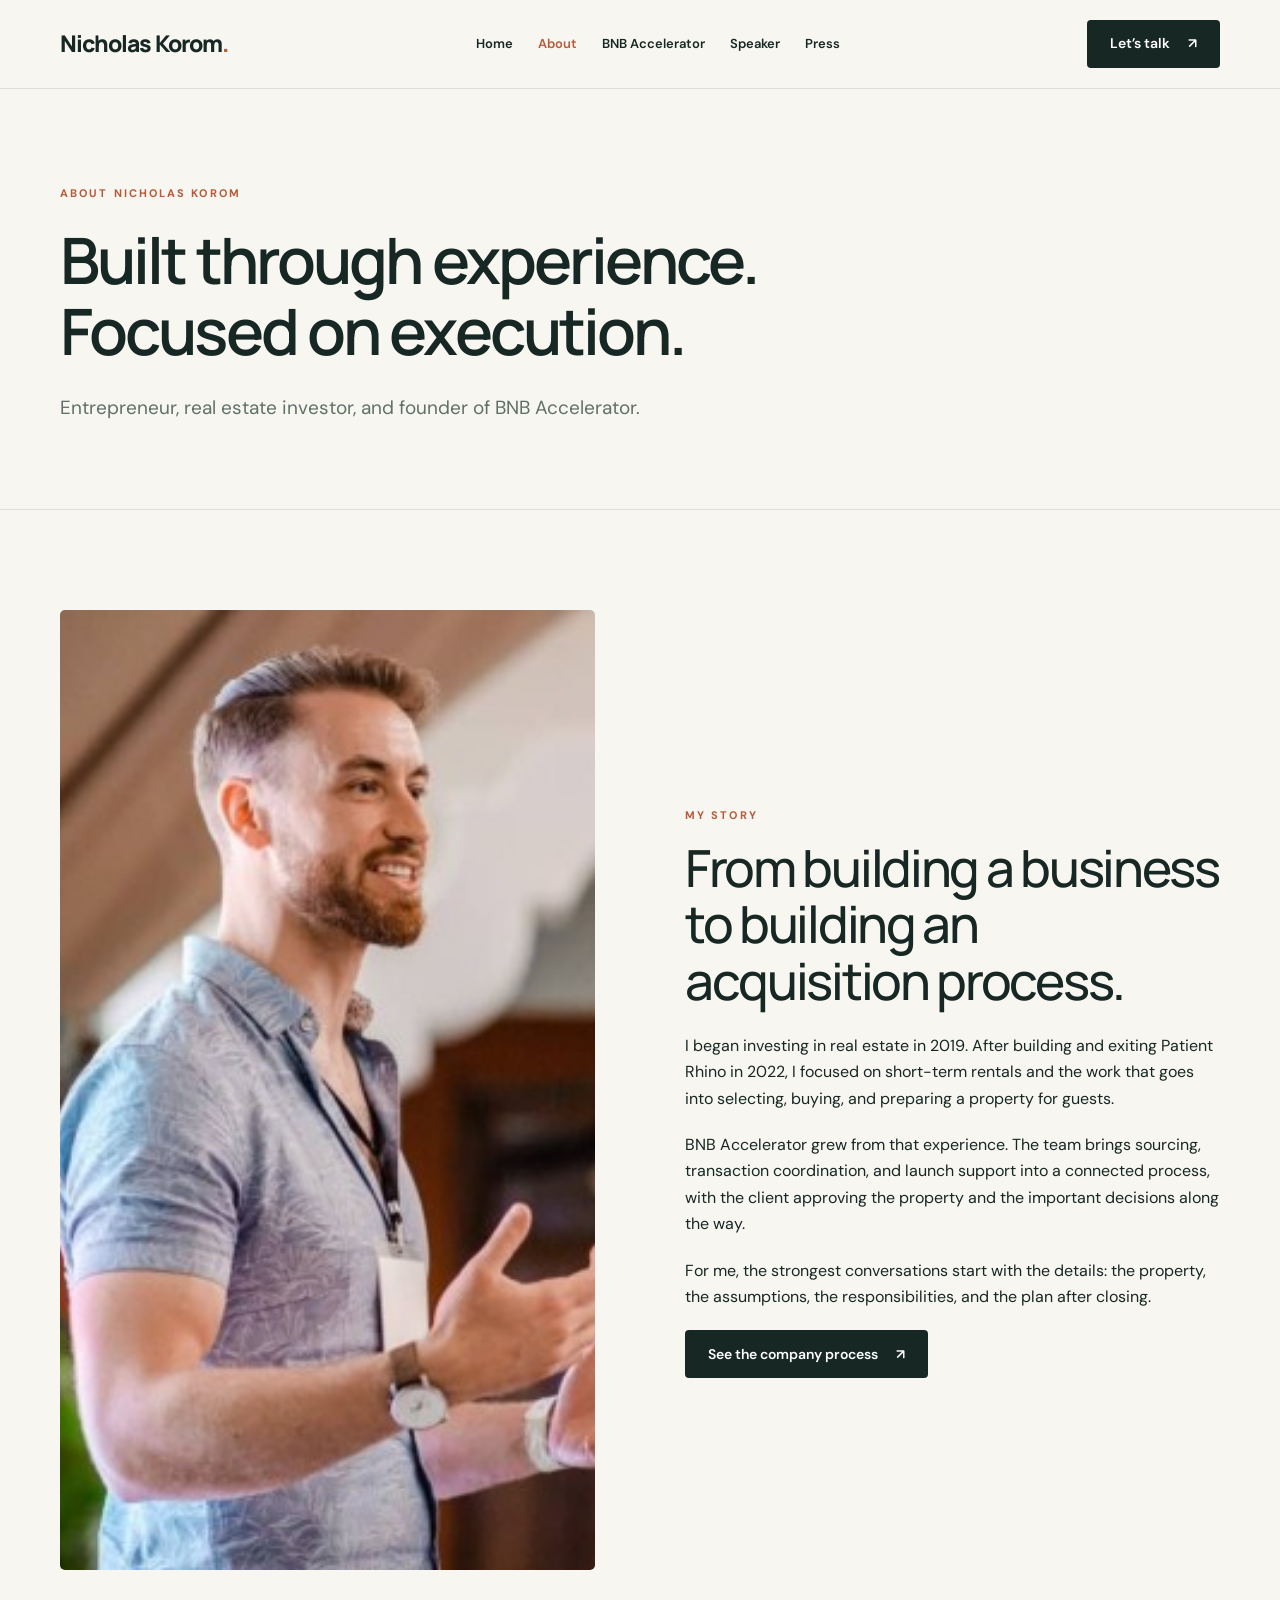
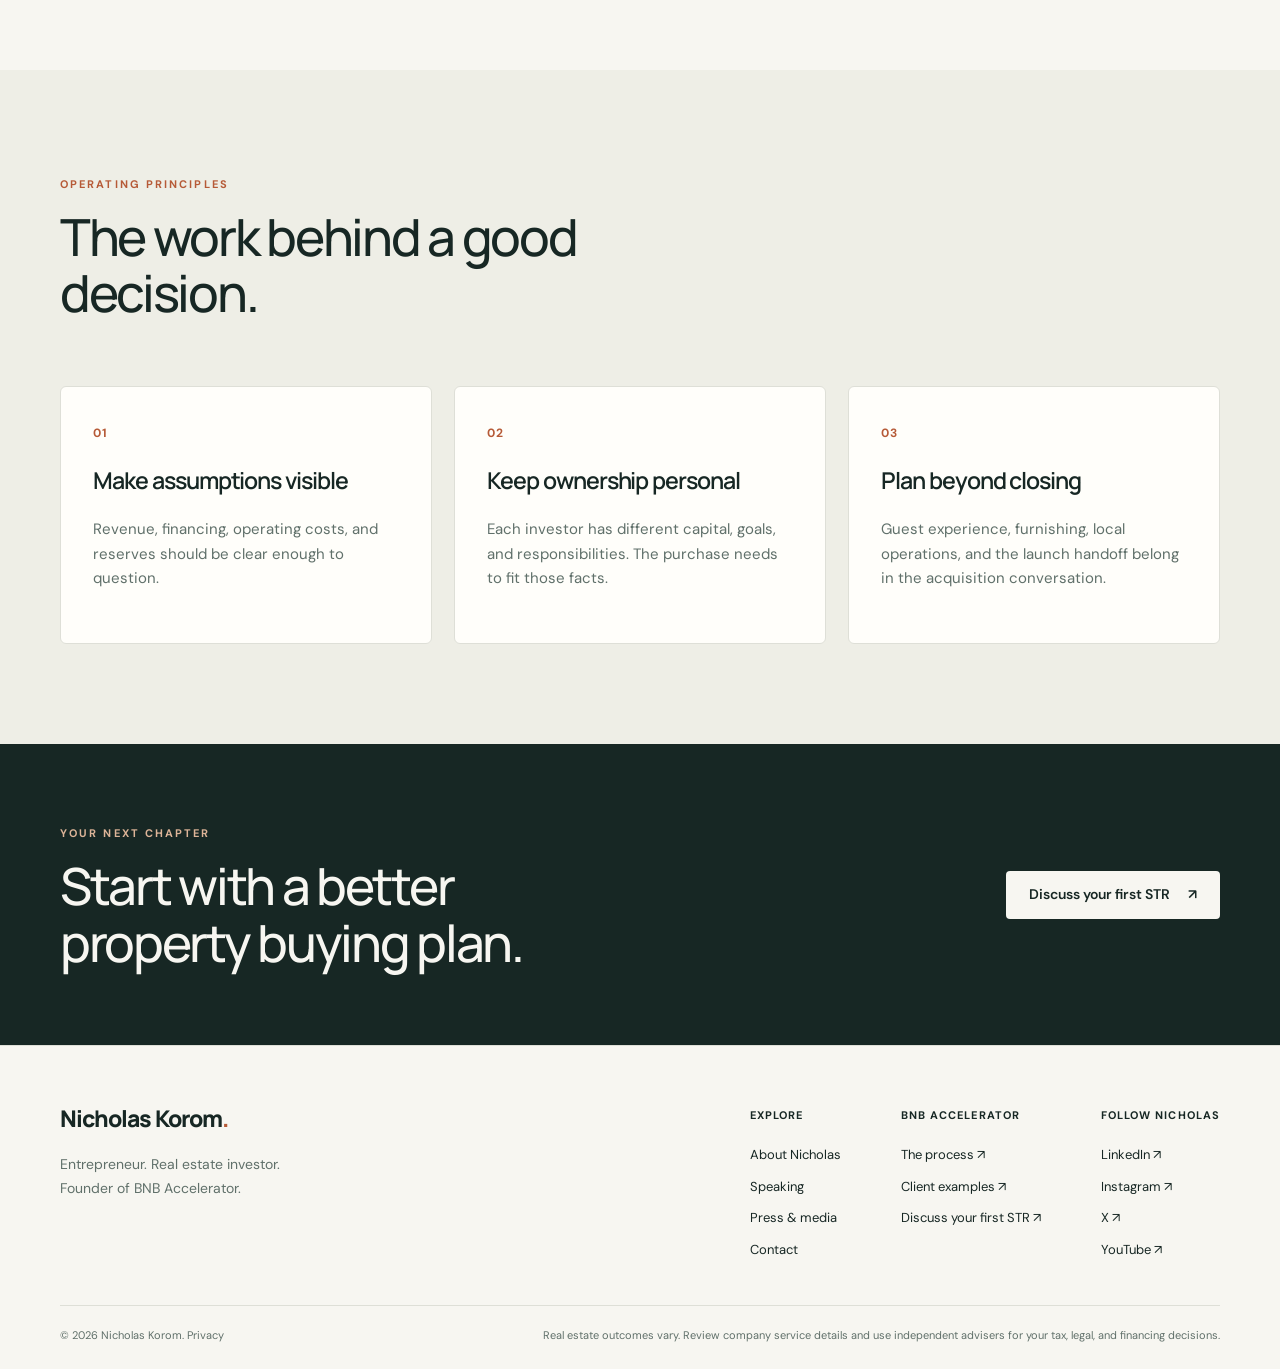
==== commit 82d33165: "Upgrade Nick personal brand site with BNB Accelerator pages and SEO" ====
--- a/about/index.html
+++ b/about/index.html
@@ -1,533 +1 @@
-<!doctype html>
-<html lang="en-US">
-<head>
-	<meta charset="UTF-8">
-	<meta name="viewport" content="width=device-width, initial-scale=1">
-	<link rel="profile" href="https://gmpg.org/xfn/11">
-
-	<meta name='robots' content='index, follow, max-image-preview:large, max-snippet:-1, max-video-preview:-1' />
-
-	<!-- This site is optimized with the Yoast SEO plugin v27.8 - https://yoast.com/product/yoast-seo-wordpress/ -->
-	<title>About - Nick Korom</title>
-	<meta name="description" content="Serial Entrepreneur, Real‑Estate Investor &amp; Cao of My Bnb Accelerator, Specializing in Cash‑Flowing Airbnb Short‑Term Rentals &amp; Tax..." />
-	<link rel="canonical" href="/about/" />
-	<meta property="og:locale" content="en_US" />
-	<meta property="og:type" content="article" />
-	<meta property="og:title" content="About - Nick Korom" />
-	<meta property="og:description" content="Serial Entrepreneur, Real‑Estate Investor &amp; Cao of My Bnb Accelerator, Specializing in Cash‑Flowing Airbnb Short‑Term Rentals &amp; Tax..." />
-	<meta property="og:url" content="https://www.nickkorom.com/about/" />
-	<meta property="og:site_name" content="Nick Korom" />
-	<meta property="article:modified_time" content="2025-11-13T14:55:53+00:00" />
-	<meta property="og:image" content="/wp-content/uploads/2025/11/nick-korom-header.jpg" />
-	<meta property="og:image:width" content="1920" />
-	<meta property="og:image:height" content="1080" />
-	<meta property="og:image:type" content="image/jpeg" />
-	<meta name="twitter:card" content="summary_large_image" />
-	<meta name="twitter:label1" content="Est. reading time" />
-	<meta name="twitter:data1" content="2 minutes" />
-	<script type="application/ld+json" class="yoast-schema-graph">{"@context":"https:\/\/schema.org","@graph":[{"@type":["WebPage","AboutPage"],"@id":"https:\/\/www.nickkorom.com\/about\/","url":"https:\/\/www.nickkorom.com\/about\/","name":"About - Nick Korom","isPartOf":{"@id":"https:\/\/www.nickkorom.com\/#website"},"primaryImageOfPage":{"@id":"https:\/\/www.nickkorom.com\/about\/#primaryimage"},"image":{"@id":"https:\/\/www.nickkorom.com\/about\/#primaryimage"},"thumbnailUrl":"https:\/\/www.nickkorom.com\/wp-content\/uploads\/2025\/11\/nick-korom-header.jpg","datePublished":"2025-11-11T20:04:20+00:00","dateModified":"2025-11-13T14:55:53+00:00","description":"Serial Entrepreneur, Real‑Estate Investor & Cao of My Bnb Accelerator, Specializing in Cash‑Flowing Airbnb Short‑Term Rentals & Tax...","breadcrumb":{"@id":"https:\/\/www.nickkorom.com\/about\/#breadcrumb"},"inLanguage":"en-US","potentialAction":[{"@type":"ReadAction","target":["https:\/\/www.nickkorom.com\/about\/"]}]},{"@type":"ImageObject","inLanguage":"en-US","@id":"https:\/\/www.nickkorom.com\/about\/#primaryimage","url":"https:\/\/www.nickkorom.com\/wp-content\/uploads\/2025\/11\/nick-korom-header.jpg","contentUrl":"https:\/\/www.nickkorom.com\/wp-content\/uploads\/2025\/11\/nick-korom-header.jpg","width":1920,"height":1080,"caption":"Nicholas Korom"},{"@type":"BreadcrumbList","@id":"https:\/\/www.nickkorom.com\/about\/#breadcrumb","itemListElement":[{"@type":"ListItem","position":1,"name":"Home","item":"https:\/\/www.nickkorom.com\/"},{"@type":"ListItem","position":2,"name":"About"}]},{"@type":"WebSite","@id":"https:\/\/www.nickkorom.com\/#website","url":"https:\/\/www.nickkorom.com\/","name":"Nick Korom","description":"","potentialAction":[{"@type":"SearchAction","target":{"@type":"EntryPoint","urlTemplate":"https:\/\/www.nickkorom.com\/?s={search_term_string}"},"query-input":{"@type":"PropertyValueSpecification","valueRequired":true,"valueName":"search_term_string"}}],"inLanguage":"en-US"}]}</script>
-	<!-- / Yoast SEO plugin. -->
-
-
-<link rel="alternate" type="application/rss+xml" title="Nick Korom &raquo; Feed" href="https://www.nickkorom.com/feed/" />
-<link rel="alternate" type="application/rss+xml" title="Nick Korom &raquo; Comments Feed" href="https://www.nickkorom.com/comments/feed/" />
-<meta name="google-site-verification" content="Kzo1oqt9mgHztRWxJLepxexTHDUzBpiZ2kHHrjp6fW0" /><link rel="alternate" title="oEmbed (JSON)" type="application/json+oembed" href="https://www.nickkorom.com/wp-json/oembed/1.0/embed?url=https%3A%2F%2Fwww.nickkorom.com%2Fabout%2F" />
-<link rel="alternate" title="oEmbed (XML)" type="text/xml+oembed" href="https://www.nickkorom.com/wp-json/oembed/1.0/embed?url=https%3A%2F%2Fwww.nickkorom.com%2Fabout%2F&#038;format=xml" />
-<style id="wp-img-auto-sizes-contain-inline-css">
-img:is([sizes=auto i],[sizes^="auto," i]){contain-intrinsic-size:3000px 1500px}
-/*# sourceURL=wp-img-auto-sizes-contain-inline-css */
-</style>
-<style id="wp-emoji-styles-inline-css">
-
-	img.wp-smiley, img.emoji {
-		display: inline !important;
-		border: none !important;
-		box-shadow: none !important;
-		height: 1em !important;
-		width: 1em !important;
-		margin: 0 0.07em !important;
-		vertical-align: -0.1em !important;
-		background: none !important;
-		padding: 0 !important;
-	}
-/*# sourceURL=wp-emoji-styles-inline-css */
-</style>
-<style id="classic-theme-styles-inline-css">
-/*! This file is auto-generated */
-.wp-block-button__link{color:#fff;background-color:#32373c;border-radius:9999px;box-shadow:none;text-decoration:none;padding:calc(.667em + 2px) calc(1.333em + 2px);font-size:1.125em}.wp-block-file__button{background:#32373c;color:#fff;text-decoration:none}
-/*# sourceURL=/wp-includes/css/classic-themes.min.css */
-</style>
-<link rel='stylesheet' id='elementor-frontend-css' href='/wp-content/plugins/elementor/assets/css/frontend.min.css?ver=4.1.3' media='all' />
-<link rel='stylesheet' id='elementor-post-89-css' href='/wp-content/uploads/elementor/css/post-89.css?ver=1781268055' media='all' />
-<link rel='stylesheet' id='widget-heading-css' href='/wp-content/plugins/elementor/assets/css/widget-heading.min.css?ver=4.1.3' media='all' />
-<link rel='stylesheet' id='widget-counter-css' href='/wp-content/plugins/elementor/assets/css/widget-counter.min.css?ver=4.1.3' media='all' />
-<link rel='stylesheet' id='elementor-post-19-css' href='/wp-content/uploads/elementor/css/post-19.css?ver=1781285854' media='all' />
-<link rel='stylesheet' id='uicore_global-css' href='/wp-content/uploads/uicore-global.css?ver=6320' media='all' />
-<link rel='stylesheet' id='bdt-uikit-css' href='/wp-content/plugins/bdthemes-element-pack/assets/css/bdt-uikit.css?ver=3.21.7' media='all' />
-<link rel='stylesheet' id='ep-helper-css' href='/wp-content/plugins/bdthemes-element-pack/assets/css/ep-helper.css?ver=7.19.6' media='all' />
-<link rel='stylesheet' id='elementor-gf-dmsans-css' href='https://fonts.googleapis.com/css?family=DM+Sans:100,100italic,200,200italic,300,300italic,400,400italic,500,500italic,600,600italic,700,700italic,800,800italic,900,900italic&#038;display=swap' media='all' />
-<script id="jquery-core-js" src="/wp-includes/js/jquery/jquery.min.js?ver=3.7.1"></script>
-<script id="jquery-migrate-js" src="/wp-includes/js/jquery/jquery-migrate.min.js?ver=3.4.1"></script>
-<link rel="https://api.w.org/" href="https://www.nickkorom.com/wp-json/" /><link rel="alternate" title="JSON" type="application/json" href="https://www.nickkorom.com/wp-json/wp/v2/pages/19" /><link rel="EditURI" type="application/rsd+xml" title="RSD" href="https://www.nickkorom.com/xmlrpc.php?rsd" />
-<meta name="generator" content="WordPress 7.1.2" />
-<link rel='shortlink' href='https://www.nickkorom.com/?p=19' />
-<link rel="icon" type="image/png" href="/wp-content/uploads/fbrfg/favicon-96x96.png" sizes="96x96" />
-<link rel="icon" type="image/svg+xml" href="/wp-content/uploads/fbrfg/favicon.svg" />
-<link rel="shortcut icon" href="/wp-content/uploads/fbrfg/favicon.ico" />
-<link rel="apple-touch-icon" sizes="180x180" href="/wp-content/uploads/fbrfg/apple-touch-icon.png" />
-<meta name="apple-mobile-web-app-title" content="MyWebSite" />
-<link rel="manifest" href="/wp-content/uploads/fbrfg/site.webmanifest" /><meta name="generator" content="Elementor 4.1.3; features: e_font_icon_svg, additional_custom_breakpoints; settings: css_print_method-external, google_font-enabled, font_display-swap">
-<meta name="theme-color" content="#FFFFFF" />
-        <link rel="shortcut icon" href="/wp-content/plugins/uicore-framework/assets/img/favicon.png" >
-		<link rel="icon" href="/wp-content/plugins/uicore-framework/assets/img/favicon.png" >
-		<link rel="apple-touch-icon" sizes="152x152" href="/wp-content/plugins/uicore-framework/assets/img/favicon.png">
-		<link rel="apple-touch-icon" sizes="120x120" href="/wp-content/plugins/uicore-framework/assets/img/favicon.png">
-		<link rel="apple-touch-icon" sizes="76x76" href="/wp-content/plugins/uicore-framework/assets/img/favicon.png">
-        <link rel="apple-touch-icon" href="/wp-content/plugins/uicore-framework/assets/img/favicon.png">
-        			<style>
-				.e-con.e-parent:nth-of-type(n+4):not(.e-lazyloaded):not(.e-no-lazyload),
-				.e-con.e-parent:nth-of-type(n+4):not(.e-lazyloaded):not(.e-no-lazyload) * {
-					background-image: none !important;
-				}
-				@media screen and (max-height: 1024px) {
-					.e-con.e-parent:nth-of-type(n+3):not(.e-lazyloaded):not(.e-no-lazyload),
-					.e-con.e-parent:nth-of-type(n+3):not(.e-lazyloaded):not(.e-no-lazyload) * {
-						background-image: none !important;
-					}
-				}
-				@media screen and (max-height: 640px) {
-					.e-con.e-parent:nth-of-type(n+2):not(.e-lazyloaded):not(.e-no-lazyload),
-					.e-con.e-parent:nth-of-type(n+2):not(.e-lazyloaded):not(.e-no-lazyload) * {
-						background-image: none !important;
-					}
-				}
-			</style>
-			<style id="wp-custom-css">
-.text-align-center {
-	text-align: center;
-}
-</style>
-        <style>
-            .uicore-animate-scroll {
-                animation-fill-mode: both;
-                animation-timing-function: linear;
-                animation-timeline: view(block);
-            }
-
-            .uicore-animate-hide {
-                opacity: 0;
-                visibility: hidden;
-            }
-        </style>
-        <script>
-            document.addEventListener('DOMContentLoaded', function() {
-                const supportsAnimationTimeline = CSS.supports("animation-timeline", "scroll()");
-
-                if (!supportsAnimationTimeline && document.querySelector('.uicore-animate-scroll')) {
-                    const script = document.createElement('script');
-                    script.src = "/wp-content/plugins/uicore-animate/assets/js/scroll-timeline.js";
-                    script.async = true;
-                    document.head.appendChild(script);
-                }
-            });
-        </script>
-
-</head>
-
-<body class="wp-singular page-template-default page page-id-19 wp-embed-responsive wp-theme-uicore-pro ui-a-dsmm-slide  elementor-default elementor-kit-8 elementor-page elementor-page-19">
-		<div class="uicore-animation-bg"></div><!-- Custom HTML - Page Options --><!-- 1.1 uicore_before_body_content -->	<div class="uicore-body-content">
-		<!-- 1.2 uicore_before_page_content -->		<div id="uicore-page">
-		
-        <div data-uils="header" data-uils-title="Header" id="wrapper-navbar" itemscope itemtype="http://schema.org/WebSite" class="uicore uicore-navbar uicore-section uicore-box uicore-h-classic uicore-sticky ui-smart-sticky uicore-transparent "><div class="uicore-header-wrapper">
-            <nav class="uicore uicore-container">
-            		 <div class="uicore-branding " data-uils="header-branding" data-uils-title="Site Logo">
-                
-			<a href="/" rel="home">
-                <img fetchpriority="high" class="uicore uicore-logo uicore-main" src="/wp-content/uploads/2025/11/nickk2.png" alt="Nick Korom" width="1536" height="210"/>
-				<img class="uicore uicore-logo uicore-second" src="/wp-content/uploads/2025/11/nickk1.png" alt="Nick Korom" width="1536" height="210"/>
-				<img class="uicore uicore-logo uicore-mobile-main" src="/wp-content/uploads/2025/11/nickk2.png" alt="Nick Korom" width="1536" height="210"/>
-				<img loading="lazy" class="uicore uicore-logo uicore-mobile-second" src="/wp-content/uploads/2025/11/nickk1.png" alt="Nick Korom" width="1536" height="210"/>
-			</a>
-
-		        </div>
-		        <div class='uicore-nav-menu'>
-            <div class="uicore-menu-container uicore-nav"><ul data-uils="header-menu" data-uils-title="Navigation Menu" class="uicore-menu"><li class="menu-item menu-item-type-post_type menu-item-object-page menu-item-home menu-item-33"><a href="/"><span class="ui-menu-item-wrapper">Home</span></a></li>
-<li class="menu-item menu-item-type-post_type menu-item-object-page page_item page-item-19 current_page_item menu-item-34"><a href="/about/" aria-current="page"><span class="ui-menu-item-wrapper">About</span></a></li>
-<li class="menu-item menu-item-type-post_type menu-item-object-page menu-item-37"><a href="/speaker/"><span class="ui-menu-item-wrapper">Speaker</span></a></li>
-<li class="menu-item menu-item-type-post_type menu-item-object-page menu-item-36"><a href="/press-media/"><span class="ui-menu-item-wrapper">Press &amp; Media</span></a></li>
-<li class="menu-item menu-item-type-post_type menu-item-object-page menu-item-35"><a href="/contact/"><span class="ui-menu-item-wrapper">Contact</span></a></li>
-</ul></div><div class="uicore uicore-extra" data-uils="header_extra" data-uils-title="Header Extras">            <div class="uicore-cta-wrapper">
-				<a href="https://mybnbaccelerator.com/"
-					target="_blank"
-					class="uicore-btn uicore-inverted"
-                    >
-                    <span class="elementor-button-text">
-						My BNB Accelerator                    </span>
-				</a>
-            </div>
-        </div>        </div>
-		<div class="uicore-mobile-head-right">            <button type="button" class="uicore-toggle uicore-ham" aria-label="mobile-menu">
-                <span class="bars">
-                    <span class="bar"></span>
-                    <span class="bar"></span>
-                    <span class="bar"></span>
-                </span>
-            </button>
-        </div>            </nav>
-
-            </div>
-                    </div><!-- #wrapper-navbar end -->
-        <!-- 1.3 uicore_page -->			<div id="content" class="uicore-content">
-
-			<!-- 1.4 uicore_before_content --><div id="primary" class="content-area">
-
-	        <article id="post-19" class="post-19 page type-page status-publish has-post-thumbnail hentry">
-            <main class="entry-content">
-                		<div data-elementor-type="wp-page" data-elementor-id="19" class="elementor elementor-19" data-elementor-settings="{&quot;element_pack_global_tooltip_width&quot;:{&quot;unit&quot;:&quot;px&quot;,&quot;size&quot;:&quot;&quot;,&quot;sizes&quot;:[]},&quot;element_pack_global_tooltip_width_tablet&quot;:{&quot;unit&quot;:&quot;px&quot;,&quot;size&quot;:&quot;&quot;,&quot;sizes&quot;:[]},&quot;element_pack_global_tooltip_width_mobile&quot;:{&quot;unit&quot;:&quot;px&quot;,&quot;size&quot;:&quot;&quot;,&quot;sizes&quot;:[]},&quot;element_pack_global_tooltip_padding&quot;:{&quot;unit&quot;:&quot;px&quot;,&quot;top&quot;:&quot;&quot;,&quot;right&quot;:&quot;&quot;,&quot;bottom&quot;:&quot;&quot;,&quot;left&quot;:&quot;&quot;,&quot;isLinked&quot;:true},&quot;element_pack_global_tooltip_padding_tablet&quot;:{&quot;unit&quot;:&quot;px&quot;,&quot;top&quot;:&quot;&quot;,&quot;right&quot;:&quot;&quot;,&quot;bottom&quot;:&quot;&quot;,&quot;left&quot;:&quot;&quot;,&quot;isLinked&quot;:true},&quot;element_pack_global_tooltip_padding_mobile&quot;:{&quot;unit&quot;:&quot;px&quot;,&quot;top&quot;:&quot;&quot;,&quot;right&quot;:&quot;&quot;,&quot;bottom&quot;:&quot;&quot;,&quot;left&quot;:&quot;&quot;,&quot;isLinked&quot;:true},&quot;element_pack_global_tooltip_border_radius&quot;:{&quot;unit&quot;:&quot;px&quot;,&quot;top&quot;:&quot;&quot;,&quot;right&quot;:&quot;&quot;,&quot;bottom&quot;:&quot;&quot;,&quot;left&quot;:&quot;&quot;,&quot;isLinked&quot;:true},&quot;element_pack_global_tooltip_border_radius_tablet&quot;:{&quot;unit&quot;:&quot;px&quot;,&quot;top&quot;:&quot;&quot;,&quot;right&quot;:&quot;&quot;,&quot;bottom&quot;:&quot;&quot;,&quot;left&quot;:&quot;&quot;,&quot;isLinked&quot;:true},&quot;element_pack_global_tooltip_border_radius_mobile&quot;:{&quot;unit&quot;:&quot;px&quot;,&quot;top&quot;:&quot;&quot;,&quot;right&quot;:&quot;&quot;,&quot;bottom&quot;:&quot;&quot;,&quot;left&quot;:&quot;&quot;,&quot;isLinked&quot;:true}}">
-						<div class="elementor-section elementor-top-section elementor-element elementor-element-60e1d821 elementor-section-boxed elementor-section-height-default elementor-section-height-default" data-id="60e1d821" data-element_type="section" data-e-type="section" data-settings="{&quot;background_background&quot;:&quot;classic&quot;}">
-							<div class="elementor-background-overlay"></div>
-							<div class="elementor-container elementor-column-gap-default">
-					<div class="elementor-column elementor-col-100 elementor-top-column elementor-element elementor-element-48629d09" data-id="48629d09" data-element_type="column" data-e-type="column">
-			<div class="elementor-widget-wrap elementor-element-populated">
-						<div class="elementor-element elementor-element-6792f538 elementor-widget__width-initial elementor-widget-mobile__width-inherit elementor-widget elementor-widget-heading" data-id="6792f538" data-element_type="widget" data-e-type="widget" data-widget_type="heading.default">
-					<h1 class="elementor-heading-title elementor-size-default">About Nicholas Korom</h1>				</div>
-					</div>
-		</div>
-					</div>
-		</div>
-		<div class="elementor-element elementor-element-3b3e6bbb e-flex e-con-boxed e-con e-parent" data-id="3b3e6bbb" data-element_type="container" data-e-type="container" data-settings="{&quot;background_background&quot;:&quot;classic&quot;}">
-					<div class="e-con-inner">
-		<div class="elementor-element elementor-element-5edcb3b8 e-con-full e-flex e-con e-child" data-id="5edcb3b8" data-element_type="container" data-e-type="container">
-		<div class="elementor-element elementor-element-1fff7fe8 e-con-full e-flex e-con e-child" data-id="1fff7fe8" data-element_type="container" data-e-type="container">
-		<div class="elementor-element elementor-element-67671a83 e-con-full e-flex e-con e-child" data-id="67671a83" data-element_type="container" data-e-type="container">
-				<div class="elementor-element elementor-element-110eef0d elementor-widget elementor-widget-heading" data-id="110eef0d" data-element_type="widget" data-e-type="widget" data-widget_type="heading.default">
-					<h2 class="elementor-heading-title elementor-size-default">Serial Entrepreneur, Real‑Estate Investor &amp; Cao of My Bnb Accelerator, Specializing in Cash‑Flowing Airbnb Short‑Term Rentals &amp; Tax‑Efficient Real‑Estate Investing.</h2>				</div>
-				</div>
-		<div class="elementor-element elementor-element-4d409f7a e-con-full e-flex e-con e-child" data-id="4d409f7a" data-element_type="container" data-e-type="container">
-				<div class="elementor-element elementor-element-3b2f68f1 elementor-widget elementor-widget-text-editor" data-id="3b2f68f1" data-element_type="widget" data-e-type="widget" data-widget_type="text-editor.default">
-									<div class="flex max-w-full flex-col flex-grow"><div class="min-h-8 text-message flex w-full flex-col items-end gap-2 whitespace-normal break-words text-start [.text-message+&amp;]:mt-5" dir="auto" data-message-author-role="assistant" data-message-id="cb01d43a-fec4-44cd-98a7-ca1c8ac00283" data-message-model-slug="gpt-4o-mini"><div class="flex w-full flex-col gap-1 empty:hidden first:pt-[3px]"><div class="markdown prose w-full break-words dark:prose-invert light"><p data-start="4055" data-end="4372">Nicholas Korom is an entrepreneur at heart. He builds businesses from the ground up and acquires real‑estate portfolios that deliver both cash flow and tax benefits. His mission: serve high‑income earners who want to invest in short‑term rental real estate without doing the heavy lifting themselves.</p></div></div></div></div>								</div>
-				</div>
-				</div>
-				</div>
-					</div>
-				</div>
-		<div class="elementor-element elementor-element-584feb4c e-flex e-con-boxed e-con e-parent" data-id="584feb4c" data-element_type="container" data-e-type="container" data-settings="{&quot;background_background&quot;:&quot;classic&quot;}">
-					<div class="e-con-inner">
-		<div class="elementor-element elementor-element-1c740637 e-con-full e-flex e-con e-child" data-id="1c740637" data-element_type="container" data-e-type="container">
-				<div class="elementor-element elementor-element-4b54b547 text-align-center elementor-widget elementor-widget-counter" data-id="4b54b547" data-element_type="widget" data-e-type="widget" data-widget_type="counter.default">
-							<div class="elementor-counter">
-			<div class="elementor-counter-title">Properties Actively Managed</div>			<div class="elementor-counter-number-wrapper">
-				<span class="elementor-counter-number-prefix"></span>
-				<span class="elementor-counter-number" data-duration="2000" data-to-value="9" data-from-value="0" data-delimiter=",">0</span>
-				<span class="elementor-counter-number-suffix">+</span>
-			</div>
-		</div>
-						</div>
-				</div>
-		<div class="elementor-element elementor-element-7aed419f e-con-full e-flex e-con e-child" data-id="7aed419f" data-element_type="container" data-e-type="container">
-				<div class="elementor-element elementor-element-2e226865 text-align-center elementor-widget elementor-widget-counter" data-id="2e226865" data-element_type="widget" data-e-type="widget" data-widget_type="counter.default">
-							<div class="elementor-counter">
-			<div class="elementor-counter-title">Real‑Estate Portfolio Value</div>			<div class="elementor-counter-number-wrapper">
-				<span class="elementor-counter-number-prefix">$</span>
-				<span class="elementor-counter-number" data-duration="2000" data-to-value="10" data-from-value="0" data-delimiter=",">0</span>
-				<span class="elementor-counter-number-suffix">M+</span>
-			</div>
-		</div>
-						</div>
-				</div>
-		<div class="elementor-element elementor-element-7cc305e5 e-con-full e-flex e-con e-child" data-id="7cc305e5" data-element_type="container" data-e-type="container">
-				<div class="elementor-element elementor-element-606aadf2 text-align-center elementor-widget elementor-widget-counter" data-id="606aadf2" data-element_type="widget" data-e-type="widget" data-widget_type="counter.default">
-							<div class="elementor-counter">
-			<div class="elementor-counter-title">Value of Homes Closed in Last 5 Years</div>			<div class="elementor-counter-number-wrapper">
-				<span class="elementor-counter-number-prefix">$</span>
-				<span class="elementor-counter-number" data-duration="2000" data-to-value="200" data-from-value="" data-delimiter=","></span>
-				<span class="elementor-counter-number-suffix">M+</span>
-			</div>
-		</div>
-						</div>
-				</div>
-					</div>
-				</div>
-		<div class="elementor-element elementor-element-0a14166 e-flex e-con-boxed e-con e-parent" data-id="0a14166" data-element_type="container" data-e-type="container" data-settings="{&quot;background_background&quot;:&quot;classic&quot;}">
-					<div class="e-con-inner">
-				<div class="elementor-element elementor-element-f874e33 elementor-widget elementor-widget-heading" data-id="f874e33" data-element_type="widget" data-e-type="widget" data-widget_type="heading.default">
-					<h3 class="elementor-heading-title elementor-size-default">Building Real‑Estate Portfolios from Acquisition to Exit</h3>				</div>
-				<div class="elementor-element elementor-element-277b403 elementor-widget elementor-widget-text-editor" data-id="277b403" data-element_type="widget" data-e-type="widget" data-widget_type="text-editor.default">
-									<p>Nicholas Korom has mastered the process of identifying short‑term rental properties, structuring low‑money‑down deals, and optimizing them for cash flow and tax savings. After exiting his last business in 2022 for a multi‑7‑figure return, he shifted focus to real‑estate — acquiring his first properties in 2019 and exclusively scaling into Airbnb short‑term rentals from 2021‑2025.</p>								</div>
-				<div class="elementor-element elementor-element-c7a6ed5 elementor-widget elementor-widget-heading" data-id="c7a6ed5" data-element_type="widget" data-e-type="widget" data-widget_type="heading.default">
-					<h3 class="elementor-heading-title elementor-size-default">Advising High‑Income Earners to Invest with Minimum Effort</h3>				</div>
-				<div class="elementor-element elementor-element-57f23f9 elementor-widget elementor-widget-text-editor" data-id="57f23f9" data-element_type="widget" data-e-type="widget" data-widget_type="text-editor.default">
-									<p>Nick leads a team of 15 full‑time and dozens of part‑time team members and contractors at My BnB Accelerator. He has helped hundreds of clients close deals each year, with one out of every two clients referring another within 9 months, and clients typically doing their second deal with him in under 10 months. His process is nearly 95% done‑for‑you and built for those who don’t have the time or niche expertise to execute on their own.</p>								</div>
-				<div class="elementor-element elementor-element-e79a8ee elementor-widget elementor-widget-heading" data-id="e79a8ee" data-element_type="widget" data-e-type="widget" data-widget_type="heading.default">
-					<h3 class="elementor-heading-title elementor-size-default">Nicholas Korom’s Story</h3>				</div>
-				<div class="elementor-element elementor-element-5eafbe4 elementor-widget elementor-widget-text-editor" data-id="5eafbe4" data-element_type="widget" data-e-type="widget" data-widget_type="text-editor.default">
-									<p>Nicholas began his career by building and selling a company (Patient Rhino, LLC) for a multi‑7‑figure exit in 2022. He then pivoted to real‑estate investing, learning early lessons from long‑term rentals before discovering the tax and cash‑flow benefits of short‑term rentals. Today he leads My BnB Accelerator in Denver, Colorado, helping high‑income earners invest in properties they own, manage and profit from — all while reducing their tax burden.</p>								</div>
-					</div>
-				</div>
-				</div>
-		            </main>
-        </article>
-        
-</div><!-- #primary -->
-
-
-	</div><!-- #content -->
-
-	            <footer id="uicore-tb-footer" itemscope="itemscope" itemtype="https://schema.org/WPFooter" >
-			    		<div data-elementor-type="uicore-tb" data-elementor-id="89" class="elementor elementor-89" data-elementor-settings="{&quot;element_pack_global_tooltip_width&quot;:{&quot;unit&quot;:&quot;px&quot;,&quot;size&quot;:&quot;&quot;,&quot;sizes&quot;:[]},&quot;element_pack_global_tooltip_width_tablet&quot;:{&quot;unit&quot;:&quot;px&quot;,&quot;size&quot;:&quot;&quot;,&quot;sizes&quot;:[]},&quot;element_pack_global_tooltip_width_mobile&quot;:{&quot;unit&quot;:&quot;px&quot;,&quot;size&quot;:&quot;&quot;,&quot;sizes&quot;:[]},&quot;element_pack_global_tooltip_padding&quot;:{&quot;unit&quot;:&quot;px&quot;,&quot;top&quot;:&quot;&quot;,&quot;right&quot;:&quot;&quot;,&quot;bottom&quot;:&quot;&quot;,&quot;left&quot;:&quot;&quot;,&quot;isLinked&quot;:true},&quot;element_pack_global_tooltip_padding_tablet&quot;:{&quot;unit&quot;:&quot;px&quot;,&quot;top&quot;:&quot;&quot;,&quot;right&quot;:&quot;&quot;,&quot;bottom&quot;:&quot;&quot;,&quot;left&quot;:&quot;&quot;,&quot;isLinked&quot;:true},&quot;element_pack_global_tooltip_padding_mobile&quot;:{&quot;unit&quot;:&quot;px&quot;,&quot;top&quot;:&quot;&quot;,&quot;right&quot;:&quot;&quot;,&quot;bottom&quot;:&quot;&quot;,&quot;left&quot;:&quot;&quot;,&quot;isLinked&quot;:true},&quot;element_pack_global_tooltip_border_radius&quot;:{&quot;unit&quot;:&quot;px&quot;,&quot;top&quot;:&quot;&quot;,&quot;right&quot;:&quot;&quot;,&quot;bottom&quot;:&quot;&quot;,&quot;left&quot;:&quot;&quot;,&quot;isLinked&quot;:true},&quot;element_pack_global_tooltip_border_radius_tablet&quot;:{&quot;unit&quot;:&quot;px&quot;,&quot;top&quot;:&quot;&quot;,&quot;right&quot;:&quot;&quot;,&quot;bottom&quot;:&quot;&quot;,&quot;left&quot;:&quot;&quot;,&quot;isLinked&quot;:true},&quot;element_pack_global_tooltip_border_radius_mobile&quot;:{&quot;unit&quot;:&quot;px&quot;,&quot;top&quot;:&quot;&quot;,&quot;right&quot;:&quot;&quot;,&quot;bottom&quot;:&quot;&quot;,&quot;left&quot;:&quot;&quot;,&quot;isLinked&quot;:true}}">
-						<div class="elementor-section elementor-top-section elementor-element elementor-element-78a5dd73 elementor-section-boxed elementor-section-height-default elementor-section-height-default" data-id="78a5dd73" data-element_type="section" data-e-type="section" data-settings="{&quot;background_background&quot;:&quot;classic&quot;}">
-						<div class="elementor-container elementor-column-gap-default">
-					<div class="elementor-column elementor-col-100 elementor-top-column elementor-element elementor-element-16e5edbb" data-id="16e5edbb" data-element_type="column" data-e-type="column">
-			<div class="elementor-widget-wrap elementor-element-populated">
-						<div class="elementor-section elementor-inner-section elementor-element elementor-element-4c106748 elementor-section-full_width elementor-section-height-default elementor-section-height-default" data-id="4c106748" data-element_type="section" data-e-type="section">
-						<div class="elementor-container elementor-column-gap-default">
-					<div class="elementor-column elementor-col-100 elementor-inner-column elementor-element elementor-element-487b9f75" data-id="487b9f75" data-element_type="column" data-e-type="column">
-			<div class="elementor-widget-wrap elementor-element-populated">
-						<div class="elementor-element elementor-element-460d35e1 elementor-widget elementor-widget-image" data-id="460d35e1" data-element_type="widget" data-e-type="widget" data-widget_type="image.default">
-															<img width="1000" height="137" src="/wp-content/uploads/2025/11/nickk1-1024x140.png" class="attachment-large size-large wp-image-112" alt="" srcset="/wp-content/uploads/2025/11/nickk1-1024x140.png 1024w, /wp-content/uploads/2025/11/nickk1-300x41.png 300w, /wp-content/uploads/2025/11/nickk1-768x105.png 768w, /wp-content/uploads/2025/11/nickk1-650x89.png 650w, /wp-content/uploads/2025/11/nickk1.png 1536w" sizes="(max-width: 1000px) 100vw, 1000px" />															</div>
-				<div class="elementor-element elementor-element-7a34040c elementor-widget elementor-widget-text-editor" data-id="7a34040c" data-element_type="widget" data-e-type="widget" data-widget_type="text-editor.default">
-									<div class="flex max-w-full flex-col flex-grow"><div class="min-h-8 text-message relative flex w-full flex-col items-end gap-2 whitespace-normal break-words text-start [.text-message+&amp;]:mt-5" dir="auto" data-message-author-role="assistant" data-message-id="3f1ed594-dfb4-4438-8f9f-dc771489c682" data-message-model-slug="gpt-4o"><div class="flex w-full flex-col gap-1 empty:hidden first:pt-[3px]"><div class="markdown prose w-full break-words dark:prose-invert light"><p data-start="0" data-end="34" data-is-last-node="" data-is-only-node=""><strong>Strategic Real Estate Wealth.</strong></p></div></div></div></div>								</div>
-					</div>
-		</div>
-					</div>
-		</div>
-				<section class="elementor-section elementor-inner-section elementor-element elementor-element-20e26531 elementor-section-full_width elementor-section-height-default elementor-section-height-default" data-id="20e26531" data-element_type="section" data-e-type="section">
-						<div class="elementor-container elementor-column-gap-default">
-					<div class="elementor-column elementor-col-25 elementor-inner-column elementor-element elementor-element-69db8893" data-id="69db8893" data-element_type="column" data-e-type="column">
-			<div class="elementor-widget-wrap elementor-element-populated">
-						<div class="elementor-element elementor-element-41f5f8f8 elementor-widget elementor-widget-heading" data-id="41f5f8f8" data-element_type="widget" data-e-type="widget" data-widget_type="heading.default">
-					<h5 class="elementor-heading-title elementor-size-default">Nicholas Korom</h5>				</div>
-				<div class="elementor-element elementor-element-510d4147 elementor-icon-list--layout-traditional elementor-list-item-link-full_width elementor-widget elementor-widget-icon-list" data-id="510d4147" data-element_type="widget" data-e-type="widget" data-widget_type="icon-list.default">
-							<ul class="elementor-icon-list-items">
-							<li class="elementor-icon-list-item">
-											<a href="/">
-
-											<span class="elementor-icon-list-text">Home</span>
-											</a>
-									</li>
-								<li class="elementor-icon-list-item">
-											<a href="/about/">
-
-											<span class="elementor-icon-list-text">About</span>
-											</a>
-									</li>
-								<li class="elementor-icon-list-item">
-											<a href="/speaker/">
-
-											<span class="elementor-icon-list-text">Speaker</span>
-											</a>
-									</li>
-								<li class="elementor-icon-list-item">
-											<a href="/press-media/">
-
-											<span class="elementor-icon-list-text">Press &amp; Media</span>
-											</a>
-									</li>
-								<li class="elementor-icon-list-item">
-											<a href="/contact/">
-
-											<span class="elementor-icon-list-text">Contact</span>
-											</a>
-									</li>
-						</ul>
-						</div>
-					</div>
-		</div>
-				<div class="elementor-column elementor-col-25 elementor-inner-column elementor-element elementor-element-2d0a7b23" data-id="2d0a7b23" data-element_type="column" data-e-type="column">
-			<div class="elementor-widget-wrap elementor-element-populated">
-						<div class="elementor-element elementor-element-3650b0fa elementor-widget elementor-widget-heading" data-id="3650b0fa" data-element_type="widget" data-e-type="widget" data-widget_type="heading.default">
-					<h5 class="elementor-heading-title elementor-size-default">Follow Nicholas</h5>				</div>
-				<div class="elementor-element elementor-element-3a7c8f9a elementor-icon-list--layout-traditional elementor-list-item-link-full_width elementor-widget elementor-widget-icon-list" data-id="3a7c8f9a" data-element_type="widget" data-e-type="widget" data-widget_type="icon-list.default">
-							<ul class="elementor-icon-list-items">
-							<li class="elementor-icon-list-item">
-											<a href="https://www.linkedin.com/in/nickkorom/" target="_blank" rel="nofollow">
-
-											<span class="elementor-icon-list-text">LinkedIn</span>
-											</a>
-									</li>
-								<li class="elementor-icon-list-item">
-											<a href="https://www.instagram.com/nicholaskorom/?hl=en">
-
-											<span class="elementor-icon-list-text">Instagram</span>
-											</a>
-									</li>
-								<li class="elementor-icon-list-item">
-											<a href="https://x.com/NicholasKorom">
-
-											<span class="elementor-icon-list-text">X</span>
-											</a>
-									</li>
-								<li class="elementor-icon-list-item">
-											<a href="https://www.youtube.com/@mybnbaccelerator">
-
-											<span class="elementor-icon-list-text">Youtube</span>
-											</a>
-									</li>
-						</ul>
-						</div>
-					</div>
-		</div>
-				<div class="elementor-column elementor-col-25 elementor-inner-column elementor-element elementor-element-5e79570" data-id="5e79570" data-element_type="column" data-e-type="column">
-			<div class="elementor-widget-wrap elementor-element-populated">
-						<div class="elementor-element elementor-element-a2b7309 elementor-widget elementor-widget-heading" data-id="a2b7309" data-element_type="widget" data-e-type="widget" data-widget_type="heading.default">
-					<h5 class="elementor-heading-title elementor-size-default">Company</h5>				</div>
-				<div class="elementor-element elementor-element-166d85d elementor-icon-list--layout-traditional elementor-list-item-link-full_width elementor-widget elementor-widget-icon-list" data-id="166d85d" data-element_type="widget" data-e-type="widget" data-widget_type="icon-list.default">
-							<ul class="elementor-icon-list-items">
-							<li class="elementor-icon-list-item">
-											<a href="https://mybnbaccelerator.com/" target="_blank" rel="nofollow">
-
-											<span class="elementor-icon-list-text">My BNB Accelerator</span>
-											</a>
-									</li>
-						</ul>
-						</div>
-					</div>
-		</div>
-				<div class="elementor-column elementor-col-25 elementor-inner-column elementor-element elementor-element-59857940" data-id="59857940" data-element_type="column" data-e-type="column">
-			<div class="elementor-widget-wrap elementor-element-populated">
-						<div class="elementor-element elementor-element-63bdcc83 elementor-widget elementor-widget-heading" data-id="63bdcc83" data-element_type="widget" data-e-type="widget" data-widget_type="heading.default">
-					<h5 class="elementor-heading-title elementor-size-default">Legal</h5>				</div>
-				<div class="elementor-element elementor-element-10417c13 elementor-icon-list--layout-traditional elementor-list-item-link-full_width elementor-widget elementor-widget-icon-list" data-id="10417c13" data-element_type="widget" data-e-type="widget" data-widget_type="icon-list.default">
-							<ul class="elementor-icon-list-items">
-							<li class="elementor-icon-list-item">
-											<a href="/privacy-policy/">
-
-											<span class="elementor-icon-list-text">Privacy Policy</span>
-											</a>
-									</li>
-						</ul>
-						</div>
-					</div>
-		</div>
-					</div>
-		</section>
-				<div class="elementor-section elementor-inner-section elementor-element elementor-element-729afb0c elementor-section-full_width elementor-section-height-default elementor-section-height-default" data-id="729afb0c" data-element_type="section" data-e-type="section">
-						<div class="elementor-container elementor-column-gap-default">
-					<div class="elementor-column elementor-col-100 elementor-inner-column elementor-element elementor-element-73794c0b" data-id="73794c0b" data-element_type="column" data-e-type="column">
-			<div class="elementor-widget-wrap elementor-element-populated">
-						<div class="elementor-element elementor-element-55ff71a5 elementor-widget elementor-widget-text-editor" data-id="55ff71a5" data-element_type="widget" data-e-type="widget" data-widget_type="text-editor.default">
-									<p>© 2025 <span data-sheets-root="1">Nicholas Korom</span>. All Rights Reserved.</p>								</div>
-					</div>
-		</div>
-					</div>
-		</div>
-					</div>
-		</div>
-					</div>
-		</div>
-				</div>
-				    </footer>
-            <!-- 1.5 uicore_content_end -->
-</div><!-- #page -->
-
-<div id="uicore-back-to-top" class="uicore-back-to-top uicore-i-arrow uicore_hide_mobile "></div>        <div class="uicore-navigation-wrapper uicore-navbar uicore-section uicore-box uicore-mobile-menu-wrapper
-                ">
-			<nav class="uicore uicore-container">
-				<div class="uicore-branding uicore-mobile">
-                                            <a href="/" rel="home">
-                            <img class="uicore uicore-logo"  src="/wp-content/uploads/2025/11/nickk2.png" alt="Nick Korom"/>
-                        </a>
-                    				</div>
-
-
-                <div class="uicore-branding uicore-desktop">
-                    				</div>
-
-
-
-                <div class="uicore-mobile-head-right">
-                    
-
-                    <button type="button" class="uicore-toggle uicore-ham" aria-label="mobile-menu">
-                        <span class="bars">
-                            <span class="bar"></span>
-                            <span class="bar"></span>
-                            <span class="bar"></span>
-                        </span>
-                    </button>
-                </div>
-			</nav>
-			<div class="uicore-navigation-content">
-                <div class="uicore-menu-container uicore-nav"><ul data-uils="header-menu" data-uils-title="Navigation Menu" class="uicore-menu"><li class="menu-item menu-item-type-post_type menu-item-object-page menu-item-home menu-item-33"><a href="/"><span class="ui-menu-item-wrapper">Home</span></a></li>
-<li class="menu-item menu-item-type-post_type menu-item-object-page page_item page-item-19 current_page_item menu-item-34"><a href="/about/" aria-current="page"><span class="ui-menu-item-wrapper">About</span></a></li>
-<li class="menu-item menu-item-type-post_type menu-item-object-page menu-item-37"><a href="/speaker/"><span class="ui-menu-item-wrapper">Speaker</span></a></li>
-<li class="menu-item menu-item-type-post_type menu-item-object-page menu-item-36"><a href="/press-media/"><span class="ui-menu-item-wrapper">Press &amp; Media</span></a></li>
-<li class="menu-item menu-item-type-post_type menu-item-object-page menu-item-35"><a href="/contact/"><span class="ui-menu-item-wrapper">Contact</span></a></li>
-</ul></div><div class="uicore uicore-extra" data-uils="header_extra" data-uils-title="Header Extras">            <div class="uicore-cta-wrapper">
-				<a href="https://mybnbaccelerator.com/"
-					target="_blank"
-					class="uicore-btn uicore-inverted"
-                    >
-                    <span class="elementor-button-text">
-						My BNB Accelerator                    </span>
-				</a>
-            </div>
-        </div>            </div>
-		</div>
-		<!-- 1.6 uicore_body_end --></div>
-<!-- 1.7 uicore_after_body_content --><script> 
-var uicore_frontend = {'back':'Back', 'rtl' : '','mobile_br' : '1025'};
- console.log( 'Using UiCore Pro v.2.0.5');
- console.log( 'Powered By UiCore Framework v.6.0.5');
- </script> <script type="speculationrules">
-{"prefetch":[{"source":"document","where":{"and":[{"href_matches":"/*"},{"not":{"href_matches":["/wp-*.php","/wp-admin/*","/wp-content/uploads/*","/wp-content/*","/wp-content/plugins/*","/wp-content/themes/uicore-pro/*","/*\\?(.+)"]}},{"not":{"selector_matches":"a[rel~=\"nofollow\"]"}},{"not":{"selector_matches":".no-prefetch, .no-prefetch a"}}]},"eagerness":"conservative"}]}
-</script>
-			<script>
-				const lazyloadRunObserver = () => {
-					const lazyloadBackgrounds = document.querySelectorAll( `.e-con.e-parent:not(.e-lazyloaded)` );
-					const lazyloadBackgroundObserver = new IntersectionObserver( ( entries ) => {
-						entries.forEach( ( entry ) => {
-							if ( entry.isIntersecting ) {
-								let lazyloadBackground = entry.target;
-								if( lazyloadBackground ) {
-									lazyloadBackground.classList.add( 'e-lazyloaded' );
-								}
-								lazyloadBackgroundObserver.unobserve( entry.target );
-							}
-						});
-					}, { rootMargin: '200px 0px 200px 0px' } );
-					lazyloadBackgrounds.forEach( ( lazyloadBackground ) => {
-						lazyloadBackgroundObserver.observe( lazyloadBackground );
-					} );
-				};
-				const events = [
-					'DOMContentLoaded',
-					'elementor/lazyload/observe',
-				];
-				events.forEach( ( event ) => {
-					document.addEventListener( event, lazyloadRunObserver );
-				} );
-			</script>
-			<link rel='stylesheet' id='widget-image-css' href='/wp-content/plugins/elementor/assets/css/widget-image.min.css?ver=4.1.3' media='all' />
-<link rel='stylesheet' id='widget-icon-list-css' href='/wp-content/plugins/elementor/assets/css/widget-icon-list.min.css?ver=4.1.3' media='all' />
-<script id="elementor-webpack-runtime-js" src="/wp-content/plugins/elementor/assets/js/webpack.runtime.min.js?ver=4.1.3"></script>
-<script id="elementor-frontend-modules-js" src="/wp-content/plugins/elementor/assets/js/frontend-modules.min.js?ver=4.1.3"></script>
-<script id="jquery-ui-core-js-before">
-jQuery.uiBackCompat = true;
-//# sourceURL=jquery-ui-core-js-before
-</script>
-<script id="jquery-ui-core-js" src="/wp-includes/js/jquery/ui/core.min.js?ver=1.14.2"></script>
-<script id="elementor-frontend-js-before">
-var elementorFrontendConfig = {"environmentMode":{"edit":false,"wpPreview":false,"isScriptDebug":false},"i18n":{"shareOnFacebook":"Share on Facebook","shareOnTwitter":"Share on Twitter","pinIt":"Pin it","download":"Download","downloadImage":"Download image","fullscreen":"Fullscreen","zoom":"Zoom","share":"Share","playVideo":"Play Video","previous":"Previous","next":"Next","close":"Close","a11yCarouselPrevSlideMessage":"Previous slide","a11yCarouselNextSlideMessage":"Next slide","a11yCarouselFirstSlideMessage":"This is the first slide","a11yCarouselLastSlideMessage":"This is the last slide","a11yCarouselPaginationBulletMessage":"Go to slide"},"is_rtl":false,"breakpoints":{"xs":0,"sm":480,"md":768,"lg":1025,"xl":1440,"xxl":1600},"responsive":{"breakpoints":{"mobile":{"label":"Mobile Portrait","value":767,"default_value":767,"direction":"max","is_enabled":true},"mobile_extra":{"label":"Mobile Landscape","value":880,"default_value":880,"direction":"max","is_enabled":false},"tablet":{"label":"Tablet Portrait","value":1024,"default_value":1024,"direction":"max","is_enabled":true},"tablet_extra":{"label":"Tablet Landscape","value":1200,"default_value":1200,"direction":"max","is_enabled":false},"laptop":{"label":"Laptop","value":1366,"default_value":1366,"direction":"max","is_enabled":false},"widescreen":{"label":"Widescreen","value":2400,"default_value":2400,"direction":"min","is_enabled":false}},"hasCustomBreakpoints":false},"version":"4.1.3","is_static":false,"experimentalFeatures":{"e_font_icon_svg":true,"additional_custom_breakpoints":true,"container":true,"e_optimized_markup":true,"e_pro_free_trial_popup":true,"nested-elements":true,"global_classes_should_enforce_capabilities":true,"e_variables":true,"e_opt_in_v4_page":true,"e_components":true,"e_interactions":true,"e_widget_creation":true,"import-export-customization":true},"urls":{"assets":"https:\/\/www.nickkorom.com\/wp-content\/plugins\/elementor\/assets\/","ajaxurl":"https:\/\/www.nickkorom.com\/wp-admin\/admin-ajax.php","uploadUrl":"https:\/\/www.nickkorom.com\/wp-content\/uploads"},"nonces":{"floatingButtonsClickTracking":"a2cf5e15fe","atomicFormsSendForm":"f29ab2534b"},"swiperClass":"swiper","settings":{"page":{"element_pack_global_tooltip_width":{"unit":"px","size":"","sizes":[]},"element_pack_global_tooltip_width_tablet":{"unit":"px","size":"","sizes":[]},"element_pack_global_tooltip_width_mobile":{"unit":"px","size":"","sizes":[]},"element_pack_global_tooltip_padding":{"unit":"px","top":"","right":"","bottom":"","left":"","isLinked":true},"element_pack_global_tooltip_padding_tablet":{"unit":"px","top":"","right":"","bottom":"","left":"","isLinked":true},"element_pack_global_tooltip_padding_mobile":{"unit":"px","top":"","right":"","bottom":"","left":"","isLinked":true},"element_pack_global_tooltip_border_radius":{"unit":"px","top":"","right":"","bottom":"","left":"","isLinked":true},"element_pack_global_tooltip_border_radius_tablet":{"unit":"px","top":"","right":"","bottom":"","left":"","isLinked":true},"element_pack_global_tooltip_border_radius_mobile":{"unit":"px","top":"","right":"","bottom":"","left":"","isLinked":true}},"editorPreferences":[]},"kit":{"active_breakpoints":["viewport_mobile","viewport_tablet"],"global_image_lightbox":"yes","lightbox_enable_counter":"yes","lightbox_enable_fullscreen":"yes","lightbox_enable_zoom":"yes","lightbox_enable_share":"yes","lightbox_title_src":"title","lightbox_description_src":"description"},"post":{"id":19,"title":"About%20-%20Nick%20Korom","excerpt":"","featuredImage":"https:\/\/www.nickkorom.com\/wp-content\/uploads\/2025\/11\/nick-korom-header-1024x576.jpg"}};
-//# sourceURL=elementor-frontend-js-before
-</script>
-<script id="elementor-frontend-js" src="/wp-content/plugins/elementor/assets/js/frontend.min.js?ver=4.1.3"></script>
-<script id="jquery-numerator-js" src="/wp-content/plugins/elementor/assets/lib/jquery-numerator/jquery-numerator.min.js?ver=0.2.1"></script>
-<script id="uicore_global-js" src="/wp-content/uploads/uicore-global.js?ver=6320"></script>
-<script id="bdt-uikit-js-extra">
-var element_pack_ajax_login_config = {"ajaxurl":"https://www.nickkorom.com/wp-admin/admin-ajax.php","language":"en","loadingmessage":"Sending user info, please wait...","unknownerror":"Unknown error, make sure access is correct!"};
-var ElementPackConfig = {"ajaxurl":"https://www.nickkorom.com/wp-admin/admin-ajax.php","nonce":"0d660e69d7","data_table":{"language":{"sLengthMenu":"Show _MENU_ Entries","sInfo":"Showing _START_ to _END_ of _TOTAL_ entries","sSearch":"Search :","sZeroRecords":"No matching records found","oPaginate":{"sPrevious":"Previous","sNext":"Next"}}},"contact_form":{"sending_msg":"Sending message please wait...","captcha_nd":"Invisible captcha not defined!","captcha_nr":"Could not get invisible captcha response!"},"mailchimp":{"subscribing":"Subscribing you please wait..."},"search":{"more_result":"More Results","search_result":"SEARCH RESULT","not_found":"not found"},"words_limit":{"read_more":"[read more]","read_less":"[read less]"},"elements_data":{"sections":[],"columns":[],"widgets":[]}};
-//# sourceURL=bdt-uikit-js-extra
-</script>
-<script id="bdt-uikit-js" src="/wp-content/plugins/bdthemes-element-pack/assets/js/bdt-uikit.min.js?ver=3.21.7"></script>
-<script id="element-pack-helper-js" src="/wp-content/plugins/bdthemes-element-pack/assets/js/common/helper.min.js?ver=7.19.6"></script>
-<script id="wp-emoji-settings" type="application/json">
-{"baseUrl":"https://s.w.org/images/core/emoji/17.0.2/72x72/","ext":".png","svgUrl":"https://s.w.org/images/core/emoji/17.0.2/svg/","svgExt":".svg","source":{"concatemoji":"/wp-includes/js/wp-emoji-release.min.js?ver=7.1.2"}}
-</script>
-<script type="module">
-/*! This file is auto-generated */
-var e="script#wp-emoji-settings",t=document.querySelector(e);if(!(t instanceof HTMLScriptElement))throw new Error("Element missing: "+e);const r=JSON.parse(t.text),s=(window._wpemojiSettings=r,"wpEmojiSettingsSupports"),o=["flag","emoji"];function i(e){try{var t={supportTests:e,timestamp:(new Date).valueOf()};sessionStorage.setItem(s,JSON.stringify(t))}catch(e){}}function c(e,t,n){e.clearRect(0,0,e.canvas.width,e.canvas.height),e.fillText(t,0,0);t=new Uint32Array(e.getImageData(0,0,e.canvas.width,e.canvas.height).data);e.clearRect(0,0,e.canvas.width,e.canvas.height),e.fillText(n,0,0);const r=new Uint32Array(e.getImageData(0,0,e.canvas.width,e.canvas.height).data);return t.every((e,t)=>e===r[t])}function p(e,t){e.clearRect(0,0,e.canvas.width,e.canvas.height),e.fillText(t,0,0);var n=e.getImageData(16,16,1,1);for(let e=0;e<n.data.length;e++)if(0!==n.data[e])return!1;return!0}function u(e,t,n,r){switch(t){case"flag":return n(e,"\ud83c\udff3\ufe0f\u200d\u26a7\ufe0f","\ud83c\udff3\ufe0f\u200b\u26a7\ufe0f")?!1:!n(e,"\ud83c\udde8\ud83c\uddf6","\ud83c\udde8\u200b\ud83c\uddf6")&&!n(e,"\ud83c\udff4\udb40\udc67\udb40\udc62\udb40\udc65\udb40\udc6e\udb40\udc67\udb40\udc7f","\ud83c\udff4\u200b\udb40\udc67\u200b\udb40\udc62\u200b\udb40\udc65\u200b\udb40\udc6e\u200b\udb40\udc67\u200b\udb40\udc7f");case"emoji":return!r(e,"\ud83e\u1fac8")}return!1}function f(e,t,n,r){let a;const s=(a="undefined"!=typeof WorkerGlobalScope&&self instanceof WorkerGlobalScope?new OffscreenCanvas(300,150):document.createElement("canvas")).getContext("2d",{willReadFrequently:!0}),o=(s.textBaseline="top",s.font="600 32px Arial",{});return e.forEach(e=>{o[e]=t(s,e,n,r)}),o}function a(e){var t=document.createElement("script");t.src=e,t.defer=!0,document.head.appendChild(t)}r.supports={everything:!0,everythingExceptFlag:!0},new Promise(t=>{let n=function(){try{var e=JSON.parse(sessionStorage.getItem(s));if("object"==typeof e&&"number"==typeof e.timestamp&&(new Date).valueOf()<e.timestamp+604800&&"object"==typeof e.supportTests)return e.supportTests}catch(e){}return null}();if(!n){if("undefined"!=typeof Worker&&"undefined"!=typeof OffscreenCanvas&&"undefined"!=typeof URL&&URL.createObjectURL&&"undefined"!=typeof Blob)try{var e="postMessage("+f.toString()+"("+[JSON.stringify(o),u.toString(),c.toString(),p.toString()].join(",")+"));",r=new Blob([e],{type:"text/javascript"});const a=new Worker(URL.createObjectURL(r),{name:"wpTestEmojiSupports"});return void(a.onmessage=e=>{i(n=e.data),a.terminate(),t(n)})}catch(e){}i(n=f(o,u,c,p))}t(n)}).then(e=>{for(const n in e)r.supports[n]=e[n],r.supports.everything=r.supports.everything&&r.supports[n],"flag"!==n&&(r.supports.everythingExceptFlag=r.supports.everythingExceptFlag&&r.supports[n]);var t;r.supports.everythingExceptFlag=r.supports.everythingExceptFlag&&!r.supports.flag,r.supports.everything||((t=r.source||{}).concatemoji?a(t.concatemoji):t.wpemoji&&t.twemoji&&(a(t.twemoji),a(t.wpemoji)))});
-//# sourceURL=/wp-includes/js/wp-emoji-loader.min.js
-</script>
-</body>
-</html>
+<!doctype html><html lang="en"><head><meta charset="utf-8"><meta name="viewport" content="width=device-width,initial-scale=1"><title>About Nicholas Korom | Entrepreneur &amp; BNB Accelerator Founder</title><meta name="description" content="Discover Nicholas Korom’s entrepreneurial background, real estate experience, and operating principles behind BNB Accelerator."><link rel="canonical" href="https://nickkorom.vercel.app/about/"><meta property="og:type" content="website"><meta property="og:title" content="About Nicholas Korom | Entrepreneur &amp; BNB Accelerator Founder"><meta property="og:description" content="Discover Nicholas Korom’s entrepreneurial background, real estate experience, and operating principles behind BNB Accelerator."><meta property="og:url" content="https://nickkorom.vercel.app/about/"><meta property="og:image" content="https://nickkorom.vercel.app/assets/nick-speaking.jpg"><meta name="twitter:card" content="summary_large_image"><meta name="theme-color" content="#172724"><link rel="icon" href="/assets/favicon.svg" type="image/svg+xml"><link rel="preconnect" href="https://fonts.googleapis.com"><link rel="preconnect" href="https://fonts.gstatic.com" crossorigin><link rel="stylesheet" href="/assets/site.css"><script type="application/ld+json">{"@context": "https://schema.org", "@graph": [{"@type": "Person", "@id": "https://nickkorom.vercel.app/#nicholas-korom", "name": "Nicholas Korom", "alternateName": "Nick Korom", "url": "https://nickkorom.vercel.app/", "image": "https://nickkorom.vercel.app/assets/nick-portrait.jpeg", "jobTitle": "Founder", "worksFor": {"@type": "Organization", "name": "BNB Accelerator", "url": "https://www.bnbaccelerator.com"}, "sameAs": ["https://www.linkedin.com/in/nickkorom/", "https://www.instagram.com/nicholaskorom/", "https://x.com/NicholasKorom"]}, {"@type": "WebSite", "@id": "https://nickkorom.vercel.app/#website", "name": "Nicholas Korom", "url": "https://nickkorom.vercel.app/"}, {"@type": "WebPage", "name": "About Nicholas Korom | Entrepreneur & BNB Accelerator Founder", "description": "Discover Nicholas Korom\u2019s entrepreneurial background, real estate experience, and operating principles behind BNB Accelerator.", "url": "https://nickkorom.vercel.app/about/", "isPartOf": {"@id": "https://nickkorom.vercel.app/#website"}, "about": {"@id": "https://nickkorom.vercel.app/#nicholas-korom"}}]}</script></head><body><a class="skip" href="#main">Skip to content</a><header><div class="wrap"><a class="brand" href="/">Nicholas Korom<span>.</span></a><nav aria-label="Main navigation"><a href="/" >Home</a><a href="/about/" aria-current="page">About</a><a href="/bnb-accelerator/" >BNB Accelerator</a><a href="/speaker/" >Speaker</a><a href="/press-media/" >Press</a></nav><a class="btn " href="/contact/">Let’s talk <span aria-hidden="true">↗</span></a><details class="mobile-menu"><summary>Menu ☰</summary><nav aria-label="Mobile navigation"><a href="/" >Home</a><a href="/about/" aria-current="page">About</a><a href="/bnb-accelerator/" >BNB Accelerator</a><a href="/speaker/" >Speaker</a><a href="/press-media/" >Press</a><a href="/contact/">Contact</a></nav></details></div></header><main id="main"><section class="page-hero"><div class="wrap"><span class="eyebrow">About Nicholas Korom</span><h1>Built through experience.<br>Focused on execution.</h1><p>Entrepreneur, real estate investor, and founder of BNB Accelerator.</p></div></section><section class="section "><div class="wrap"><div class="split"><img class="portrait" src="/assets/nick-portrait.jpeg" width="768" height="960" alt="Nicholas Korom" fetchpriority="high"><div><span class="eyebrow">My story</span><h2>From building a business to building an acquisition process.</h2><p>I began investing in real estate in 2019. After building and exiting Patient Rhino in 2022, I focused on short-term rentals and the work that goes into selecting, buying, and preparing a property for guests.</p><p>BNB Accelerator grew from that experience. The team brings sourcing, transaction coordination, and launch support into a connected process, with the client approving the property and the important decisions along the way.</p><p>For me, the strongest conversations start with the details: the property, the assumptions, the responsibilities, and the plan after closing.</p><a class="btn " href="https://www.bnbaccelerator.com/how-it-works/">See the company process <span aria-hidden="true">↗</span></a></div></div></div></section><section class="section alt"><div class="wrap"><div class="section-title"><div><span class="eyebrow">Operating principles</span><h2>The work behind a good decision.</h2></div><p></p></div><div class="grid"><article class="card"><span class="num">01</span><h3>Make assumptions visible</h3><p>Revenue, financing, operating costs, and reserves should be clear enough to question.</p></article><article class="card"><span class="num">02</span><h3>Keep ownership personal</h3><p>Each investor has different capital, goals, and responsibilities. The purchase needs to fit those facts.</p></article><article class="card"><span class="num">03</span><h3>Plan beyond closing</h3><p>Guest experience, furnishing, local operations, and the launch handoff belong in the acquisition conversation.</p></article></div></div></section><section class="cta dark"><div class="wrap"><div><span class="eyebrow">Your next chapter</span><h2>Start with a better<br>property buying plan.</h2></div><a class="btn light" href="https://www.bnbaccelerator.com/apply/">Discuss your first STR <span aria-hidden="true">↗</span></a></div></section></main><footer><div class="wrap"><div class="footer-top"><div><a class="brand" href="/">Nicholas Korom<span>.</span></a><p>Entrepreneur. Real estate investor.<br>Founder of BNB Accelerator.</p></div><div class="footer-links"><div><strong>Explore</strong><a href="/about/">About Nicholas</a><a href="/speaker/">Speaking</a><a href="/press-media/">Press & media</a><a href="/contact/">Contact</a></div><div><strong>BNB Accelerator</strong><a href="https://www.bnbaccelerator.com/how-it-works/">The process ↗</a><a href="https://www.bnbaccelerator.com/case-studies/">Client examples ↗</a><a href="https://www.bnbaccelerator.com/apply/">Discuss your first STR ↗</a></div><div><strong>Follow Nicholas</strong><a href="https://www.linkedin.com/in/nickkorom/">LinkedIn ↗</a><a href="https://www.instagram.com/nicholaskorom/">Instagram ↗</a><a href="https://x.com/NicholasKorom">X ↗</a><a href="https://www.youtube.com/@mybnbaccelerator">YouTube ↗</a></div></div></div><div class="footer-bottom"><span>© 2026 Nicholas Korom. <a href="/privacy-policy/">Privacy</a></span><span>Real estate outcomes vary. Review company service details and use independent advisers for your tax, legal, and financing decisions.</span></div></div></footer></body></html>
--- a/assets/site.css
+++ b/assets/site.css
@@ -0,0 +1,5 @@
+@import url('https://fonts.googleapis.com/css2?family=DM+Sans:wght@400;500;600;700&family=Manrope:wght@400;500;600;700;800&display=swap');
+:root{--ink:#172724;--paper:#f7f6f1;--muted:#60706a;--accent:#b65a37;--line:#dedfd7}*{box-sizing:border-box}html{scroll-behavior:smooth;scroll-padding-top:90px}body{margin:0;background:var(--paper);color:var(--ink);font-family:'DM Sans',sans-serif;line-height:1.65}h1,h2,h3,.brand{font-family:Manrope,sans-serif;line-height:1.1;letter-spacing:-.045em}h1{font-size:clamp(3rem,6vw,5.7rem);font-weight:600;margin:20px 0 26px}h2{font-size:clamp(2rem,4vw,3.5rem);font-weight:500;margin:12px 0 25px}h3{font-size:1.45rem;font-weight:600}p{margin:0 0 20px}a{color:inherit;text-decoration:none}a:hover{text-decoration:underline;text-underline-offset:5px}img{display:block;max-width:100%}.wrap{max-width:1240px;margin:auto;padding:0 40px}.skip{position:absolute;top:-70px;left:20px;background:white;padding:10px;z-index:9}.skip:focus{top:10px}:focus-visible{outline:3px solid var(--accent);outline-offset:5px}header{background:var(--paper);border-bottom:1px solid var(--line);position:sticky;top:0;z-index:5}header .wrap{height:88px;display:flex;align-items:center;justify-content:space-between;gap:24px}.brand{font-size:23px;font-weight:800;letter-spacing:-1px}.brand span{color:var(--accent)}nav{display:flex;gap:25px;font-size:13px;font-weight:600}nav a[aria-current]{color:var(--accent)}.btn{display:inline-flex;align-items:center;justify-content:center;gap:18px;padding:14px 23px;border-radius:4px;background:var(--ink);color:white;font-weight:600;font-size:14px;line-height:1.4;min-height:48px}.btn:hover{background:#31473f;text-decoration:none}.btn.light{background:var(--paper);color:var(--ink)}.btn.outline{background:transparent;border:1px solid var(--line);color:var(--ink)}.eyebrow{font-size:11px;font-weight:700;text-transform:uppercase;letter-spacing:.19em;color:var(--accent)}.hero{position:relative;background:var(--ink);color:white;min-height:690px;display:flex;align-items:center;overflow:hidden}.hero>img{position:absolute;width:100%;height:100%;object-fit:cover;object-position:center 28%}.hero:after{content:'';position:absolute;inset:0;background:linear-gradient(90deg,rgba(13,29,24,.93),rgba(13,29,24,.68) 45%,rgba(13,29,24,.05) 85%)}.hero .wrap{position:relative;z-index:1;width:100%;padding-top:80px;padding-bottom:85px}.hero-copy{max-width:680px}.hero h1{font-size:clamp(3rem,5.1vw,4.6rem)}.hero .eyebrow{color:#e1b094}.hero p{max-width:465px;color:#d4dcd6;font-size:17px}.hero .name{font-size:13px;letter-spacing:.04em;color:white;border-left:2px solid #cf875f;padding-left:12px;margin-top:28px}.actions{display:flex;gap:12px;flex-wrap:wrap;margin-top:30px}.text-link{font-weight:600;font-size:14px;display:inline-block;margin-top:14px}.hero .text-link{color:white;padding:14px}.proof-bar{border-bottom:1px solid var(--line)}.proof-bar .wrap{display:flex;align-items:center;justify-content:space-between;gap:30px;padding-top:25px;padding-bottom:25px}.proof-bar small{color:var(--muted)}.proof-bar strong{font-family:Manrope;font-size:22px}.section{padding:100px 0}.section.alt{background:#eeeee6}.section-title{display:flex;justify-content:space-between;gap:60px;align-items:flex-end;margin-bottom:40px}.section-title h2{max-width:680px}.section-title p{max-width:350px;color:var(--muted)}.grid{display:grid;grid-template-columns:repeat(3,1fr);gap:22px}.card{padding:32px;border:1px solid var(--line);border-radius:6px;background:#fffefa}.card .num{font-size:12px;color:var(--accent);font-weight:700;letter-spacing:.12em}.card p{color:var(--muted);font-size:15px}.split{display:grid;grid-template-columns:1fr 1fr;gap:90px;align-items:center}.portrait{width:100%;aspect-ratio:4/5;object-fit:cover;border-radius:5px}.small-note{font-size:12px;color:var(--muted);max-width:650px}.dark{background:var(--ink);color:var(--paper)}.dark p{color:#bdc9c2}.dark .eyebrow{color:#ddb498}.dark .card{background:#213630;border-color:#486057}.dark .card p{color:#bdc9c2}.faq{max-width:850px;margin-top:30px}details{padding:23px 0;border-top:1px solid var(--line)}summary{cursor:pointer;font-weight:600;font-size:18px}details p{margin-top:16px;color:var(--muted);max-width:740px}.page-hero{padding:90px 0 65px;border-bottom:1px solid var(--line)}.page-hero h1{max-width:900px;font-size:clamp(3rem,5vw,4.7rem)}.page-hero p{font-size:19px;max-width:730px;color:var(--muted)}.cta{padding:75px 0}.cta .wrap{display:flex;align-items:center;justify-content:space-between;gap:40px}.cta h2{max-width:650px;margin-bottom:0}footer{padding:60px 0 25px;border-top:1px solid var(--line)}.footer-top{display:flex;justify-content:space-between;gap:40px}.footer-top p{color:var(--muted);font-size:14px;max-width:310px;margin-top:18px}.footer-links{display:flex;gap:60px}.footer-links div{display:flex;flex-direction:column;gap:10px;font-size:13px}.footer-links strong{font-size:11px;text-transform:uppercase;letter-spacing:.1em;margin-bottom:10px}.footer-bottom{margin-top:45px;padding-top:20px;border-top:1px solid var(--line);font-size:11px;color:var(--muted);display:flex;justify-content:space-between;gap:30px}.mobile-menu{display:none}.tag{font-size:12px;color:var(--accent)}.resource{border-top:1px solid var(--line);padding:24px 0;display:block}.resource h3{margin:8px 0 12px}.resource p{color:var(--muted)}.legal{max-width:800px}.legal h2{font-size:25px;margin-top:40px}
+@media(max-width:900px){.wrap{padding:0 24px}header nav{gap:13px}header .btn{display:none}.split{gap:40px}.section{padding:70px 0}.grid{gap:12px}.card{padding:24px}.hero{min-height:650px}.hero-copy{max-width:520px}.section-title{gap:30px}.footer-links{gap:30px}}
+@media(max-width:650px){header .wrap{height:74px}header nav{display:none}.mobile-menu{display:block}.mobile-menu summary{font-size:13px;list-style:none}.mobile-menu{padding:0;border:0}.mobile-menu nav{position:absolute;left:0;right:0;top:74px;background:var(--paper);padding:25px;flex-direction:column;border-bottom:1px solid var(--line)}.mobile-menu[open] nav{display:flex}.brand{font-size:21px}.hero{min-height:660px}.hero>img{object-position:60% center}.hero:after{background:linear-gradient(90deg,rgba(13,29,24,.88),rgba(13,29,24,.5))}.hero .wrap{padding-top:65px;padding-bottom:65px}.hero h1{font-size:46px}.hero p{font-size:16px}.proof-bar .wrap{display:grid;grid-template-columns:1fr 1fr;gap:20px}.proof-bar .label{grid-column:1/-1}.proof-bar strong{font-size:20px}.section-title,.cta .wrap,.footer-top{display:block}.grid,.split{grid-template-columns:1fr}.split{gap:35px}.portrait{max-height:520px}.section{padding:58px 0}.section-title{margin-bottom:25px}.section-title p{max-width:none}.footer-links{margin-top:30px;flex-wrap:wrap}.footer-bottom{display:block}.cta .btn{margin-top:25px}.page-hero{padding:60px 0 40px}.page-hero h1{font-size:42px}.actions .btn{padding:14px 18px}.card{padding:27px}}
+@media(prefers-reduced-motion:reduce){html{scroll-behavior:auto}}
